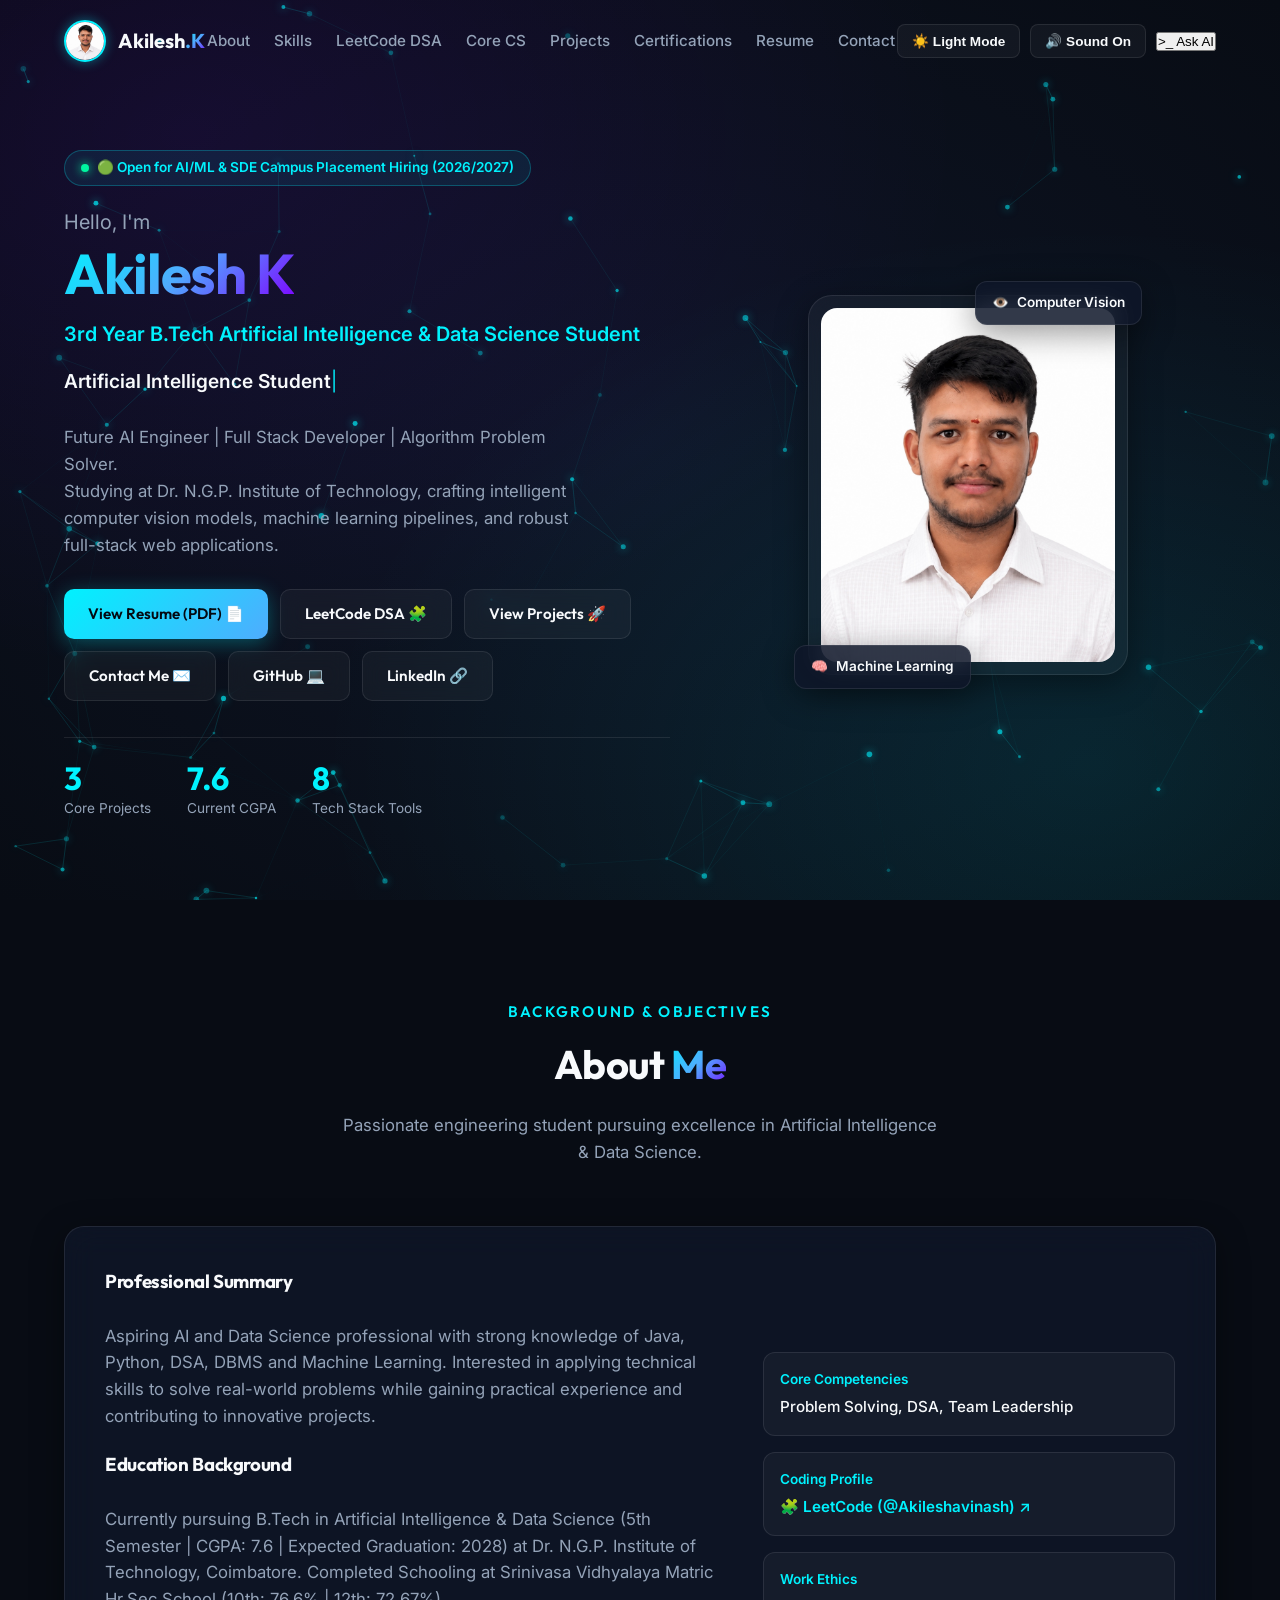
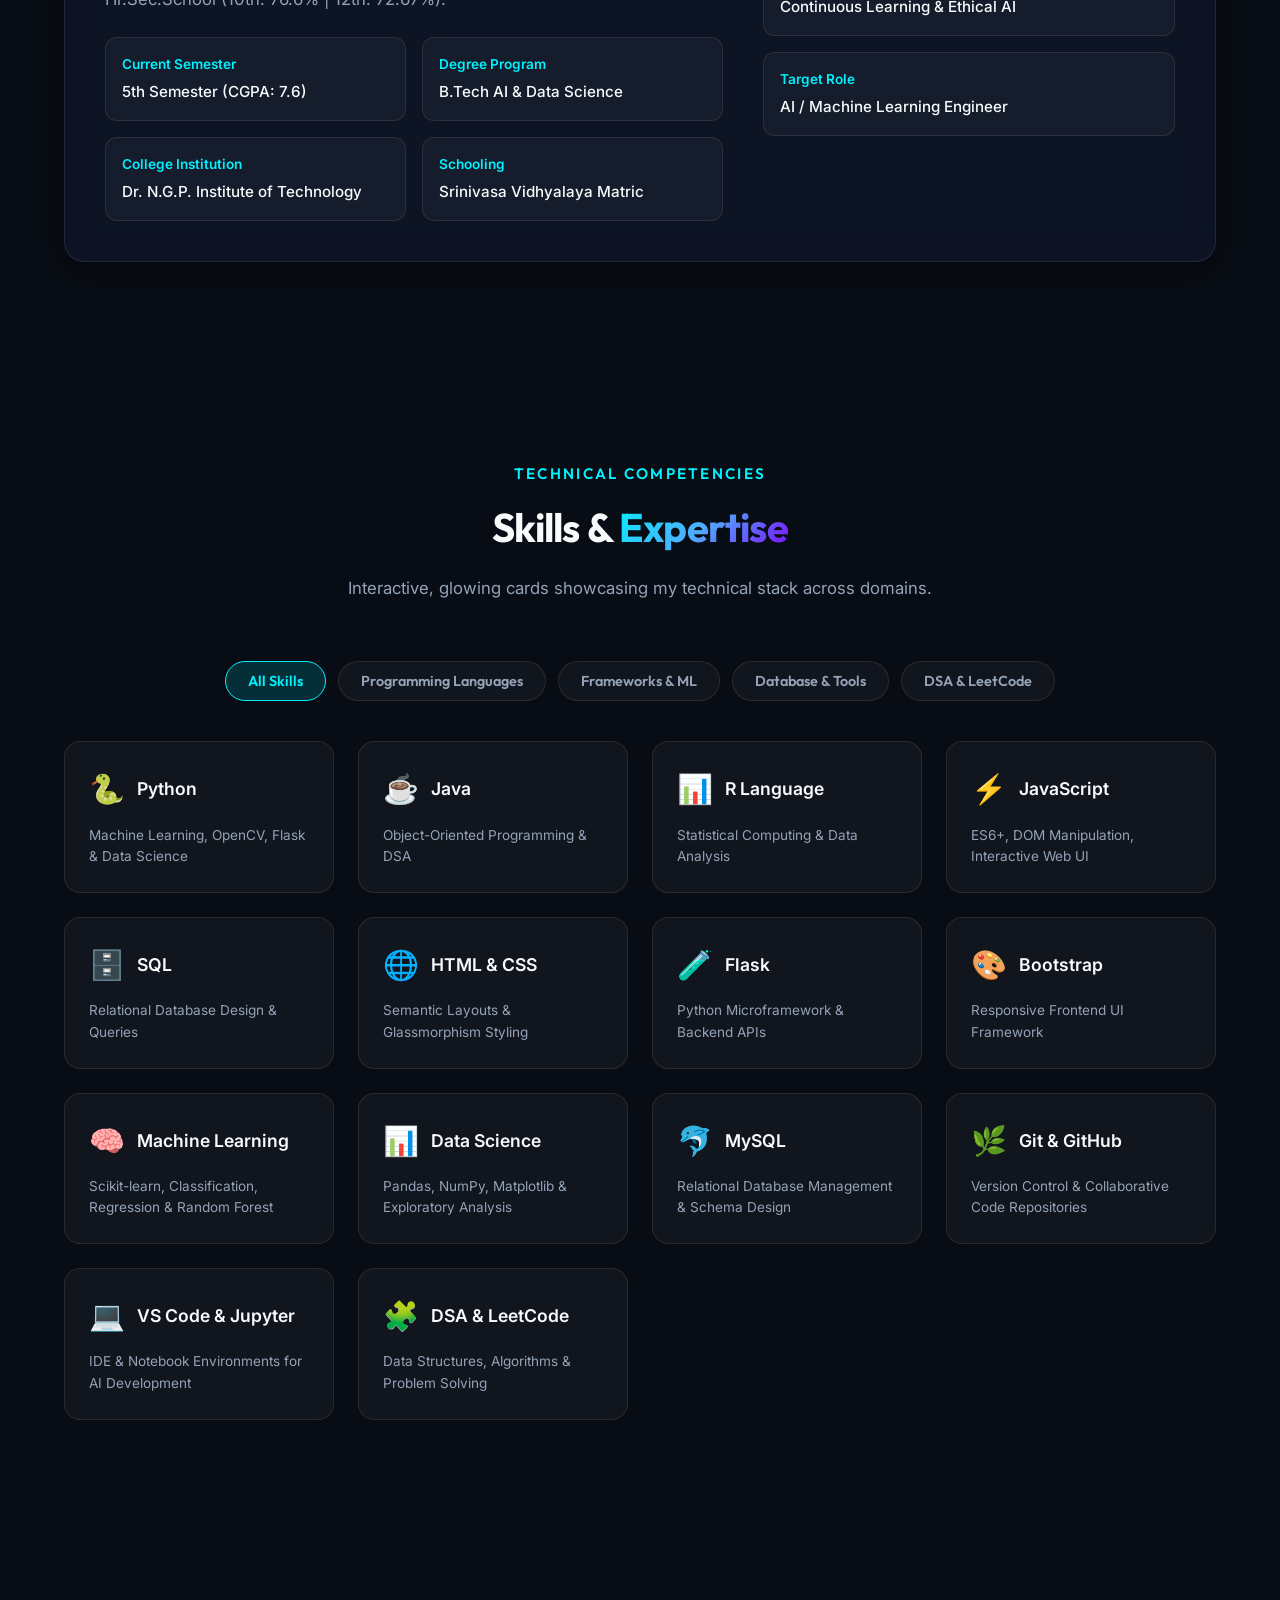
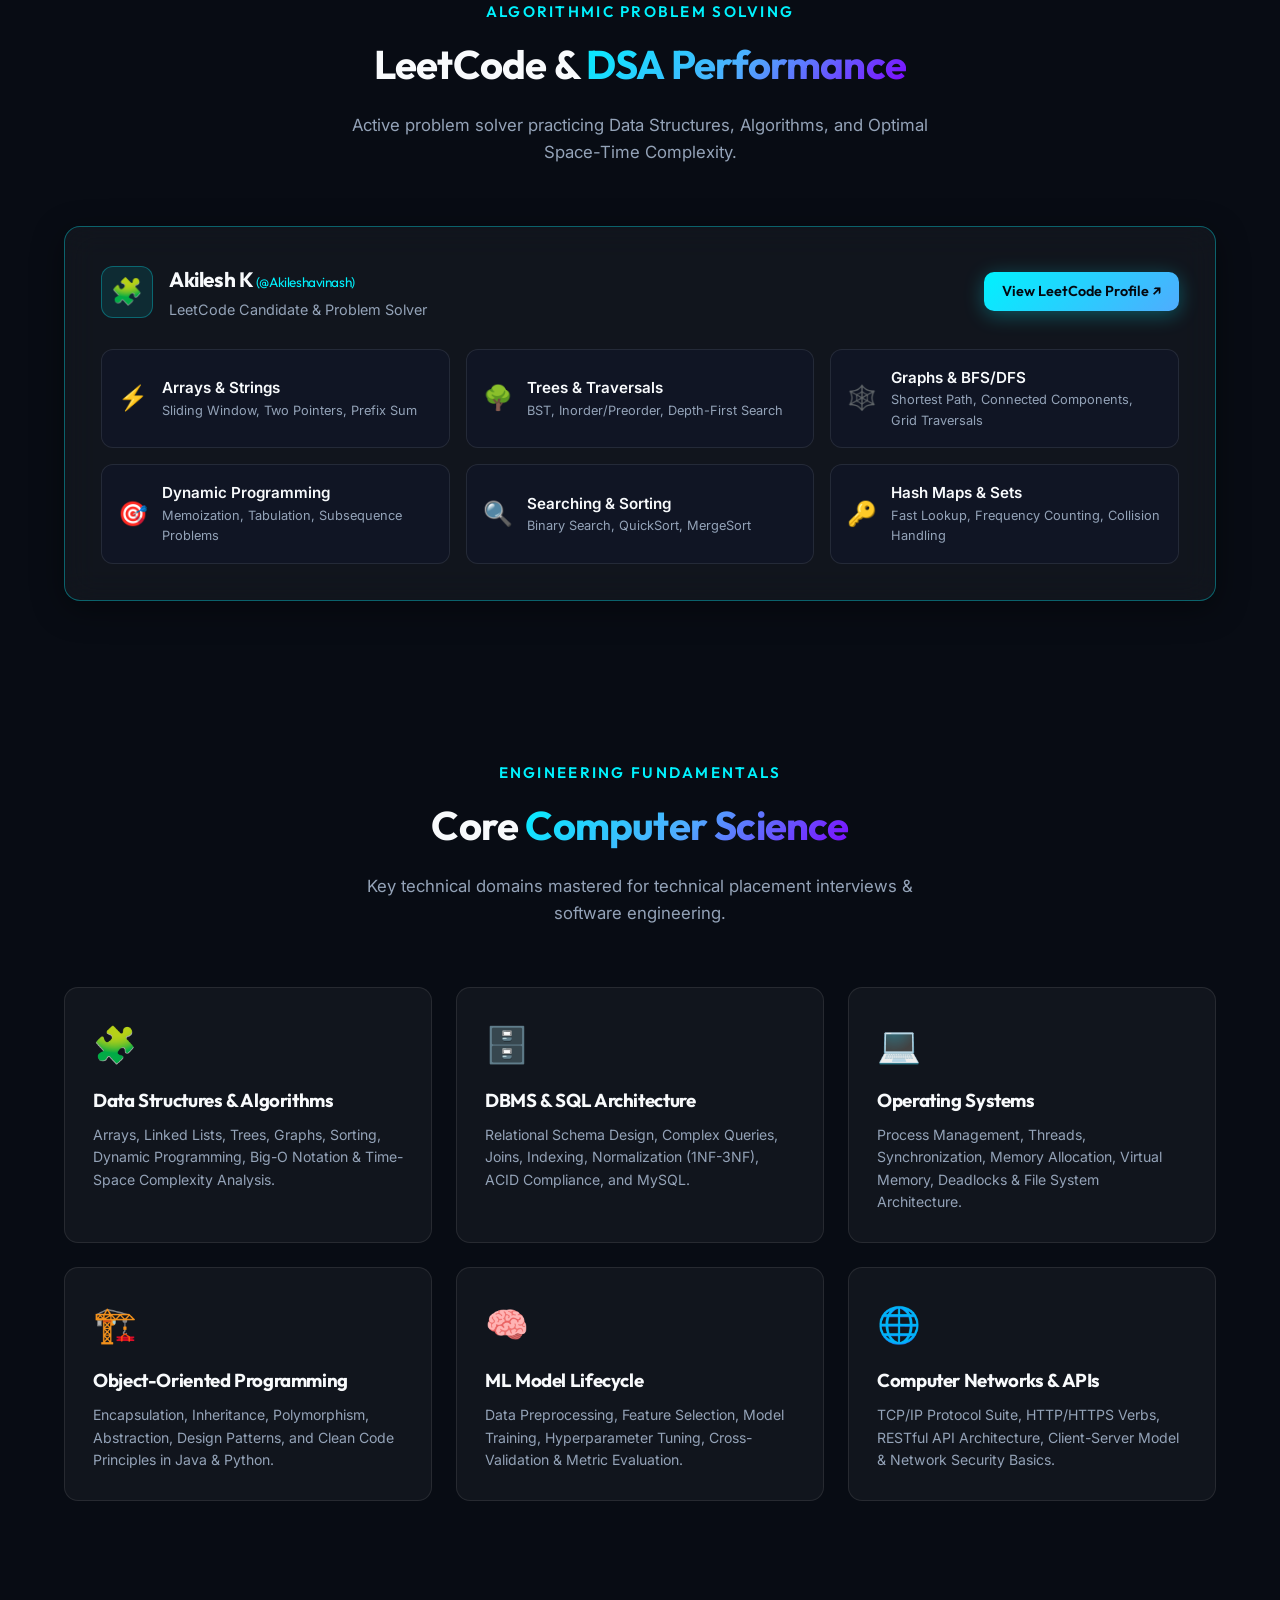
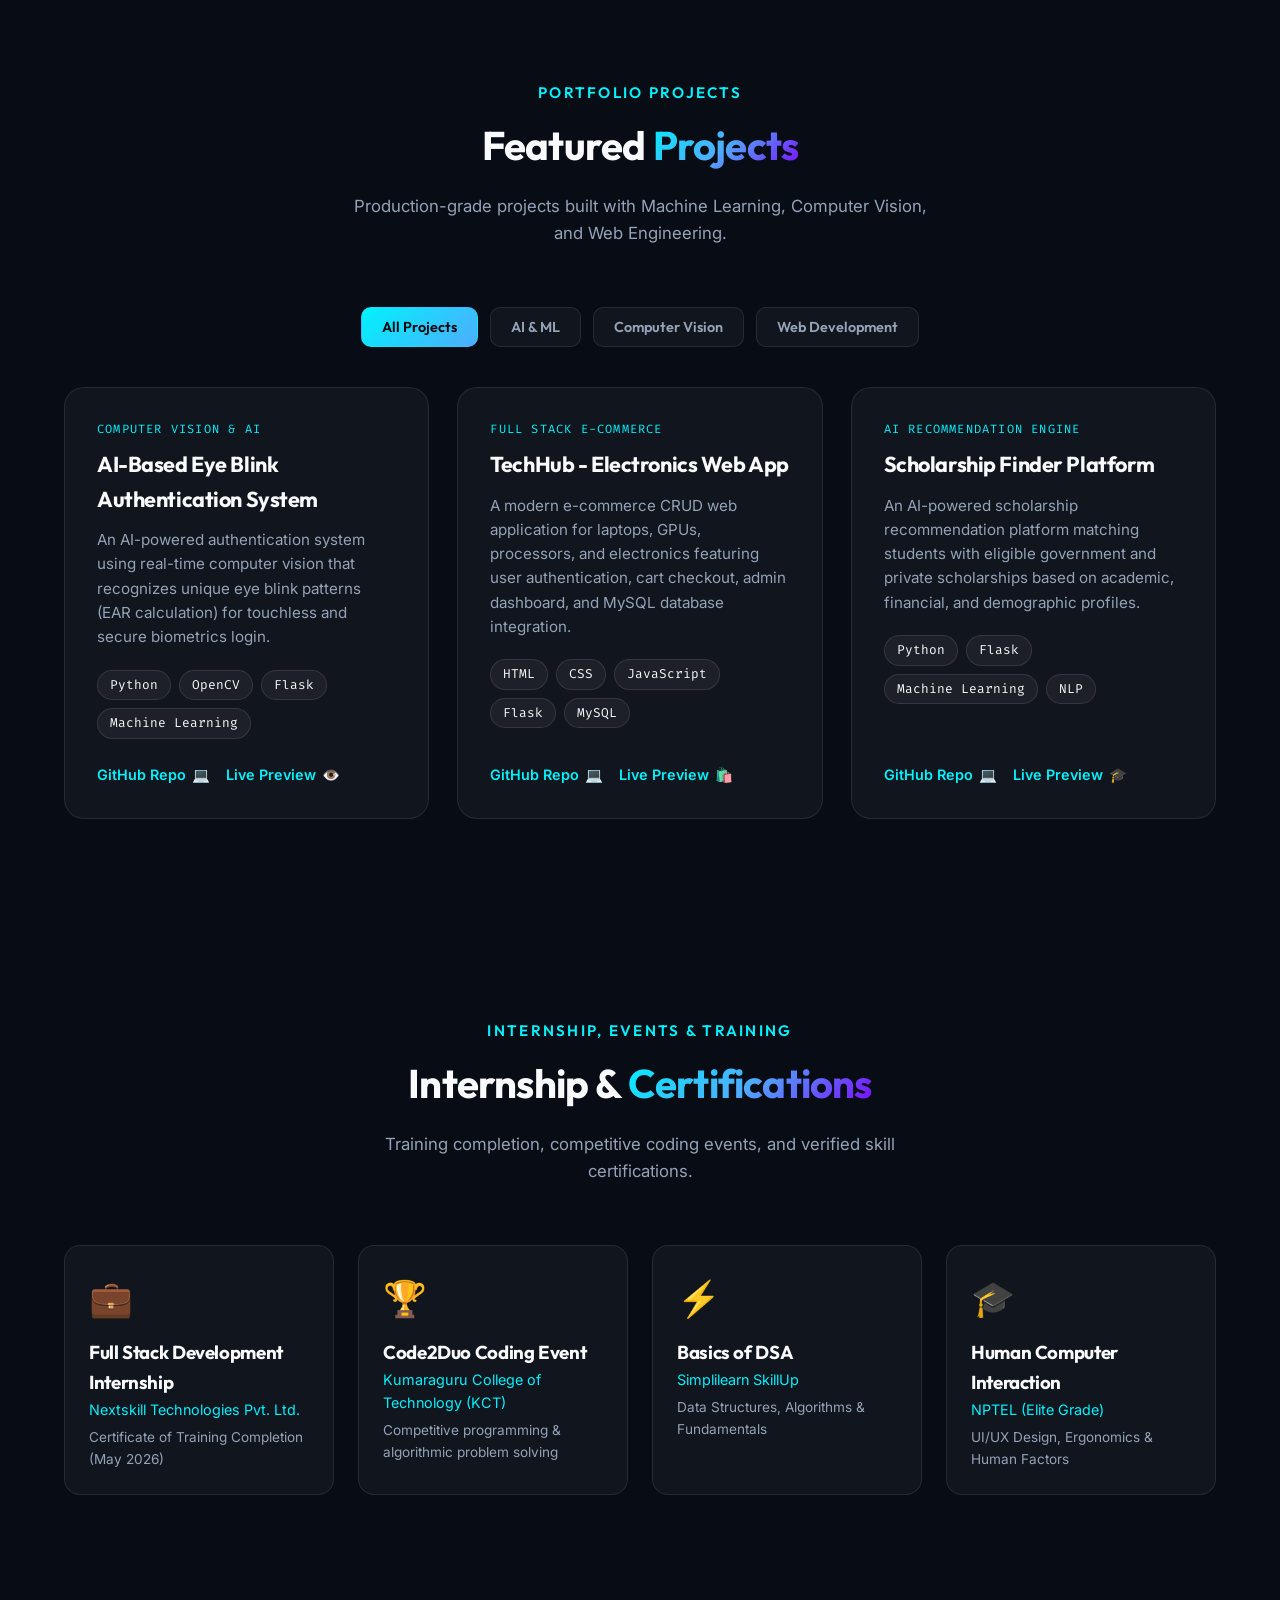
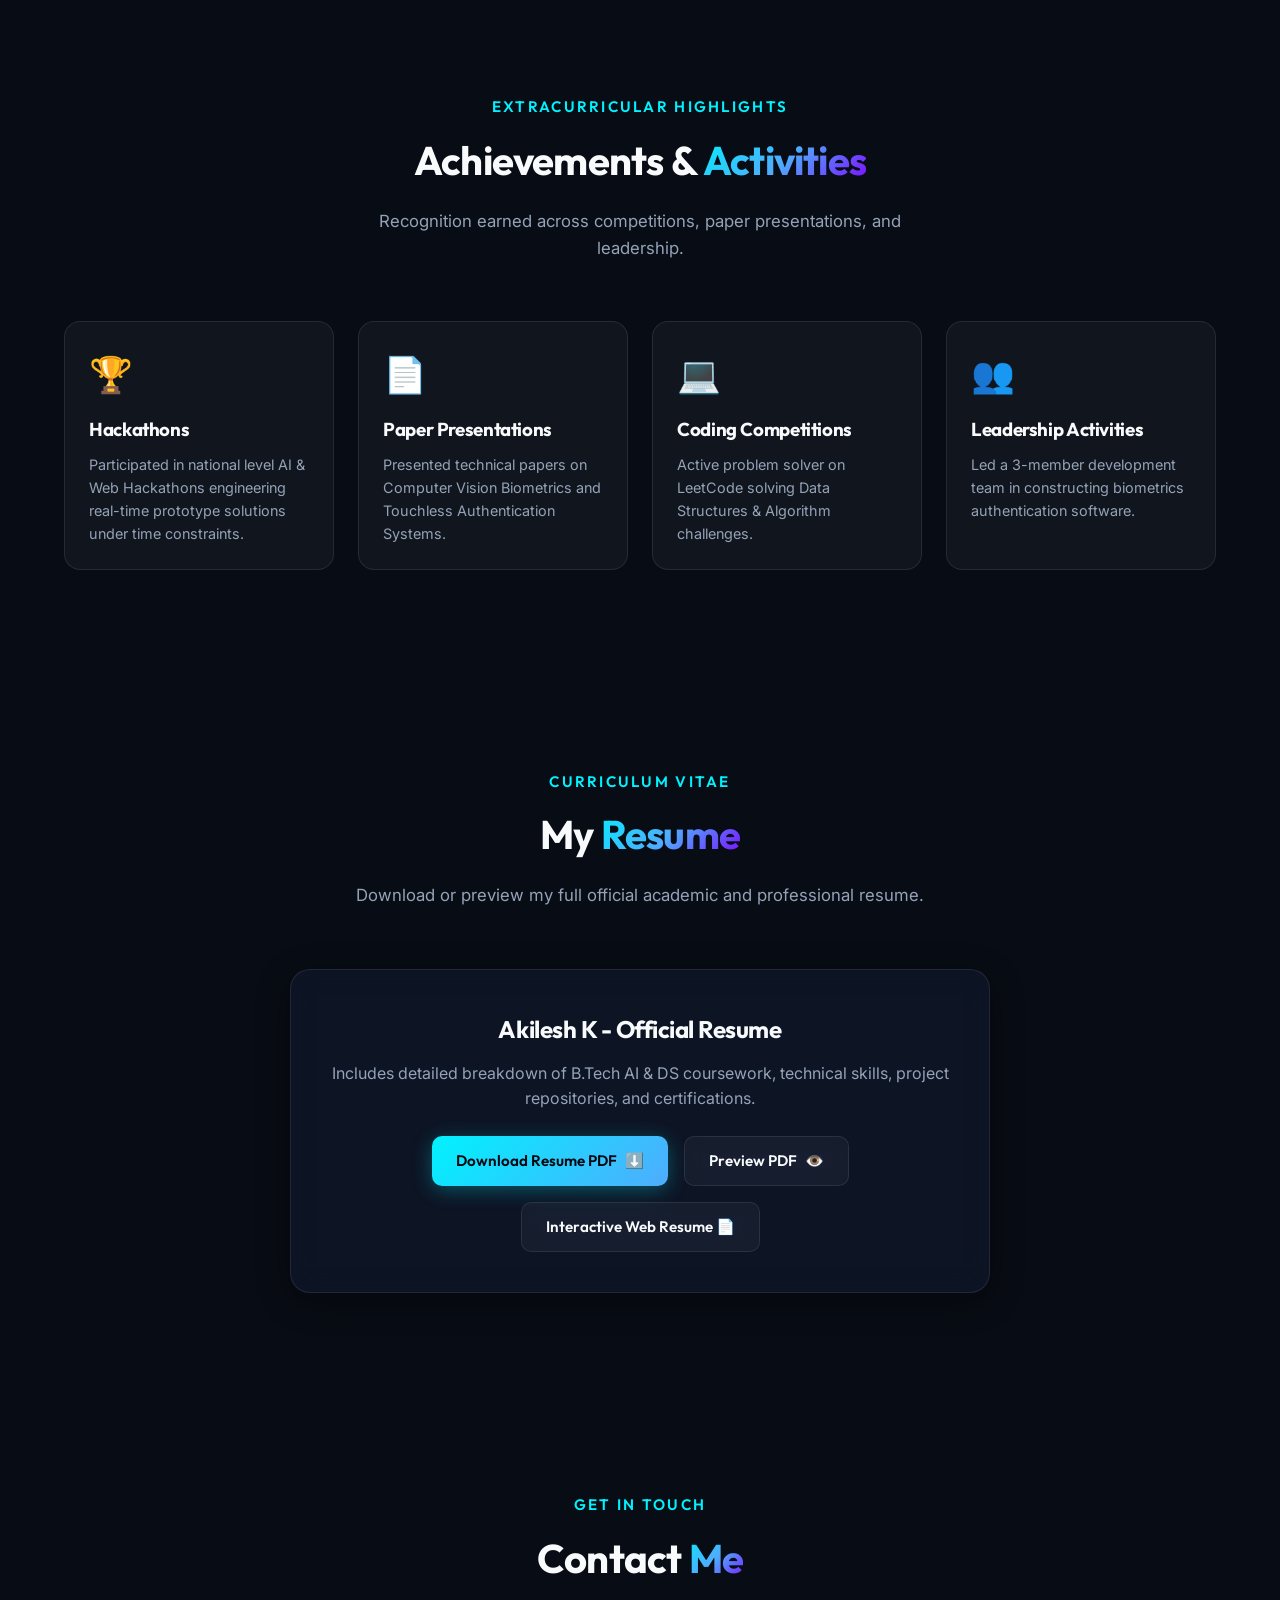
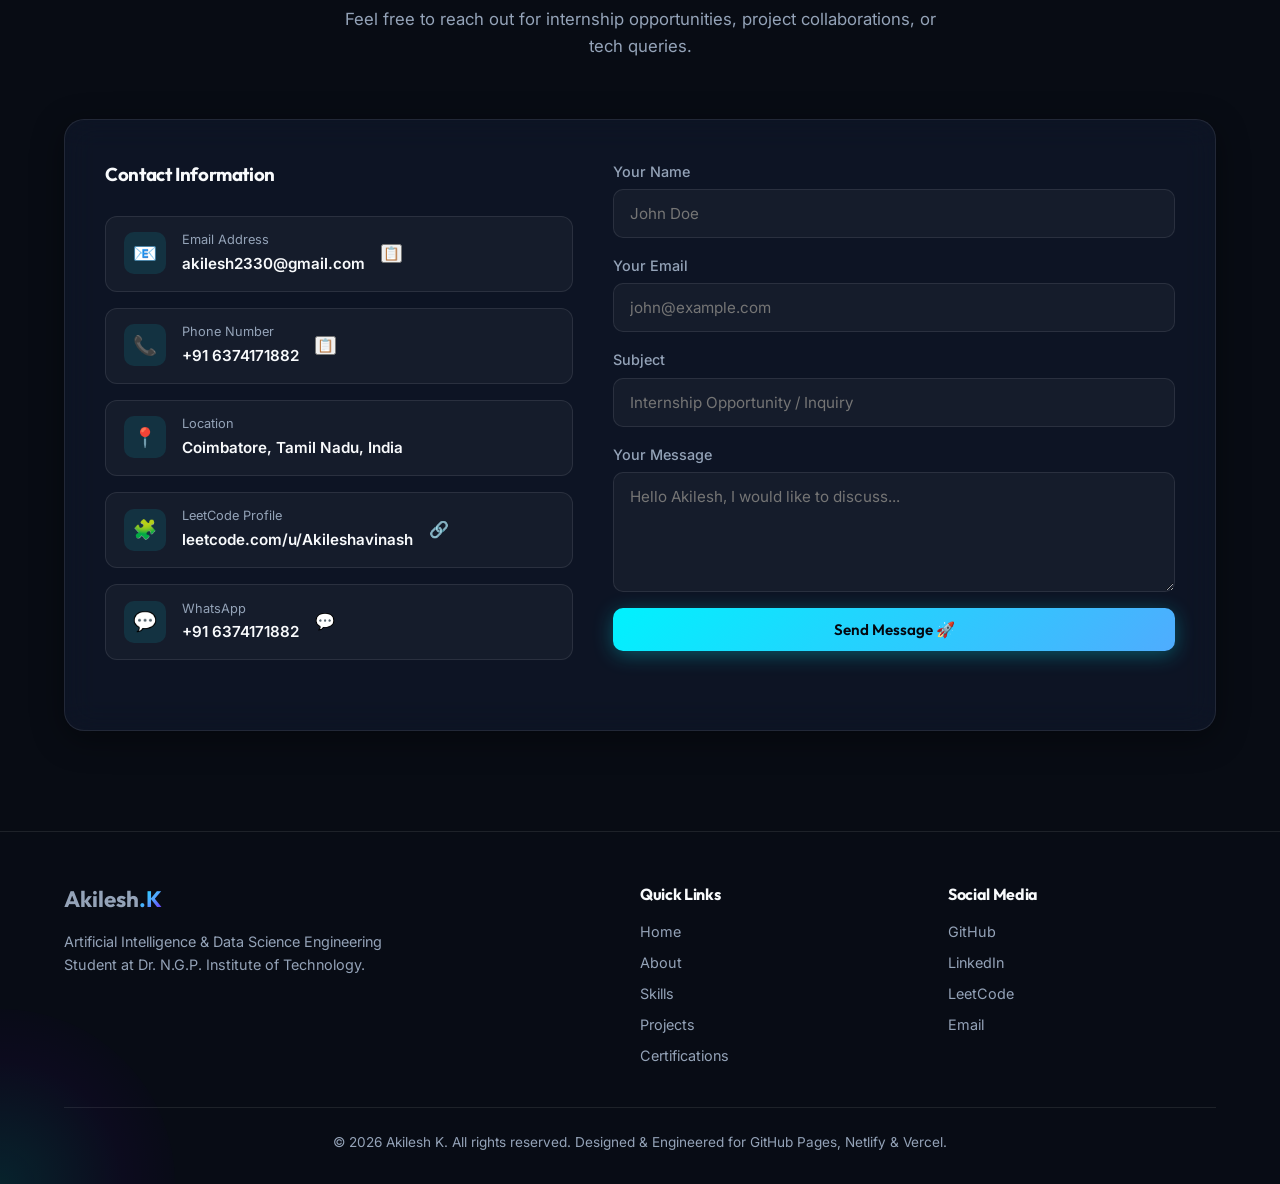
==== index.html @ 8b3cb6d4 "Add files via upload" ====
<!DOCTYPE html>
<html lang="en">
<head>
  <meta charset="UTF-8">
  <meta name="viewport" content="width=device-width, initial-scale=1.0">
  <title>Akilesh K | AI & Data Science Engineering Student</title>
  
  <!-- Primary SEO Meta Tags -->
  <meta name="title" content="Akilesh K | AI & Data Science Engineering Student">
  <meta name="description" content="Portfolio of Akilesh K, 3rd Year B.Tech Artificial Intelligence and Data Science Engineering Student at Dr. N.G.P. Institute of Technology. Machine Learning, Computer Vision, and Full Stack Developer.">
  <meta name="keywords" content="Akilesh K, AI Engineer, Data Science, Machine Learning, Python Developer, OpenCV, Computer Vision, Portfolio, Dr. N.G.P. Institute of Technology, Coimbatore">
  <meta name="author" content="Akilesh K">
  <meta name="robots" content="index, follow">

  <!-- Open Graph / Facebook / LinkedIn Social Tags -->
  <meta property="og:type" content="website">
  <meta property="og:url" content="https://akilesh2330.github.io/portfolio/">
  <meta property="og:title" content="Akilesh K | AI & Data Science Engineering Student">
  <meta property="og:description" content="Future AI Engineer & Full Stack Developer specializing in Machine Learning, Computer Vision, and Data Structures.">
  <meta property="og:image" content="https://akilesh2330.github.io/portfolio/assets/images/profile.jpg">

  <!-- Twitter Card Tags -->
  <meta property="twitter:card" content="summary_large_image">
  <meta property="twitter:url" content="https://akilesh2330.github.io/portfolio/">
  <meta property="twitter:title" content="Akilesh K | AI & Data Science Engineering Student">
  <meta property="twitter:description" content="Future AI Engineer & Full Stack Developer specializing in Machine Learning, Computer Vision, and Data Structures.">
  <meta property="twitter:image" content="https://akilesh2330.github.io/portfolio/assets/images/profile.jpg">

  <!-- JSON-LD Structured Data Schema -->
  <script type="application/ld+json">
  {
    "@context": "https://schema.org",
    "@type": "Person",
    "name": "Akilesh K",
    "jobTitle": "Artificial Intelligence & Data Science Engineering Student",
    "worksFor": {
      "@type": "EducationalOrganization",
      "name": "Dr. N.G.P. Institute of Technology"
    },
    "url": "https://akilesh2330.github.io/portfolio/",
    "sameAs": [
      "https://github.com/akilesh2330",
      "https://www.linkedin.com/in/akilesh230307",
      "https://leetcode.com/u/Akileshavinash/"
    ]
  }
  </script>

  <!-- Google Fonts -->
  <link rel="preconnect" href="https://fonts.googleapis.com">
  <link rel="preconnect" href="https://fonts.gstatic.com" crossorigin>
  <link href="https://fonts.googleapis.com/css2?family=Fira+Code:wght@400;600&family=Inter:wght@300;400;500;600;700&family=Outfit:wght@500;600;700;800&display=swap" rel="stylesheet">

  <!-- Stylesheet -->
  <link rel="stylesheet" href="style.css">
</head>
<body>

  <!-- Preloader Screen -->
  <div id="preloader">
    <div class="spinner"></div>
    <div class="preloader-text">LOADING PORTFOLIO...</div>
  </div>

  <!-- Top Scroll Progress Bar -->
  <div id="scroll-progress-bar"></div>

  <!-- Animated Particle Canvas Background -->
  <canvas id="space-canvas"></canvas>

  <!-- Sticky Glass Navbar -->
  <nav class="navbar">
    <div class="container navbar-container">
      <a href="#hero" class="nav-brand">
        <img src="assets/images/profile.jpg" alt="Akilesh K" class="brand-avatar" onerror="this.src='profile.jpg'">
        <span class="brand-name">Akilesh<span class="gradient-text">.K</span></span>
      </a>

      <ul class="nav-links">
        <li><a href="#about" class="nav-link">About</a></li>
        <li><a href="#skills" class="nav-link">Skills</a></li>
        <li><a href="#leetcode" class="nav-link">LeetCode DSA</a></li>
        <li><a href="#core-cs" class="nav-link">Core CS</a></li>
        <li><a href="#projects" class="nav-link">Projects</a></li>
        <li><a href="#certifications" class="nav-link">Certifications</a></li>
        <li><a href="#resume" class="nav-link">Resume</a></li>
        <li><a href="#contact" class="nav-link">Contact</a></li>
      </ul>

      <div class="nav-actions">
        <button id="theme-toggle-btn" class="nav-action-btn" title="Toggle Dark/Light Mode">☀️ Light Mode</button>
        <button id="sound-toggle-btn" class="nav-action-btn" title="Toggle Sound Effects">🔊 Sound On</button>
        <button id="terminal-toggle" class="btn-terminal" title="Launch AI Shell">&gt;_ Ask AI</button>
        <button id="mobile-menu-toggle" class="mobile-menu-btn" aria-label="Toggle Menu">☰</button>
      </div>
    </div>
  </nav>

  <!-- Hero Section -->
  <section id="hero" class="hero-section">
    <div class="container hero-content">
      <div class="hero-text">
        <div class="hero-badge">
          <span class="pulse-dot"></span>
          <span>🟢 Open for AI/ML & SDE Campus Placement Hiring (2026/2027)</span>
        </div>

        <p style="font-size: 1.25rem; color: var(--text-muted); margin-bottom: 4px;">Hello, I'm</p>
        <h1 class="hero-title">
          <span class="gradient-text">Akilesh K</span>
        </h1>

        <div class="hero-degree-subtitle">
          3rd Year B.Tech Artificial Intelligence & Data Science Student
        </div>

        <div class="typewriter-container">
          <span id="typewriter-text"></span><span class="cursor-blink">|</span>
        </div>

        <p class="hero-bio">
          Future AI Engineer | Full Stack Developer | Algorithm Problem Solver.<br>
          Studying at Dr. N.G.P. Institute of Technology, crafting intelligent computer vision models, machine learning pipelines, and robust full-stack web applications.
        </p>

        <div class="hero-cta">
          <a href="assets/resume/resume.pdf" target="_blank" class="btn btn-primary">
            View Resume (PDF) 📄
          </a>
          <a href="#leetcode" class="btn btn-secondary">
            LeetCode DSA 🧩
          </a>
          <a href="#projects" class="btn btn-secondary">
            View Projects 🚀
          </a>
          <a href="#contact" class="btn btn-secondary">
            Contact Me ✉️
          </a>
          <a href="https://github.com/akilesh2330" target="_blank" class="btn btn-secondary" title="GitHub Profile">
            GitHub 💻
          </a>
          <a href="https://www.linkedin.com/in/akilesh230307" target="_blank" class="btn btn-secondary" title="LinkedIn Profile">
            LinkedIn 🔗
          </a>
        </div>

        <div class="hero-stats">
          <div class="stat-item">
            <span class="stat-number" data-target="3">0</span>
            <span class="stat-label">Core Projects</span>
          </div>
          <div class="stat-item">
            <span class="stat-number" data-target="7.6">0</span>
            <span class="stat-label">Current CGPA</span>
          </div>
          <div class="stat-item">
            <span class="stat-number" data-target="8">0</span>
            <span class="stat-label">Tech Stack Tools</span>
          </div>
        </div>
      </div>

      <div class="hero-visual">
        <div class="profile-card-glow">
          <div class="profile-img-container">
            <img src="assets/images/profile.jpg" alt="Akilesh K" class="profile-img" onerror="this.src='profile.jpg'">
          </div>
          <div class="floating-badge badge-top-right">
            <span>👁️</span> Computer Vision
          </div>
          <div class="floating-badge badge-bottom-left">
            <span>🧠</span> Machine Learning
          </div>
        </div>
      </div>
    </div>
  </section>

  <!-- About Section -->
  <section id="about">
    <div class="container">
      <div class="section-header">
        <span class="section-subtitle">Background & Objectives</span>
        <h2 class="section-title">About <span class="gradient-text">Me</span></h2>
        <p class="section-desc">Passionate engineering student pursuing excellence in Artificial Intelligence & Data Science.</p>
      </div>

      <div class="glass-panel about-grid">
        <div class="about-text">
          <h3>Professional Summary</h3>
          <br>
          <p>
            Aspiring AI and Data Science professional with strong knowledge of Java, Python, DSA, DBMS and Machine Learning. Interested in applying technical skills to solve real-world problems while gaining practical experience and contributing to innovative projects.
          </p>

          <h3 style="margin-top: 20px;">Education Background</h3>
          <br>
          <p>
            Currently pursuing B.Tech in Artificial Intelligence & Data Science (5th Semester | CGPA: 7.6 | Expected Graduation: 2028) at Dr. N.G.P. Institute of Technology, Coimbatore. Completed Schooling at Srinivasa Vidhyalaya Matric Hr.Sec.School (10th: 76.6% | 12th: 72.67%).
          </p>

          <div class="about-highlights">
            <div class="highlight-box">
              <div class="highlight-title">Current Semester</div>
              <div class="highlight-value">5th Semester (CGPA: 7.6)</div>
            </div>
            <div class="highlight-box">
              <div class="highlight-title">Degree Program</div>
              <div class="highlight-value">B.Tech AI & Data Science</div>
            </div>
            <div class="highlight-box">
              <div class="highlight-title">College Institution</div>
              <div class="highlight-value">Dr. N.G.P. Institute of Technology</div>
            </div>
            <div class="highlight-box">
              <div class="highlight-title">Schooling</div>
              <div class="highlight-value">Srinivasa Vidhyalaya Matric</div>
            </div>
          </div>
        </div>

        <div class="about-tech-matrix">
          <div class="highlight-box" style="margin-bottom: 16px;">
            <div class="highlight-title">Core Competencies</div>
            <div class="highlight-value">Problem Solving, DSA, Team Leadership</div>
          </div>
          <div class="highlight-box" style="margin-bottom: 16px;">
            <div class="highlight-title">Coding Profile</div>
            <div class="highlight-value"><a href="https://leetcode.com/u/Akileshavinash/" target="_blank" style="color:var(--accent-cyan); text-decoration:none; font-weight:600;">🧩 LeetCode (@Akileshavinash) ↗</a></div>
          </div>
          <div class="highlight-box" style="margin-bottom: 16px;">
            <div class="highlight-title">Work Ethics</div>
            <div class="highlight-value">Continuous Learning & Ethical AI</div>
          </div>
          <div class="highlight-box">
            <div class="highlight-title">Target Role</div>
            <div class="highlight-value">AI / Machine Learning Engineer</div>
          </div>
        </div>
      </div>
    </div>
  </section>

  <!-- Skills Section -->
  <section id="skills">
    <div class="container">
      <div class="section-header">
        <span class="section-subtitle">Technical Competencies</span>
        <h2 class="section-title">Skills & <span class="gradient-text">Expertise</span></h2>
        <p class="section-desc">Interactive, glowing cards showcasing my technical stack across domains.</p>
      </div>

      <div class="skills-tabs">
        <button class="skill-tab-btn active" data-tab="all">All Skills</button>
        <button class="skill-tab-btn" data-tab="languages">Programming Languages</button>
        <button class="skill-tab-btn" data-tab="frameworks">Frameworks & ML</button>
        <button class="skill-tab-btn" data-tab="tools">Database & Tools</button>
        <button class="skill-tab-btn" data-tab="dsa">DSA & LeetCode</button>
      </div>

      <div class="skills-grid">
        <!-- Languages -->
        <div class="skill-card skill-category" data-category="languages">
          <div class="skill-card-top">
            <span class="skill-icon">🐍</span>
            <span class="skill-name">Python</span>
          </div>
          <p style="color:var(--text-muted); font-size:0.85rem;">Machine Learning, OpenCV, Flask & Data Science</p>
        </div>

        <div class="skill-card skill-category" data-category="languages">
          <div class="skill-card-top">
            <span class="skill-icon">☕</span>
            <span class="skill-name">Java</span>
          </div>
          <p style="color:var(--text-muted); font-size:0.85rem;">Object-Oriented Programming & DSA</p>
        </div>

        <div class="skill-card skill-category" data-category="languages">
          <div class="skill-card-top">
            <span class="skill-icon">📊</span>
            <span class="skill-name">R Language</span>
          </div>
          <p style="color:var(--text-muted); font-size:0.85rem;">Statistical Computing & Data Analysis</p>
        </div>

        <div class="skill-card skill-category" data-category="languages">
          <div class="skill-card-top">
            <span class="skill-icon">⚡</span>
            <span class="skill-name">JavaScript</span>
          </div>
          <p style="color:var(--text-muted); font-size:0.85rem;">ES6+, DOM Manipulation, Interactive Web UI</p>
        </div>

        <div class="skill-card skill-category" data-category="languages">
          <div class="skill-card-top">
            <span class="skill-icon">🗄️</span>
            <span class="skill-name">SQL</span>
          </div>
          <p style="color:var(--text-muted); font-size:0.85rem;">Relational Database Design & Queries</p>
        </div>

        <div class="skill-card skill-category" data-category="languages">
          <div class="skill-card-top">
            <span class="skill-icon">🌐</span>
            <span class="skill-name">HTML & CSS</span>
          </div>
          <p style="color:var(--text-muted); font-size:0.85rem;">Semantic Layouts & Glassmorphism Styling</p>
        </div>

        <!-- Frameworks & ML -->
        <div class="skill-card skill-category" data-category="frameworks">
          <div class="skill-card-top">
            <span class="skill-icon">🧪</span>
            <span class="skill-name">Flask</span>
          </div>
          <p style="color:var(--text-muted); font-size:0.85rem;">Python Microframework & Backend APIs</p>
        </div>

        <div class="skill-card skill-category" data-category="frameworks">
          <div class="skill-card-top">
            <span class="skill-icon">🎨</span>
            <span class="skill-name">Bootstrap</span>
          </div>
          <p style="color:var(--text-muted); font-size:0.85rem;">Responsive Frontend UI Framework</p>
        </div>

        <div class="skill-card skill-category" data-category="frameworks">
          <div class="skill-card-top">
            <span class="skill-icon">🧠</span>
            <span class="skill-name">Machine Learning</span>
          </div>
          <p style="color:var(--text-muted); font-size:0.85rem;">Scikit-learn, Classification, Regression & Random Forest</p>
        </div>

        <div class="skill-card skill-category" data-category="frameworks">
          <div class="skill-card-top">
            <span class="skill-icon">📊</span>
            <span class="skill-name">Data Science</span>
          </div>
          <p style="color:var(--text-muted); font-size:0.85rem;">Pandas, NumPy, Matplotlib & Exploratory Analysis</p>
        </div>

        <!-- Database & Tools -->
        <div class="skill-card skill-category" data-category="tools">
          <div class="skill-card-top">
            <span class="skill-icon">🐬</span>
            <span class="skill-name">MySQL</span>
          </div>
          <p style="color:var(--text-muted); font-size:0.85rem;">Relational Database Management & Schema Design</p>
        </div>

        <div class="skill-card skill-category" data-category="tools">
          <div class="skill-card-top">
            <span class="skill-icon">🌿</span>
            <span class="skill-name">Git & GitHub</span>
          </div>
          <p style="color:var(--text-muted); font-size:0.85rem;">Version Control & Collaborative Code Repositories</p>
        </div>

        <div class="skill-card skill-category" data-category="tools">
          <div class="skill-card-top">
            <span class="skill-icon">💻</span>
            <span class="skill-name">VS Code & Jupyter</span>
          </div>
          <p style="color:var(--text-muted); font-size:0.85rem;">IDE & Notebook Environments for AI Development</p>
        </div>

        <!-- Problem Solving -->
        <div class="skill-card skill-category" data-category="dsa">
          <div class="skill-card-top">
            <span class="skill-icon">🧩</span>
            <span class="skill-name">DSA & LeetCode</span>
          </div>
          <p style="color:var(--text-muted); font-size:0.85rem;">Data Structures, Algorithms & Problem Solving</p>
        </div>
      </div>
    </div>
  </section>

  <!-- LeetCode & Problem Solving Section -->
  <section id="leetcode" class="leetcode-section">
    <div class="container">
      <div class="section-header">
        <span class="section-subtitle">Algorithmic Problem Solving</span>
        <h2 class="section-title">LeetCode & <span class="gradient-text">DSA Performance</span></h2>
        <p class="section-desc">Active problem solver practicing Data Structures, Algorithms, and Optimal Space-Time Complexity.</p>
      </div>

      <div class="glass-panel leetcode-card">
        <div class="leetcode-header">
          <div class="leetcode-user-info">
            <div class="leetcode-avatar">🧩</div>
            <div>
              <h3 style="font-size: 1.3rem; margin-bottom: 2px;">Akilesh K <span style="font-size:0.85rem; color:var(--accent-cyan); font-weight:400;">(@Akileshavinash)</span></h3>
              <p style="color:var(--text-muted); font-size: 0.9rem;">LeetCode Candidate & Problem Solver</p>
            </div>
          </div>
          <a href="https://leetcode.com/u/Akileshavinash/" target="_blank" class="btn btn-primary" style="padding: 8px 18px; font-size:0.9rem;">
            View LeetCode Profile ↗
          </a>
        </div>

        <div class="leetcode-topics-grid">
          <div class="dsa-topic-pill">
            <span class="dsa-topic-icon">⚡</span>
            <div>
              <div class="dsa-topic-title">Arrays & Strings</div>
              <div class="dsa-topic-desc">Sliding Window, Two Pointers, Prefix Sum</div>
            </div>
          </div>
          <div class="dsa-topic-pill">
            <span class="dsa-topic-icon">🌳</span>
            <div>
              <div class="dsa-topic-title">Trees & Traversals</div>
              <div class="dsa-topic-desc">BST, Inorder/Preorder, Depth-First Search</div>
            </div>
          </div>
          <div class="dsa-topic-pill">
            <span class="dsa-topic-icon">🕸️</span>
            <div>
              <div class="dsa-topic-title">Graphs & BFS/DFS</div>
              <div class="dsa-topic-desc">Shortest Path, Connected Components, Grid Traversals</div>
            </div>
          </div>
          <div class="dsa-topic-pill">
            <span class="dsa-topic-icon">🎯</span>
            <div>
              <div class="dsa-topic-title">Dynamic Programming</div>
              <div class="dsa-topic-desc">Memoization, Tabulation, Subsequence Problems</div>
            </div>
          </div>
          <div class="dsa-topic-pill">
            <span class="dsa-topic-icon">🔍</span>
            <div>
              <div class="dsa-topic-title">Searching & Sorting</div>
              <div class="dsa-topic-desc">Binary Search, QuickSort, MergeSort</div>
            </div>
          </div>
          <div class="dsa-topic-pill">
            <span class="dsa-topic-icon">🔑</span>
            <div>
              <div class="dsa-topic-title">Hash Maps & Sets</div>
              <div class="dsa-topic-desc">Fast Lookup, Frequency Counting, Collision Handling</div>
            </div>
          </div>
        </div>
      </div>
    </div>
  </section>

  <!-- Core CS Fundamentals Section -->
  <section id="core-cs" class="core-cs-section">
    <div class="container">
      <div class="section-header">
        <span class="section-subtitle">Engineering Fundamentals</span>
        <h2 class="section-title">Core <span class="gradient-text">Computer Science</span></h2>
        <p class="section-desc">Key technical domains mastered for technical placement interviews & software engineering.</p>
      </div>

      <div class="core-cs-grid">
        <div class="core-cs-card">
          <div class="core-cs-icon">🧩</div>
          <h3>Data Structures & Algorithms</h3>
          <p style="color:var(--text-muted); font-size:0.88rem; margin-top:8px;">
            Arrays, Linked Lists, Trees, Graphs, Sorting, Dynamic Programming, Big-O Notation & Time-Space Complexity Analysis.
          </p>
        </div>

        <div class="core-cs-card">
          <div class="core-cs-icon">🗄️</div>
          <h3>DBMS & SQL Architecture</h3>
          <p style="color:var(--text-muted); font-size:0.88rem; margin-top:8px;">
            Relational Schema Design, Complex Queries, Joins, Indexing, Normalization (1NF-3NF), ACID Compliance, and MySQL.
          </p>
        </div>

        <div class="core-cs-card">
          <div class="core-cs-icon">💻</div>
          <h3>Operating Systems</h3>
          <p style="color:var(--text-muted); font-size:0.88rem; margin-top:8px;">
            Process Management, Threads, Synchronization, Memory Allocation, Virtual Memory, Deadlocks & File System Architecture.
          </p>
        </div>

        <div class="core-cs-card">
          <div class="core-cs-icon">🏗️</div>
          <h3>Object-Oriented Programming</h3>
          <p style="color:var(--text-muted); font-size:0.88rem; margin-top:8px;">
            Encapsulation, Inheritance, Polymorphism, Abstraction, Design Patterns, and Clean Code Principles in Java & Python.
          </p>
        </div>

        <div class="core-cs-card">
          <div class="core-cs-icon">🧠</div>
          <h3>ML Model Lifecycle</h3>
          <p style="color:var(--text-muted); font-size:0.88rem; margin-top:8px;">
            Data Preprocessing, Feature Selection, Model Training, Hyperparameter Tuning, Cross-Validation & Metric Evaluation.
          </p>
        </div>

        <div class="core-cs-card">
          <div class="core-cs-icon">🌐</div>
          <h3>Computer Networks & APIs</h3>
          <p style="color:var(--text-muted); font-size:0.88rem; margin-top:8px;">
            TCP/IP Protocol Suite, HTTP/HTTPS Verbs, RESTful API Architecture, Client-Server Model & Network Security Basics.
          </p>
        </div>
      </div>
    </div>
  </section>
  <section id="projects">
    <div class="container">
      <div class="section-header">
        <span class="section-subtitle">Portfolio Projects</span>
        <h2 class="section-title">Featured <span class="gradient-text">Projects</span></h2>
        <p class="section-desc">Production-grade projects built with Machine Learning, Computer Vision, and Web Engineering.</p>
      </div>

      <div class="project-filters">
        <button class="project-filter-btn active" data-filter="all">All Projects</button>
        <button class="project-filter-btn" data-filter="aiml">AI & ML</button>
        <button class="project-filter-btn" data-filter="cv">Computer Vision</button>
        <button class="project-filter-btn" data-filter="web">Web Development</button>
      </div>

      <div class="projects-grid">
        <!-- Project 1 -->
        <div class="project-card" data-category="cv aiml">
          <div>
            <span class="project-category-badge">Computer Vision & AI</span>
            <h3 class="project-title">AI-Based Eye Blink Authentication System</h3>
            <p class="project-desc">
              An AI-powered authentication system using real-time computer vision that recognizes unique eye blink patterns (EAR calculation) for touchless and secure biometrics login.
            </p>
            <div class="project-tech">
              <span class="tech-tag">Python</span>
              <span class="tech-tag">OpenCV</span>
              <span class="tech-tag">Flask</span>
              <span class="tech-tag">Machine Learning</span>
            </div>
          </div>
          <div class="project-links">
            <a href="https://github.com/akilesh2330" target="_blank" class="project-link-btn">
              GitHub Repo <span>💻</span>
            </a>
            <a href="javascript:void(0)" onclick="openModal('project1-demo')" class="project-link-btn">
              Live Preview <span>👁️</span>
            </a>
          </div>
        </div>

        <!-- Project 2 -->
        <div class="project-card" data-category="web">
          <div>
            <span class="project-category-badge">Full Stack E-Commerce</span>
            <h3 class="project-title">TechHub - Electronics Web App</h3>
            <p class="project-desc">
              A modern e-commerce CRUD web application for laptops, GPUs, processors, and electronics featuring user authentication, cart checkout, admin dashboard, and MySQL database integration.
            </p>
            <div class="project-tech">
              <span class="tech-tag">HTML</span>
              <span class="tech-tag">CSS</span>
              <span class="tech-tag">JavaScript</span>
              <span class="tech-tag">Flask</span>
              <span class="tech-tag">MySQL</span>
            </div>
          </div>
          <div class="project-links">
            <a href="https://github.com/akilesh2330" target="_blank" class="project-link-btn">
              GitHub Repo <span>💻</span>
            </a>
            <a href="javascript:void(0)" onclick="openModal('project2-demo')" class="project-link-btn">
              Live Preview <span>🛍️</span>
            </a>
          </div>
        </div>

        <!-- Project 3 -->
        <div class="project-card" data-category="aiml web">
          <div>
            <span class="project-category-badge">AI Recommendation Engine</span>
            <h3 class="project-title">Scholarship Finder Platform</h3>
            <p class="project-desc">
              An AI-powered scholarship recommendation platform matching students with eligible government and private scholarships based on academic, financial, and demographic profiles.
            </p>
            <div class="project-tech">
              <span class="tech-tag">Python</span>
              <span class="tech-tag">Flask</span>
              <span class="tech-tag">Machine Learning</span>
              <span class="tech-tag">NLP</span>
            </div>
          </div>
          <div class="project-links">
            <a href="https://github.com/akilesh2330" target="_blank" class="project-link-btn">
              GitHub Repo <span>💻</span>
            </a>
            <a href="javascript:void(0)" onclick="openModal('project3-demo')" class="project-link-btn">
              Live Preview <span>🎓</span>
            </a>
          </div>
        </div>
      </div>
    </div>
  </section>

  <!-- Internship & Certifications Section -->
  <section id="certifications">
    <div class="container">
      <div class="section-header">
        <span class="section-subtitle">Internship, Events & Training</span>
        <h2 class="section-title">Internship & <span class="gradient-text">Certifications</span></h2>
        <p class="section-desc">Training completion, competitive coding events, and verified skill certifications.</p>
      </div>

      <div class="certs-grid">
        <div class="cert-card">
          <div class="cert-icon">💼</div>
          <h3 class="cert-title">Full Stack Development Internship</h3>
          <p style="color:var(--accent-cyan); font-size:0.9rem;">Nextskill Technologies Pvt. Ltd.</p>
          <p style="color:var(--text-muted); font-size:0.85rem; margin-top:6px;">Certificate of Training Completion (May 2026)</p>
        </div>

        <div class="cert-card">
          <div class="cert-icon">🏆</div>
          <h3 class="cert-title">Code2Duo Coding Event</h3>
          <p style="color:var(--accent-cyan); font-size:0.9rem;">Kumaraguru College of Technology (KCT)</p>
          <p style="color:var(--text-muted); font-size:0.85rem; margin-top:6px;">Competitive programming & algorithmic problem solving</p>
        </div>

        <div class="cert-card">
          <div class="cert-icon">⚡</div>
          <h3 class="cert-title">Basics of DSA</h3>
          <p style="color:var(--accent-cyan); font-size:0.9rem;">Simplilearn SkillUp</p>
          <p style="color:var(--text-muted); font-size:0.85rem; margin-top:6px;">Data Structures, Algorithms & Fundamentals</p>
        </div>

        <div class="cert-card">
          <div class="cert-icon">🎓</div>
          <h3 class="cert-title">Human Computer Interaction</h3>
          <p style="color:var(--accent-cyan); font-size:0.9rem;">NPTEL (Elite Grade)</p>
          <p style="color:var(--text-muted); font-size:0.85rem; margin-top:6px;">UI/UX Design, Ergonomics & Human Factors</p>
        </div>
      </div>
    </div>
  </section>

  <!-- Achievements Section -->
  <section id="achievements">
    <div class="container">
      <div class="section-header">
        <span class="section-subtitle">Extracurricular Highlights</span>
        <h2 class="section-title">Achievements & <span class="gradient-text">Activities</span></h2>
        <p class="section-desc">Recognition earned across competitions, paper presentations, and leadership.</p>
      </div>

      <div class="achievements-grid">
        <div class="achievement-card">
          <div class="achievement-icon">🏆</div>
          <h3>Hackathons</h3>
          <p style="color:var(--text-muted); font-size:0.9rem; margin-top:8px;">
            Participated in national level AI & Web Hackathons engineering real-time prototype solutions under time constraints.
          </p>
        </div>

        <div class="achievement-card">
          <div class="achievement-icon">📄</div>
          <h3>Paper Presentations</h3>
          <p style="color:var(--text-muted); font-size:0.9rem; margin-top:8px;">
            Presented technical papers on Computer Vision Biometrics and Touchless Authentication Systems.
          </p>
        </div>

        <div class="achievement-card">
          <div class="achievement-icon">💻</div>
          <h3>Coding Competitions</h3>
          <p style="color:var(--text-muted); font-size:0.9rem; margin-top:8px;">
            Active problem solver on LeetCode solving Data Structures & Algorithm challenges.
          </p>
        </div>

        <div class="achievement-card">
          <div class="achievement-icon">👥</div>
          <h3>Leadership Activities</h3>
          <p style="color:var(--text-muted); font-size:0.9rem; margin-top:8px;">
            Led a 3-member development team in constructing biometrics authentication software.
          </p>
        </div>
      </div>
    </div>
  </section>

  <!-- Resume Section -->
  <section id="resume">
    <div class="container">
      <div class="section-header">
        <span class="section-subtitle">Curriculum Vitae</span>
        <h2 class="section-title">My <span class="gradient-text">Resume</span></h2>
        <p class="section-desc">Download or preview my full official academic and professional resume.</p>
      </div>

      <div class="glass-panel resume-box">
        <h3 style="font-size: 1.5rem; margin-bottom: 12px;">Akilesh K - Official Resume</h3>
        <p style="color: var(--text-muted); margin-bottom: 24px;">
          Includes detailed breakdown of B.Tech AI & DS coursework, technical skills, project repositories, and certifications.
        </p>

        <div style="display: flex; gap: 16px; justify-content: center; flex-wrap: wrap;">
          <a href="assets/resume/resume.pdf" download="Akilesh_K_Resume.pdf" class="btn btn-primary">
            Download Resume PDF <span>⬇️</span>
          </a>
          <a href="assets/resume/resume.pdf" target="_blank" class="btn btn-secondary">
            Preview PDF <span>👁️</span>
          </a>
          <a href="assets/resume/resume.html" target="_blank" class="btn btn-secondary">
            Interactive Web Resume 📄
          </a>
        </div>
      </div>
    </div>
  </section>

  <!-- Contact Section -->
  <section id="contact">
    <div class="container">
      <div class="section-header">
        <span class="section-subtitle">Get In Touch</span>
        <h2 class="section-title">Contact <span class="gradient-text">Me</span></h2>
        <p class="section-desc">Feel free to reach out for internship opportunities, project collaborations, or tech queries.</p>
      </div>

      <div class="glass-panel contact-grid">
        <div class="contact-info">
          <h3>Contact Information</h3>
          <br>
          <div class="contact-info-list">
            <div class="contact-item">
              <div class="contact-icon">📧</div>
              <div class="contact-text">
                <label>Email Address</label>
                <span>akilesh2330@gmail.com</span>
              </div>
              <button class="copy-btn" data-copy="akilesh2330@gmail.com" title="Copy Email">📋</button>
            </div>

            <div class="contact-item">
              <div class="contact-icon">📞</div>
              <div class="contact-text">
                <label>Phone Number</label>
                <span>+91 6374171882</span>
              </div>
              <button class="copy-btn" data-copy="+916374171882" title="Copy Phone">📋</button>
            </div>

            <div class="contact-item">
              <div class="contact-icon">📍</div>
              <div class="contact-text">
                <label>Location</label>
                <span>Coimbatore, Tamil Nadu, India</span>
              </div>
            </div>

            <div class="contact-item">
              <div class="contact-icon">🧩</div>
              <div class="contact-text">
                <label>LeetCode Profile</label>
                <span>leetcode.com/u/Akileshavinash</span>
              </div>
              <a href="https://leetcode.com/u/Akileshavinash/" target="_blank" class="copy-btn" style="text-decoration:none;">🔗</a>
            </div>

            <div class="contact-item">
              <div class="contact-icon">💬</div>
              <div class="contact-text">
                <label>WhatsApp</label>
                <span>+91 6374171882</span>
              </div>
              <a href="https://wa.me/916374171882" target="_blank" class="copy-btn" style="text-decoration:none;">💬</a>
            </div>
          </div>
        </div>

        <form id="portfolio-contact-form" class="contact-form">
          <div class="form-group">
            <label for="contact-name">Your Name</label>
            <input type="text" id="contact-name" class="form-control" placeholder="John Doe" required>
          </div>
          <div class="form-group">
            <label for="contact-email">Your Email</label>
            <input type="email" id="contact-email" class="form-control" placeholder="john@example.com" required>
          </div>
          <div class="form-group">
            <label for="contact-subject">Subject</label>
            <input type="text" id="contact-subject" class="form-control" placeholder="Internship Opportunity / Inquiry" required>
          </div>
          <div class="form-group">
            <label for="contact-message">Your Message</label>
            <textarea id="contact-message" class="form-control" placeholder="Hello Akilesh, I would like to discuss..." required></textarea>
          </div>
          <button type="submit" class="btn btn-primary" style="width: 100%;">
            Send Message 🚀
          </button>
        </form>
      </div>
    </div>
  </section>

  <!-- Footer -->
  <footer>
    <div class="container">
      <div class="footer-content">
        <div>
          <div class="footer-brand">Akilesh<span class="gradient-text">.K</span></div>
          <p style="color:var(--text-muted); max-width:340px;">
            Artificial Intelligence & Data Science Engineering Student at Dr. N.G.P. Institute of Technology.
          </p>
        </div>

        <div>
          <h4 style="margin-bottom:12px; font-size:1rem;">Quick Links</h4>
          <ul class="footer-links">
            <li><a href="#hero">Home</a></li>
            <li><a href="#about">About</a></li>
            <li><a href="#skills">Skills</a></li>
            <li><a href="#projects">Projects</a></li>
            <li><a href="#certifications">Certifications</a></li>
          </ul>
        </div>

        <div>
          <h4 style="margin-bottom:12px; font-size:1rem;">Social Media</h4>
          <ul class="footer-links">
            <li><a href="https://github.com/akilesh2330" target="_blank">GitHub</a></li>
            <li><a href="https://www.linkedin.com/in/akilesh230307" target="_blank">LinkedIn</a></li>
            <li><a href="https://leetcode.com/u/Akileshavinash/" target="_blank">LeetCode</a></li>
            <li><a href="mailto:akilesh2330@gmail.com">Email</a></li>
          </ul>
        </div>
      </div>

      <div class="footer-bottom">
        <p>&copy; 2026 Akilesh K. All rights reserved. Designed & Engineered for GitHub Pages, Netlify & Vercel.</p>
      </div>
    </div>
  </footer>

  <!-- Floating Back to Top Button -->
  <button id="back-to-top" title="Back to Top">↑</button>

  <!-- Terminal AI Assistant Modal -->
  <div id="terminal-modal" class="modal-overlay">
    <div class="modal-content" style="max-width:750px; padding:0; background:transparent; border:none; box-shadow:none;">
      <div class="terminal-window">
        <div class="terminal-header">
          <div class="terminal-dots">
            <span class="dot dot-red"></span>
            <span class="dot dot-yellow"></span>
            <span class="dot dot-green"></span>
          </div>
          <span class="terminal-title">Akilesh-AI Placement Recruiter Shell v1.0</span>
          <button id="terminal-close" class="modal-close" style="position:static; font-size: 1.2rem;">&times;</button>
        </div>
        <div class="terminal-body">
          <div class="terminal-welcome">
            🤖 <strong>Akilesh's Placement Recruiter Assistant Shell</strong><br>
            Type <span class="cmd-keyword">help</span> to list commands or try: 
            <span class="cmd-keyword">why-hire</span>, <span class="cmd-keyword">dsa</span>, <span class="cmd-keyword">projects</span>, <span class="cmd-keyword">skills</span>, <span class="cmd-keyword">resume</span>, <span class="cmd-keyword">contact</span>.
          </div>
          <div id="terminal-output"></div>
          <div class="terminal-input-row">
            <span class="prompt-user">recruiter@akilesh-ai</span>:<span class="prompt-path">~</span>$&nbsp;
            <input type="text" id="terminal-input" class="terminal-input" placeholder="Type a command (e.g. why-hire, dsa, projects)..." autocomplete="off">
          </div>
        </div>
      </div>
    </div>
  </div>

  <!-- Project 1 Live Demo Modal -->
  <div id="project1-demo" class="modal-overlay">
    <div class="modal-content" style="max-width: 650px;">
      <button class="modal-close" onclick="closeModal('project1-demo')">&times;</button>
      <div style="display:flex; align-items:center; gap:10px; margin-bottom:12px;">
        <span style="font-size:1.8rem;">👁️</span>
        <h2 style="font-size:1.4rem;">AI-Based Eye Blink Authentication System</h2>
      </div>
      
      <div style="background:var(--bg-secondary); padding:16px; border-radius:8px; margin-bottom:16px; border:1px solid var(--border-glass);">
        <h4 style="color:var(--accent-cyan); margin-bottom:6px;">📌 Problem & Architecture Breakdown</h4>
        <p style="font-size:0.9rem; color:var(--text-muted); line-height:1.5;">
          Traditional password systems are vulnerable to shoulder surfing and keylogging. This system establishes biometric liveness verification through real-time Eye Aspect Ratio (EAR) blink pattern matching.
        </p>
      </div>

      <div style="display:grid; grid-template-columns: 1fr 1fr; gap:12px; margin-bottom:16px;">
        <div style="background:rgba(0,242,254,0.05); padding:12px; border-radius:6px; border:1px solid rgba(0,242,254,0.2);">
          <strong style="color:var(--accent-cyan); font-size:0.85rem;">Computer Vision Pipeline</strong>
          <p style="font-size:0.8rem; color:var(--text-muted); margin-top:4px;">OpenCV + Facial Landmark Detection (68 3D Points) + SciPy Distance Calculation.</p>
        </div>
        <div style="background:rgba(0,245,160,0.05); padding:12px; border-radius:6px; border:1px solid rgba(0,245,160,0.2);">
          <strong style="color:var(--accent-emerald); font-size:0.85rem;">Backend & Web Integration</strong>
          <p style="font-size:0.8rem; color:var(--text-muted); margin-top:4px;">Flask Python Microservice + Live WebRTC Stream Decoding + Secure Session Management.</p>
        </div>
      </div>

      <div style="display:flex; justify-content:space-between; align-items:center;">
        <a href="https://github.com/akilesh2330" target="_blank" class="btn btn-primary" style="font-size:0.85rem;">
          View Repository on GitHub 💻
        </a>
        <button class="btn btn-secondary" onclick="closeModal('project1-demo')" style="font-size:0.85rem;">Close Modal</button>
      </div>
    </div>
  </div>

  <!-- Project 2 Live Demo Modal -->
  <div id="project2-demo" class="modal-overlay">
    <div class="modal-content" style="max-width: 650px;">
      <button class="modal-close" onclick="closeModal('project2-demo')">&times;</button>
      <div style="display:flex; align-items:center; gap:10px; margin-bottom:12px;">
        <span style="font-size:1.8rem;">🛍️</span>
        <h2 style="font-size:1.4rem;">TechHub - Electronics E-Commerce Platform</h2>
      </div>

      <div style="background:var(--bg-secondary); padding:16px; border-radius:8px; margin-bottom:16px; border:1px solid var(--border-glass);">
        <h4 style="color:var(--accent-cyan); margin-bottom:6px;">📌 Full-Stack Web Architecture</h4>
        <p style="font-size:0.9rem; color:var(--text-muted); line-height:1.5;">
          A full-stack online marketplace built to demonstrate backend database CRUD engineering, relational data modeling in MySQL, user session security, and cart checkout pipelines.
        </p>
      </div>

      <div style="display:grid; grid-template-columns: 1fr 1fr; gap:12px; margin-bottom:16px;">
        <div style="background:rgba(127,0,255,0.05); padding:12px; border-radius:6px; border:1px solid rgba(127,0,255,0.2);">
          <strong style="color:var(--accent-purple); font-size:0.85rem;">Database Schema</strong>
          <p style="font-size:0.8rem; color:var(--text-muted); margin-top:4px;">MySQL Relational Tables (Users, Products, Cart, Orders, Admin Logs) with foreign key constraints.</p>
        </div>
        <div style="background:rgba(79,172,254,0.05); padding:12px; border-radius:6px; border:1px solid rgba(79,172,254,0.2);">
          <strong style="color:var(--accent-blue); font-size:0.85rem;">UI & Security Features</strong>
          <p style="font-size:0.8rem; color:var(--text-muted); margin-top:4px;">Bcrypt password hashing, SQL injection prevention, administrative inventory management panel.</p>
        </div>
      </div>

      <div style="display:flex; justify-content:space-between; align-items:center;">
        <a href="https://github.com/akilesh2330" target="_blank" class="btn btn-primary" style="font-size:0.85rem;">
          View Repository on GitHub 💻
        </a>
        <button class="btn btn-secondary" onclick="closeModal('project2-demo')" style="font-size:0.85rem;">Close Modal</button>
      </div>
    </div>
  </div>

  <!-- Project 3 Live Demo Modal -->
  <div id="project3-demo" class="modal-overlay">
    <div class="modal-content" style="max-width: 650px;">
      <button class="modal-close" onclick="closeModal('project3-demo')">&times;</button>
      <div style="display:flex; align-items:center; gap:10px; margin-bottom:12px;">
        <span style="font-size:1.8rem;">🎓</span>
        <h2 style="font-size:1.4rem;">Scholarship Finder AI Platform</h2>
      </div>

      <div style="background:var(--bg-secondary); padding:16px; border-radius:8px; margin-bottom:16px; border:1px solid var(--border-glass);">
        <h4 style="color:var(--accent-cyan); margin-bottom:6px;">📌 Recommendation Model Breakdown</h4>
        <p style="font-size:0.9rem; color:var(--text-muted); line-height:1.5;">
          Matches students with eligible government & STEM scholarships using TF-IDF vectorization and profile eligibility scoring algorithms.
        </p>
      </div>

      <div style="display:grid; grid-template-columns: 1fr 1fr; gap:12px; margin-bottom:16px;">
        <div style="background:rgba(0,245,160,0.05); padding:12px; border-radius:6px; border:1px solid rgba(0,245,160,0.2);">
          <strong style="color:var(--accent-emerald); font-size:0.85rem;">NLP & Similarity Algorithm</strong>
          <p style="font-size:0.8rem; color:var(--text-muted); margin-top:4px;">Cosine Similarity matching over normalized text features and qualification vectors.</p>
        </div>
        <div style="background:rgba(0,242,254,0.05); padding:12px; border-radius:6px; border:1px solid rgba(0,242,254,0.2);">
          <strong style="color:var(--accent-cyan); font-size:0.85rem;">Student Dashboard</strong>
          <p style="font-size:0.8rem; color:var(--text-muted); margin-top:4px;">Interactive filtering by course, annual income, GPA thresholds, and deadline alerts.</p>
        </div>
      </div>

      <div style="display:flex; justify-content:space-between; align-items:center;">
        <a href="https://github.com/akilesh2330" target="_blank" class="btn btn-primary" style="font-size:0.85rem;">
          View Repository on GitHub 💻
        </a>
        <button class="btn btn-secondary" onclick="closeModal('project3-demo')" style="font-size:0.85rem;">Close Modal</button>
      </div>
    </div>
  </div>

  <!-- Script Core -->
  <script src="script.js"></script>
</body>
</html>
---- style.css ----
/* ==========================================================================
   Akilesh K - Premium AI & Data Science Engineering Portfolio System
   Design: Modern Cyber Glassmorphism & Gradient Glow System
   ========================================================================== */

:root {
  --bg-primary: #080c14;
  --bg-secondary: #0f172a;
  --bg-glass: rgba(15, 23, 42, 0.75);
  --bg-glass-card: rgba(255, 255, 255, 0.04);
  --bg-glass-hover: rgba(255, 255, 255, 0.08);

  --accent-cyan: #00f2fe;
  --accent-blue: #4facfe;
  --accent-purple: #7f00ff;
  --accent-emerald: #00f5a0;
  
  --text-main: #f8fafc;
  --text-muted: #94a3b8;
  --text-dim: #64748b;

  --border-glass: rgba(255, 255, 255, 0.09);
  --border-glass-glow: rgba(0, 242, 254, 0.35);

  --font-heading: 'Outfit', -apple-system, BlinkMacSystemFont, sans-serif;
  --font-body: 'Inter', -apple-system, BlinkMacSystemFont, sans-serif;
  --font-mono: 'Fira Code', monospace, sans-serif;

  --transition-fast: 0.2s cubic-bezier(0.4, 0, 0.2, 1);
  --transition-smooth: 0.35s cubic-bezier(0.16, 1, 0.3, 1);

  --shadow-glass: 0 8px 32px 0 rgba(0, 0, 0, 0.4);
  --shadow-glow: 0 0 25px rgba(0, 242, 254, 0.25);
}

/* Light Mode Overrides */
body.light-mode {
  --bg-primary: #f1f5f9;
  --bg-secondary: #ffffff;
  --bg-glass: rgba(255, 255, 255, 0.85);
  --bg-glass-card: rgba(255, 255, 255, 0.6);
  --bg-glass-hover: rgba(241, 245, 249, 0.9);

  --text-main: #0f172a;
  --text-muted: #475569;
  --text-dim: #64748b;

  --border-glass: rgba(15, 23, 42, 0.12);
  --shadow-glass: 0 8px 32px 0 rgba(0, 0, 0, 0.08);
}

/* Reset & Basic Setup */
*, *::before, *::after {
  box-sizing: border-box;
  margin: 0;
  padding: 0;
}

html {
  scroll-behavior: smooth;
  font-size: 16px;
}

body {
  font-family: var(--font-body);
  background-color: var(--bg-primary);
  background-image: 
    radial-gradient(at 15% 15%, rgba(127, 0, 255, 0.1) 0px, transparent 50%),
    radial-gradient(at 85% 85%, rgba(0, 242, 254, 0.1) 0px, transparent 50%),
    radial-gradient(at 50% 50%, rgba(15, 23, 42, 0.8) 0px, transparent 100%);
  background-attachment: fixed;
  color: var(--text-main);
  line-height: 1.6;
  min-height: 100vh;
  overflow-x: hidden;
  position: relative;
  transition: background-color 0.3s ease, color 0.3s ease;
}

/* Preloader Loading Screen */
#preloader {
  position: fixed;
  top: 0;
  left: 0;
  width: 100vw;
  height: 100vh;
  background: var(--bg-primary);
  z-index: 10000;
  display: flex;
  flex-direction: column;
  align-items: center;
  justify-content: center;
  transition: opacity 0.5s ease;
}

#preloader.fade-out {
  opacity: 0;
  pointer-events: none;
}

.spinner {
  width: 50px;
  height: 50px;
  border: 4px solid rgba(0, 242, 254, 0.2);
  border-top-color: var(--accent-cyan);
  border-radius: 50%;
  animation: spin 0.8s linear infinite;
  margin-bottom: 16px;
}

@keyframes spin {
  to { transform: rotate(360deg); }
}

.preloader-text {
  font-family: var(--font-heading);
  font-size: 1.1rem;
  color: var(--accent-cyan);
  letter-spacing: 0.1em;
}

/* Top Scroll Progress Bar */
#scroll-progress-bar {
  position: fixed;
  top: 0;
  left: 0;
  height: 3px;
  width: 0%;
  background: linear-gradient(90deg, var(--accent-cyan), var(--accent-purple));
  z-index: 10001;
  transition: width 0.1s ease-out;
}

/* Custom Glow Pointer */
.custom-cursor-glow {
  position: fixed;
  width: 350px;
  height: 350px;
  border-radius: 50%;
  background: radial-gradient(circle, rgba(0, 242, 254, 0.1) 0%, rgba(127, 0, 255, 0.04) 50%, transparent 80%);
  pointer-events: none;
  transform: translate(-50%, -50%);
  z-index: 9999;
  transition: transform 0.08s ease-out;
}

/* Background Canvas */
#space-canvas {
  position: fixed;
  top: 0;
  left: 0;
  width: 100vw;
  height: 100vh;
  z-index: 0;
  pointer-events: none;
}

/* Container & Layout */
.container {
  max-width: 1200px;
  margin: 0 auto;
  padding: 0 24px;
}

section {
  position: relative;
  z-index: 1;
  padding: 100px 0;
}

/* Typography & Headers */
h1, h2, h3, h4 {
  font-family: var(--font-heading);
  color: var(--text-main);
  font-weight: 700;
  letter-spacing: -0.02em;
}

.gradient-text {
  background: linear-gradient(135deg, var(--accent-cyan) 0%, var(--accent-blue) 50%, var(--accent-purple) 100%);
  -webkit-background-clip: text;
  -webkit-text-fill-color: transparent;
  display: inline-block;
}

.section-header {
  text-align: center;
  margin-bottom: 60px;
}

.section-subtitle {
  color: var(--accent-cyan);
  font-family: var(--font-heading);
  font-weight: 600;
  font-size: 0.95rem;
  text-transform: uppercase;
  letter-spacing: 0.15em;
  margin-bottom: 8px;
  display: block;
}

.section-title {
  font-size: 2.5rem;
  margin-bottom: 16px;
}

.section-desc {
  color: var(--text-muted);
  max-width: 600px;
  margin: 0 auto;
  font-size: 1.05rem;
}

/* Navbar */
.navbar {
  position: fixed;
  top: 0;
  left: 0;
  width: 100%;
  z-index: 1000;
  padding: 20px 0;
  transition: var(--transition-smooth);
}

.navbar.scrolled {
  padding: 12px 0;
  background: rgba(9, 13, 22, 0.85);
  backdrop-filter: blur(16px);
  border-bottom: 1px solid var(--border-glass);
  box-shadow: 0 4px 30px rgba(0, 0, 0, 0.3);
}

body.light-mode .navbar.scrolled {
  background: rgba(255, 255, 255, 0.9);
}

.navbar-container {
  display: flex;
  align-items: center;
  justify-content: space-between;
}

.nav-brand {
  display: flex;
  align-items: center;
  gap: 12px;
  text-decoration: none;
}

.brand-avatar {
  width: 42px;
  height: 42px;
  border-radius: 50%;
  object-fit: cover;
  border: 2px solid var(--accent-cyan);
  box-shadow: 0 0 12px rgba(0, 242, 254, 0.4);
}

.brand-name {
  font-family: var(--font-heading);
  font-weight: 700;
  font-size: 1.25rem;
  color: var(--text-main);
}

.nav-links {
  display: flex;
  align-items: center;
  gap: 24px;
  list-style: none;
}

.nav-link {
  color: var(--text-muted);
  text-decoration: none;
  font-weight: 500;
  font-size: 0.95rem;
  transition: var(--transition-fast);
  position: relative;
  padding: 6px 0;
}

.nav-link:hover, .nav-link.active {
  color: var(--accent-cyan);
}

.nav-link::after {
  content: '';
  position: absolute;
  bottom: 0;
  left: 0;
  width: 0%;
  height: 2px;
  background: linear-gradient(90deg, var(--accent-cyan), var(--accent-purple));
  transition: var(--transition-fast);
  border-radius: 2px;
}

.nav-link:hover::after, .nav-link.active::after {
  width: 100%;
}

.nav-actions {
  display: flex;
  align-items: center;
  gap: 10px;
}

.nav-action-btn {
  background: var(--bg-glass-card);
  border: 1px solid var(--border-glass);
  color: var(--text-main);
  padding: 8px 14px;
  border-radius: 8px;
  font-size: 0.85rem;
  font-weight: 600;
  cursor: pointer;
  transition: var(--transition-fast);
}

.nav-action-btn:hover {
  border-color: var(--accent-cyan);
  color: var(--accent-cyan);
}

.mobile-menu-btn {
  display: none;
  background: none;
  border: none;
  color: var(--text-main);
  font-size: 1.5rem;
  cursor: pointer;
}

/* Hero Section */
.hero-section {
  min-height: 100vh;
  display: flex;
  align-items: center;
  padding-top: 130px;
  padding-bottom: 60px;
}

.hero-content {
  display: grid;
  grid-template-columns: 1.1fr 0.9fr;
  gap: 50px;
  align-items: center;
}

.hero-badge {
  display: inline-flex;
  align-items: center;
  gap: 8px;
  padding: 6px 16px;
  border-radius: 30px;
  background: rgba(0, 242, 254, 0.08);
  border: 1px solid rgba(0, 242, 254, 0.25);
  color: var(--accent-cyan);
  font-size: 0.85rem;
  font-weight: 600;
  margin-bottom: 20px;
}

.pulse-dot {
  width: 8px;
  height: 8px;
  border-radius: 50%;
  background-color: var(--accent-emerald);
  box-shadow: 0 0 10px var(--accent-emerald);
  animation: pulse 2s infinite;
}

@keyframes pulse {
  0% { transform: scale(0.95); box-shadow: 0 0 0 0 rgba(0, 245, 160, 0.7); }
  70% { transform: scale(1); box-shadow: 0 0 0 10px rgba(0, 245, 160, 0); }
  100% { transform: scale(0.95); box-shadow: 0 0 0 0 rgba(0, 245, 160, 0); }
}

.hero-title {
  font-size: 3.5rem;
  line-height: 1.15;
  margin-bottom: 12px;
}

.hero-degree-subtitle {
  font-size: 1.25rem;
  color: var(--accent-cyan);
  font-weight: 600;
  margin-bottom: 16px;
}

.typewriter-container {
  font-size: 1.2rem;
  color: var(--text-muted);
  min-height: 38px;
  margin-bottom: 20px;
}

#typewriter-text {
  color: var(--text-main);
  font-weight: 600;
}

.cursor-blink {
  animation: blink 1s step-end infinite;
  color: var(--accent-cyan);
}

@keyframes blink {
  50% { opacity: 0; }
}

.hero-bio {
  color: var(--text-muted);
  font-size: 1.05rem;
  margin-bottom: 30px;
  max-width: 540px;
}

.hero-cta {
  display: flex;
  gap: 12px;
  margin-bottom: 36px;
  flex-wrap: wrap;
}

.btn {
  padding: 12px 24px;
  border-radius: 10px;
  font-family: var(--font-heading);
  font-weight: 600;
  font-size: 0.95rem;
  text-decoration: none;
  cursor: pointer;
  display: inline-flex;
  align-items: center;
  justify-content: center;
  gap: 8px;
  transition: var(--transition-smooth);
  border: none;
  position: relative;
  overflow: hidden;
}

.btn-primary {
  background: linear-gradient(135deg, var(--accent-cyan) 0%, var(--accent-blue) 100%);
  color: #040810;
  box-shadow: 0 4px 20px rgba(0, 242, 254, 0.3);
}

.btn-primary:hover {
  transform: translateY(-3px);
  box-shadow: 0 8px 30px rgba(0, 242, 254, 0.5);
}

.btn-secondary {
  background: var(--bg-glass-card);
  color: var(--text-main);
  border: 1px solid var(--border-glass);
  backdrop-filter: blur(10px);
}

.btn-secondary:hover {
  background: var(--bg-glass-hover);
  border-color: var(--accent-cyan);
  color: var(--accent-cyan);
  transform: translateY(-3px);
}

/* Button Ripple Effect */
.ripple-effect {
  position: absolute;
  border-radius: 50%;
  background: rgba(255, 255, 255, 0.4);
  transform: scale(0);
  animation: ripple 0.6s linear;
  pointer-events: none;
}

@keyframes ripple {
  to { transform: scale(4); opacity: 0; }
}

.hero-stats {
  display: flex;
  gap: 36px;
  padding-top: 24px;
  border-top: 1px solid var(--border-glass);
}

.stat-item {
  display: flex;
  flex-direction: column;
}

.stat-number {
  font-family: var(--font-heading);
  font-size: 2rem;
  font-weight: 700;
  color: var(--accent-cyan);
  line-height: 1;
}

.stat-label {
  font-size: 0.85rem;
  color: var(--text-muted);
  margin-top: 4px;
}

/* Hero Visual */
.hero-visual {
  position: relative;
  display: flex;
  justify-content: center;
  align-items: center;
}

.profile-card-glow {
  position: relative;
  width: 320px;
  height: 380px;
  border-radius: 24px;
  padding: 12px;
  background: var(--bg-glass-card);
  border: 1px solid var(--border-glass);
  backdrop-filter: blur(20px);
  box-shadow: var(--shadow-glass);
  transition: var(--transition-smooth);
}

.profile-card-glow:hover {
  border-color: var(--border-glass-glow);
  box-shadow: var(--shadow-glow);
  transform: translateY(-6px);
}

.profile-img-container {
  width: 100%;
  height: 100%;
  border-radius: 16px;
  overflow: hidden;
}

.profile-img {
  width: 100%;
  height: 100%;
  object-fit: cover;
  transition: var(--transition-smooth);
}

.floating-badge {
  position: absolute;
  padding: 10px 16px;
  background: rgba(15, 23, 42, 0.85);
  border: 1px solid var(--border-glass);
  backdrop-filter: blur(12px);
  border-radius: 12px;
  font-size: 0.85rem;
  font-weight: 600;
  display: flex;
  align-items: center;
  gap: 8px;
  box-shadow: var(--shadow-glass);
  animation: float 4s ease-in-out infinite;
}

.badge-top-right { top: -15px; right: -15px; }
.badge-bottom-left { bottom: -15px; left: -15px; animation-delay: -2s; }

@keyframes float {
  0%, 100% { transform: translateY(0); }
  50% { transform: translateY(-10px); }
}

/* Glass Panels & Cards */
.glass-panel {
  background: var(--bg-glass);
  border: 1px solid var(--border-glass);
  backdrop-filter: blur(16px);
  border-radius: 20px;
  padding: 40px;
  box-shadow: var(--shadow-glass);
}

/* About Grid */
.about-grid {
  display: grid;
  grid-template-columns: 1.2fr 0.8fr;
  gap: 40px;
  align-items: center;
}

.about-text p {
  color: var(--text-muted);
  font-size: 1.05rem;
  margin-bottom: 18px;
}

.about-highlights {
  display: grid;
  grid-template-columns: repeat(2, 1fr);
  gap: 16px;
  margin-top: 24px;
}

.highlight-box {
  background: var(--bg-glass-card);
  border: 1px solid var(--border-glass);
  padding: 16px;
  border-radius: 12px;
}

.highlight-title {
  font-size: 0.85rem;
  color: var(--accent-cyan);
  font-weight: 600;
  margin-bottom: 4px;
}

.highlight-value {
  font-size: 0.95rem;
  color: var(--text-main);
  font-weight: 500;
}

/* Skills Section */
.skills-tabs {
  display: flex;
  justify-content: center;
  gap: 12px;
  margin-bottom: 40px;
  flex-wrap: wrap;
}

.skill-tab-btn {
  padding: 10px 22px;
  border-radius: 30px;
  background: var(--bg-glass-card);
  border: 1px solid var(--border-glass);
  color: var(--text-muted);
  font-family: var(--font-heading);
  font-size: 0.9rem;
  font-weight: 600;
  cursor: pointer;
  transition: var(--transition-fast);
}

.skill-tab-btn:hover, .skill-tab-btn.active {
  background: rgba(0, 242, 254, 0.15);
  border-color: var(--accent-cyan);
  color: var(--accent-cyan);
}

.skills-grid {
  display: grid;
  grid-template-columns: repeat(auto-fit, minmax(260px, 1fr));
  gap: 24px;
}

.skill-card {
  background: var(--bg-glass-card);
  border: 1px solid var(--border-glass);
  border-radius: 16px;
  padding: 24px;
  transition: var(--transition-smooth);
}

.skill-card:hover {
  transform: translateY(-5px);
  border-color: var(--border-glass-glow);
  box-shadow: 0 8px 24px rgba(0, 242, 254, 0.18);
}

.skill-card-top {
  display: flex;
  align-items: center;
  gap: 12px;
  margin-bottom: 12px;
}

.skill-icon {
  font-size: 1.8rem;
}

.skill-name {
  font-size: 1.1rem;
  font-weight: 600;
}

/* Projects Grid */
.project-filters {
  display: flex;
  justify-content: center;
  gap: 12px;
  margin-bottom: 40px;
  flex-wrap: wrap;
}

.project-filter-btn {
  padding: 10px 20px;
  border-radius: 10px;
  background: var(--bg-glass-card);
  border: 1px solid var(--border-glass);
  color: var(--text-muted);
  font-family: var(--font-heading);
  font-weight: 600;
  font-size: 0.9rem;
  cursor: pointer;
  transition: var(--transition-fast);
}

.project-filter-btn:hover, .project-filter-btn.active {
  background: linear-gradient(135deg, var(--accent-cyan), var(--accent-blue));
  color: #040810;
  border-color: transparent;
}

.projects-grid {
  display: grid;
  grid-template-columns: repeat(auto-fit, minmax(340px, 1fr));
  gap: 28px;
}

.project-card {
  background: var(--bg-glass-card);
  border: 1px solid var(--border-glass);
  border-radius: 20px;
  padding: 32px;
  display: flex;
  flex-direction: column;
  justify-content: space-between;
  transition: var(--transition-smooth);
  position: relative;
  overflow: hidden;
}

.project-card::before {
  content: '';
  position: absolute;
  top: 0;
  left: 0;
  width: 100%;
  height: 3px;
  background: linear-gradient(90deg, var(--accent-cyan), var(--accent-purple));
  opacity: 0;
  transition: var(--transition-fast);
}

.project-card:hover {
  transform: translateY(-8px);
  border-color: rgba(0, 242, 254, 0.4);
  box-shadow: 0 12px 36px rgba(0, 242, 254, 0.18);
}

.project-card:hover::before {
  opacity: 1;
}

.project-category-badge {
  font-size: 0.75rem;
  font-family: var(--font-mono);
  color: var(--accent-cyan);
  text-transform: uppercase;
  letter-spacing: 0.1em;
  margin-bottom: 8px;
  display: block;
}

.project-title {
  font-size: 1.35rem;
  margin-bottom: 12px;
}

.project-desc {
  color: var(--text-muted);
  font-size: 0.95rem;
  line-height: 1.6;
  margin-bottom: 20px;
}

.project-tech {
  display: flex;
  flex-wrap: wrap;
  gap: 8px;
  margin-bottom: 24px;
}

.tech-tag {
  background: rgba(255, 255, 255, 0.05);
  border: 1px solid rgba(255, 255, 255, 0.1);
  color: var(--text-main);
  padding: 4px 12px;
  border-radius: 20px;
  font-size: 0.8rem;
  font-family: var(--font-mono);
}

.project-links {
  display: flex;
  gap: 16px;
}

.project-link-btn {
  color: var(--accent-cyan);
  text-decoration: none;
  font-weight: 600;
  font-size: 0.9rem;
  display: inline-flex;
  align-items: center;
  gap: 6px;
  transition: var(--transition-fast);
}

.project-link-btn:hover {
  color: var(--text-main);
  transform: translateX(4px);
}

/* Certifications & Achievements */
.certs-grid, .achievements-grid {
  display: grid;
  grid-template-columns: repeat(auto-fit, minmax(260px, 1fr));
  gap: 24px;
}

.cert-card, .achievement-card {
  background: var(--bg-glass-card);
  border: 1px solid var(--border-glass);
  border-radius: 16px;
  padding: 24px;
  transition: var(--transition-smooth);
}

.cert-card:hover, .achievement-card:hover {
  border-color: var(--accent-cyan);
  transform: translateY(-4px);
  box-shadow: 0 8px 24px rgba(0, 242, 254, 0.15);
}

.cert-icon, .achievement-icon {
  font-size: 2.2rem;
  margin-bottom: 12px;
}

/* Resume Section */
.resume-box {
  text-align: center;
  max-width: 700px;
  margin: 0 auto;
}

/* Contact Section */
.contact-grid {
  display: grid;
  grid-template-columns: 1fr 1.2fr;
  gap: 40px;
}

.contact-info-list {
  display: flex;
  flex-direction: column;
  gap: 16px;
  margin-bottom: 30px;
}

.contact-item {
  display: flex;
  align-items: center;
  gap: 16px;
  background: var(--bg-glass-card);
  border: 1px solid var(--border-glass);
  padding: 14px 18px;
  border-radius: 12px;
}

.contact-icon {
  width: 42px;
  height: 42px;
  border-radius: 10px;
  background: rgba(0, 242, 254, 0.1);
  color: var(--accent-cyan);
  display: flex;
  align-items: center;
  justify-content: center;
  font-size: 1.2rem;
}

.contact-text label {
  display: block;
  font-size: 0.8rem;
  color: var(--text-muted);
}

.contact-text span {
  font-size: 0.95rem;
  font-weight: 600;
}

.contact-form {
  display: flex;
  flex-direction: column;
  gap: 16px;
}

.form-group {
  display: flex;
  flex-direction: column;
  gap: 6px;
}

.form-group label {
  font-size: 0.9rem;
  color: var(--text-muted);
  font-weight: 500;
}

.form-control {
  background: rgba(255, 255, 255, 0.04);
  border: 1px solid var(--border-glass);
  border-radius: 10px;
  padding: 14px 16px;
  color: #fff;
  font-family: var(--font-body);
  font-size: 0.95rem;
  outline: none;
  transition: var(--transition-fast);
}

body.light-mode .form-control {
  background: rgba(15, 23, 42, 0.05);
  color: #0f172a;
}

.form-control:focus {
  border-color: var(--accent-cyan);
  box-shadow: 0 0 15px rgba(0, 242, 254, 0.2);
}

textarea.form-control {
  resize: vertical;
  min-height: 120px;
}

/* Modals */
.modal-overlay {
  display: none;
  position: fixed;
  top: 0;
  left: 0;
  width: 100vw;
  height: 100vh;
  background: rgba(4, 8, 16, 0.88);
  backdrop-filter: blur(12px);
  z-index: 2000;
  justify-content: center;
  align-items: center;
  padding: 24px;
}

.modal-overlay.active {
  display: flex;
  animation: fadeIn 0.3s ease;
}

.modal-content {
  background: var(--bg-secondary);
  border: 1px solid var(--border-glass);
  border-radius: 20px;
  max-width: 800px;
  width: 100%;
  max-height: 90vh;
  overflow-y: auto;
  padding: 36px;
  position: relative;
}

.modal-close {
  position: absolute;
  top: 20px;
  right: 20px;
  font-size: 1.8rem;
  color: var(--text-muted);
  cursor: pointer;
  background: none;
  border: none;
}

/* Terminal Modal */
.terminal-window {
  background: #060911;
  border: 1px solid var(--accent-cyan);
  border-radius: 12px;
  box-shadow: 0 0 30px rgba(0, 242, 254, 0.2);
  font-family: var(--font-mono);
  overflow: hidden;
  max-width: 650px;
  width: 100%;
}

.terminal-header {
  background: #0d1322;
  padding: 12px 16px;
  display: flex;
  align-items: center;
  justify-content: space-between;
  border-bottom: 1px solid rgba(255, 255, 255, 0.08);
}

.terminal-dots { display: flex; gap: 8px; }
.dot { width: 12px; height: 12px; border-radius: 50%; }
.dot-red { background: #ff5f56; }
.dot-yellow { background: #ffbd2e; }
.dot-green { background: #27c93f; }

.terminal-body {
  padding: 20px;
  height: 380px;
  overflow-y: auto;
  color: #33ff99;
  font-size: 0.9rem;
}

.terminal-welcome { color: var(--text-muted); margin-bottom: 16px; }
.terminal-log-item { margin-bottom: 12px; }
.terminal-prompt-line { color: var(--text-main); margin-bottom: 4px; }
.prompt-user { color: var(--accent-cyan); }
.prompt-path { color: var(--accent-purple); }
.terminal-response-line { color: #a7f3d0; line-height: 1.5; }
.cmd-keyword { color: var(--accent-cyan); font-weight: 600; }
.cmd-error { color: #f87171; }
.terminal-input-row { display: flex; align-items: center; gap: 8px; padding-top: 8px; }
.terminal-input { background: transparent; border: none; outline: none; color: #fff; font-family: var(--font-mono); font-size: 0.9rem; width: 100%; }

/* Toast Notifications */
#toast-container {
  position: fixed;
  bottom: 30px;
  right: 30px;
  z-index: 3000;
  display: flex;
  flex-direction: column;
  gap: 10px;
}

.toast {
  background: var(--bg-secondary);
  border: 1px solid var(--accent-cyan);
  color: var(--text-main);
  padding: 14px 22px;
  border-radius: 10px;
  box-shadow: 0 8px 24px rgba(0, 0, 0, 0.4);
  display: flex;
  align-items: center;
  gap: 10px;
  opacity: 0;
  transform: translateY(20px);
  transition: all 0.3s ease;
  font-size: 0.9rem;
}

.toast.show { opacity: 1; transform: translateY(0); }
.toast-error { border-color: #ff5f56; }

/* Floating Back to Top Button */
#back-to-top {
  position: fixed;
  bottom: 30px;
  right: 30px;
  width: 46px;
  height: 46px;
  border-radius: 50%;
  background: var(--bg-glass-card);
  border: 1px solid var(--border-glass);
  color: var(--accent-cyan);
  font-size: 1.2rem;
  cursor: pointer;
  z-index: 990;
  opacity: 0;
  pointer-events: none;
  transition: var(--transition-fast);
  box-shadow: var(--shadow-glass);
}

#back-to-top.show {
  opacity: 1;
  pointer-events: auto;
}

#back-to-top:hover {
  background: rgba(0, 242, 254, 0.2);
  transform: translateY(-4px);
}

/* Footer */
footer {
  border-top: 1px solid var(--border-glass);
  padding: 50px 0 30px 0;
  color: var(--text-muted);
  font-size: 0.9rem;
  position: relative;
  z-index: 1;
  background: rgba(9, 13, 22, 0.9);
}

.footer-content {
  display: grid;
  grid-template-columns: 2fr 1fr 1fr;
  gap: 40px;
  margin-bottom: 40px;
}

.footer-brand {
  font-family: var(--font-heading);
  font-size: 1.4rem;
  font-weight: 700;
  margin-bottom: 12px;
}

.footer-links {
  list-style: none;
  display: flex;
  flex-direction: column;
  gap: 8px;
}

.footer-links a {
  color: var(--text-muted);
  text-decoration: none;
  transition: var(--transition-fast);
}

.footer-links a:hover {
  color: var(--accent-cyan);
}

.footer-bottom {
  text-align: center;
  padding-top: 24px;
  border-top: 1px solid var(--border-glass);
  font-size: 0.85rem;
}

/* Animations */
@keyframes fadeIn {
  from { opacity: 0; transform: scale(0.98); }
  to { opacity: 1; transform: scale(1); }
}

.fade-in { animation: fadeIn 0.4s ease forwards; }

/* Responsive Viewports */
@media (max-width: 992px) {
  .hero-content { grid-template-columns: 1fr; text-align: center; }
  .hero-bio { margin: 0 auto 30px auto; }
  .hero-cta, .hero-stats { justify-content: center; }
  .about-grid, .contact-grid, .footer-content { grid-template-columns: 1fr; }
}

@media (max-width: 768px) {
  .hero-title { font-size: 2.5rem; }
  .nav-links {
    position: fixed;
    top: 70px;
    right: -100%;
    width: 250px;
    height: calc(100vh - 70px);
    background: var(--bg-secondary);
    border-left: 1px solid var(--border-glass);
    flex-direction: column;
    padding: 40px 20px;
    transition: var(--transition-smooth);
  }
  .nav-links.active { right: 0; }
  .mobile-menu-btn { display: block; }
}

/* ==========================================================================
   Placement Additions: LeetCode DSA & Core CS Styling
   ========================================================================== */
.leetcode-section, .core-cs-section {
  padding: 80px 0;
}

.leetcode-card {
  padding: 36px;
  border-radius: 16px;
  background: var(--bg-glass-card);
  border: 1px solid var(--border-glass-glow);
  box-shadow: var(--shadow-glass);
}

.leetcode-header {
  display: flex;
  justify-content: space-between;
  align-items: center;
  margin-bottom: 28px;
  flex-wrap: wrap;
  gap: 16px;
}

.leetcode-user-info {
  display: flex;
  align-items: center;
  gap: 16px;
}

.leetcode-avatar {
  width: 52px;
  height: 52px;
  border-radius: 12px;
  background: rgba(0, 242, 254, 0.1);
  border: 1px solid rgba(0, 242, 254, 0.3);
  display: flex;
  align-items: center;
  justify-content: center;
  font-size: 1.6rem;
}

.leetcode-topics-grid {
  display: grid;
  grid-template-columns: repeat(auto-fit, minmax(260px, 1fr));
  gap: 16px;
}

.dsa-topic-pill {
  display: flex;
  align-items: center;
  gap: 14px;
  padding: 16px;
  border-radius: 12px;
  background: rgba(15, 23, 42, 0.6);
  border: 1px solid var(--border-glass);
  transition: var(--transition-smooth);
}

.dsa-topic-pill:hover {
  border-color: var(--accent-cyan);
  transform: translateY(-3px);
  box-shadow: var(--shadow-glow);
}

.dsa-topic-icon {
  font-size: 1.5rem;
}

.dsa-topic-title {
  font-weight: 600;
  font-size: 0.95rem;
  color: var(--text-main);
}

.dsa-topic-desc {
  font-size: 0.8rem;
  color: var(--text-muted);
}

.core-cs-grid {
  display: grid;
  grid-template-columns: repeat(auto-fit, minmax(300px, 1fr));
  gap: 24px;
}

.core-cs-card {
  padding: 28px;
  border-radius: 14px;
  background: var(--bg-glass-card);
  border: 1px solid var(--border-glass);
  transition: var(--transition-smooth);
}

.core-cs-card:hover {
  border-color: var(--accent-purple);
  transform: translateY(-5px);
  box-shadow: 0 10px 30px rgba(127, 0, 255, 0.15);
}

.core-cs-icon {
  font-size: 2.2rem;
  margin-bottom: 14px;
}
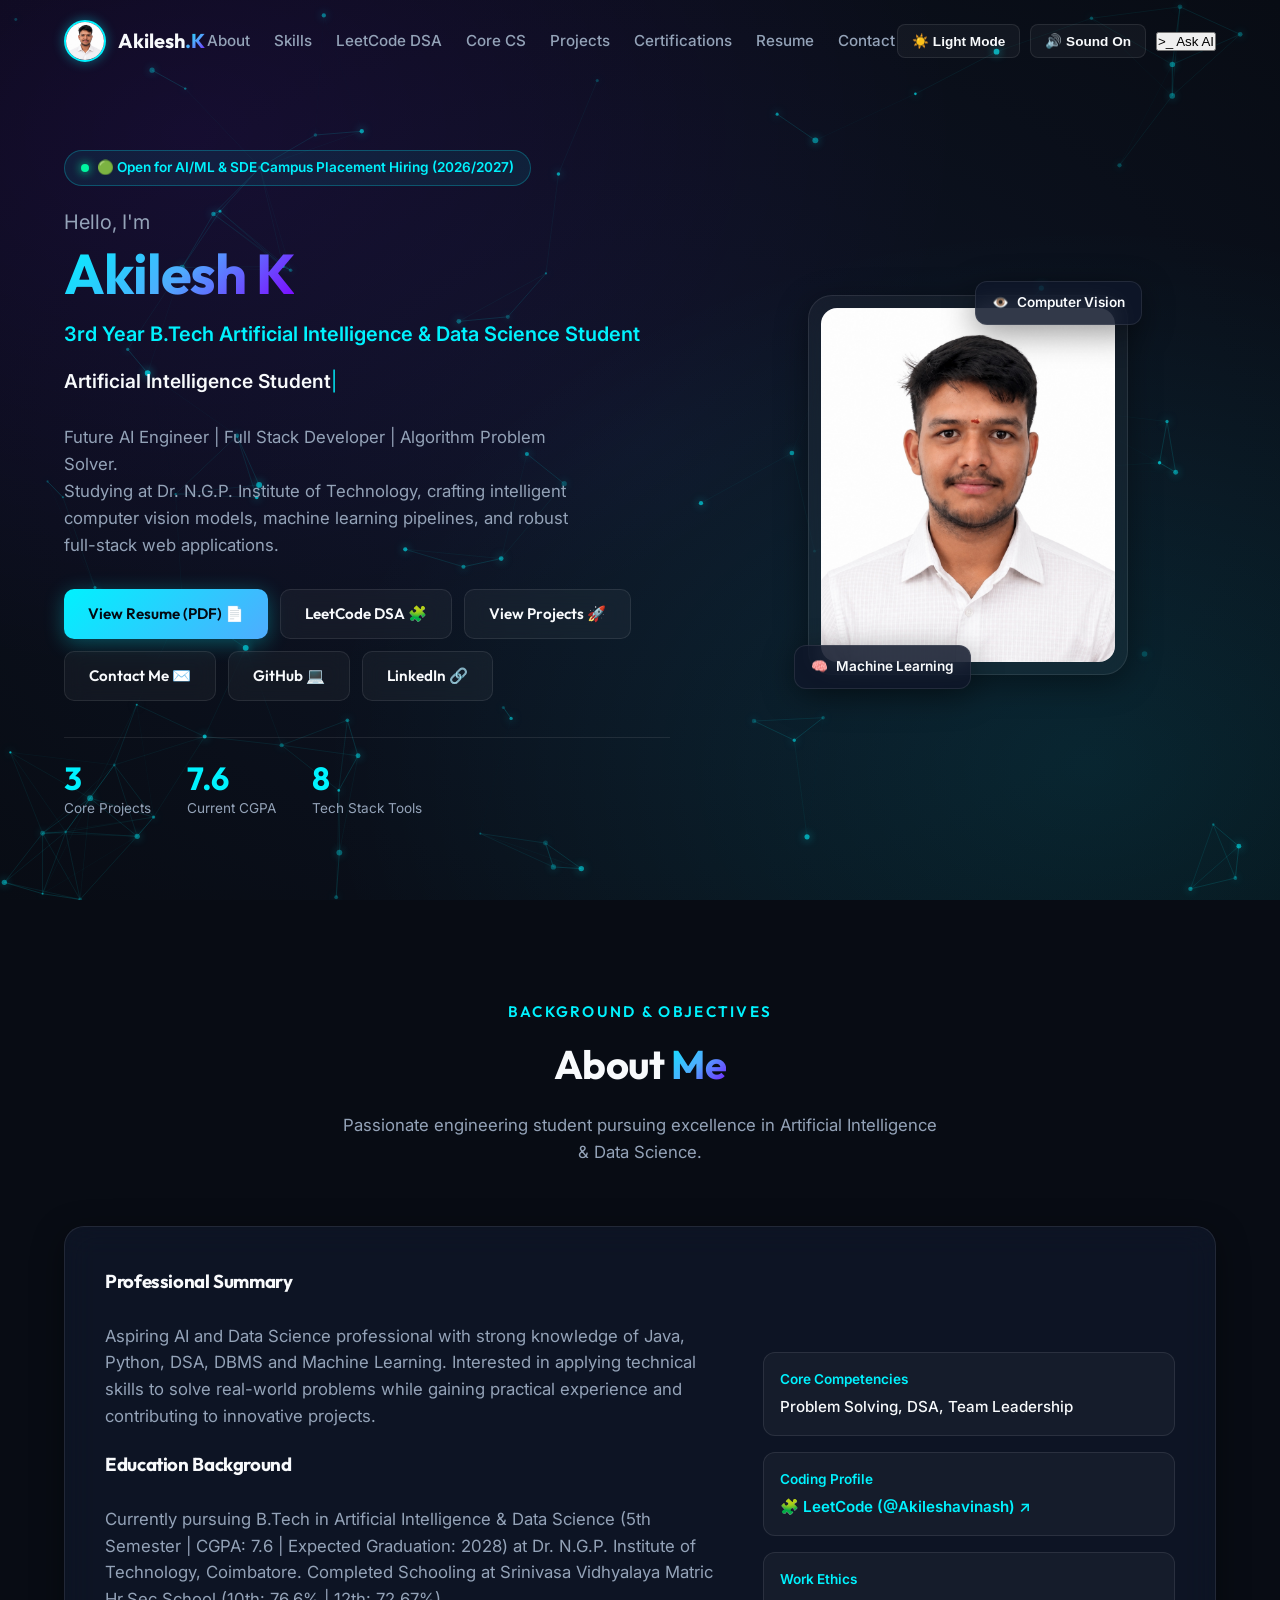
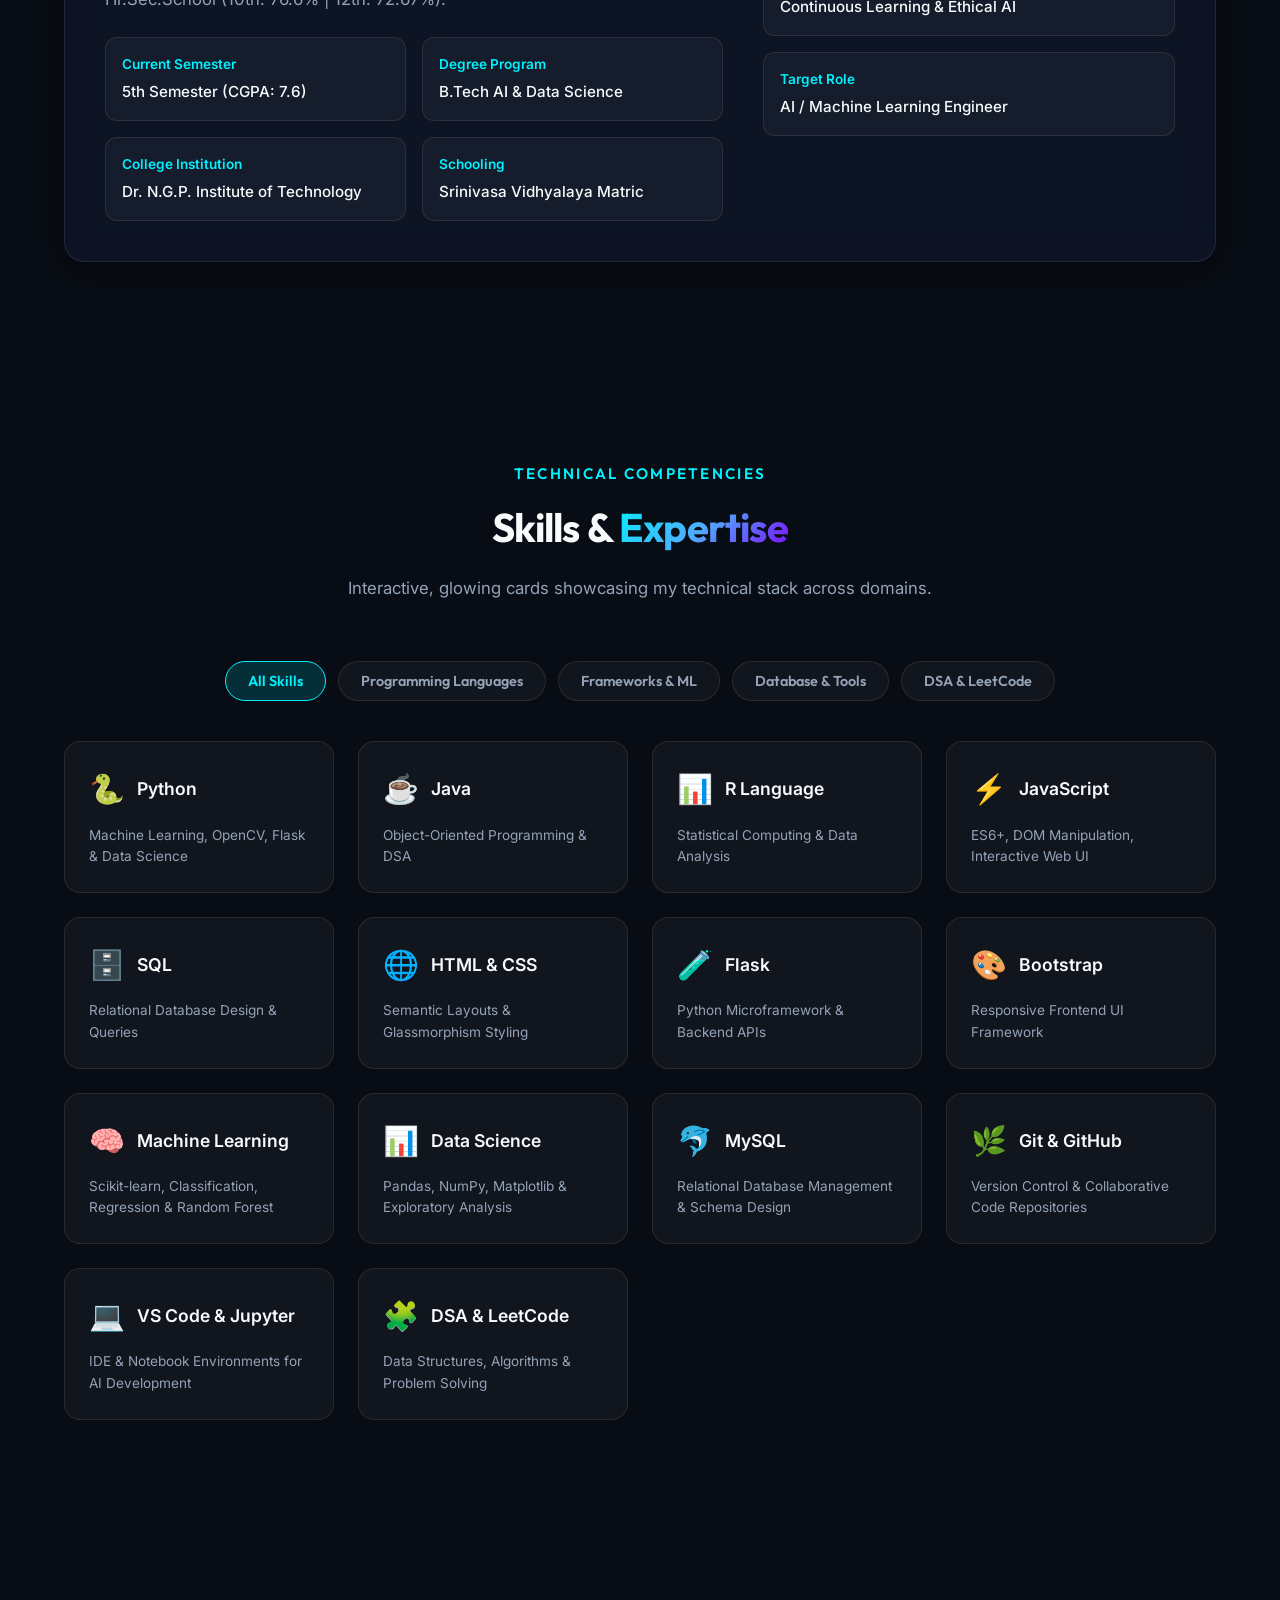
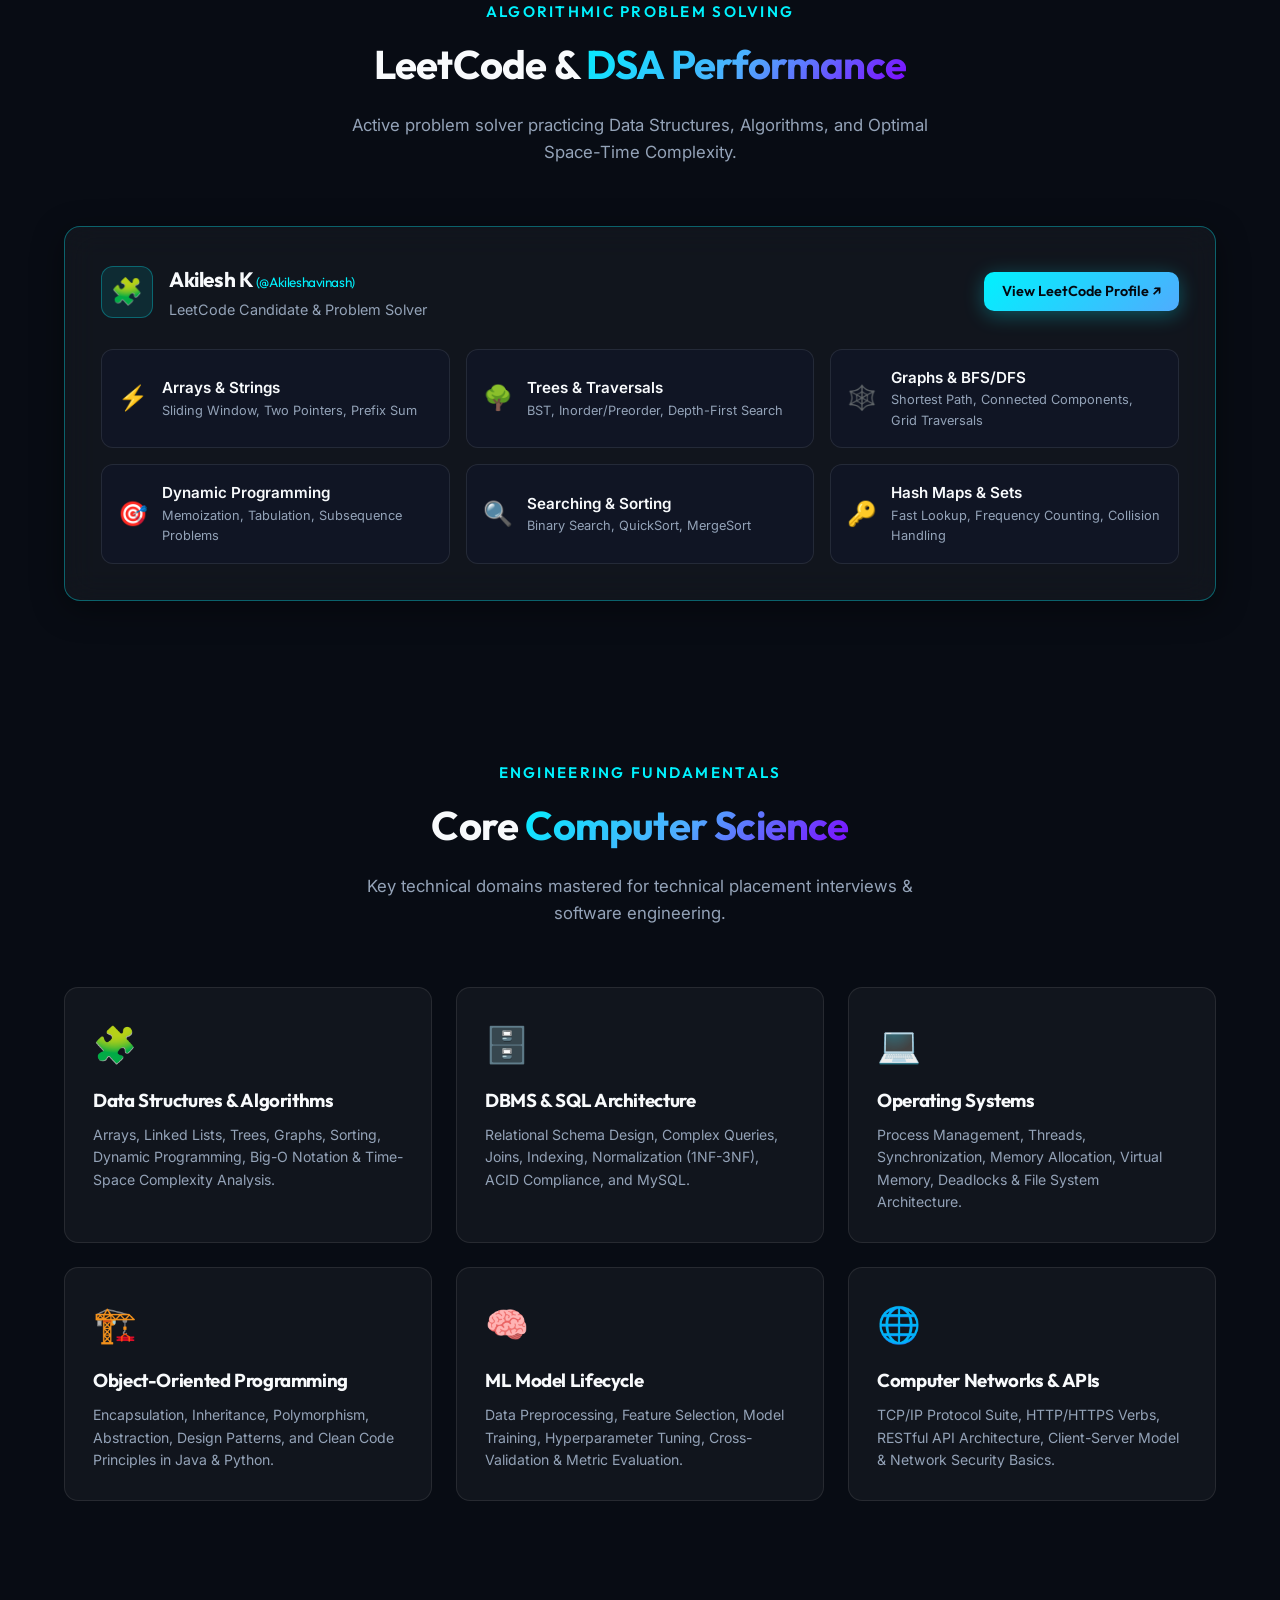
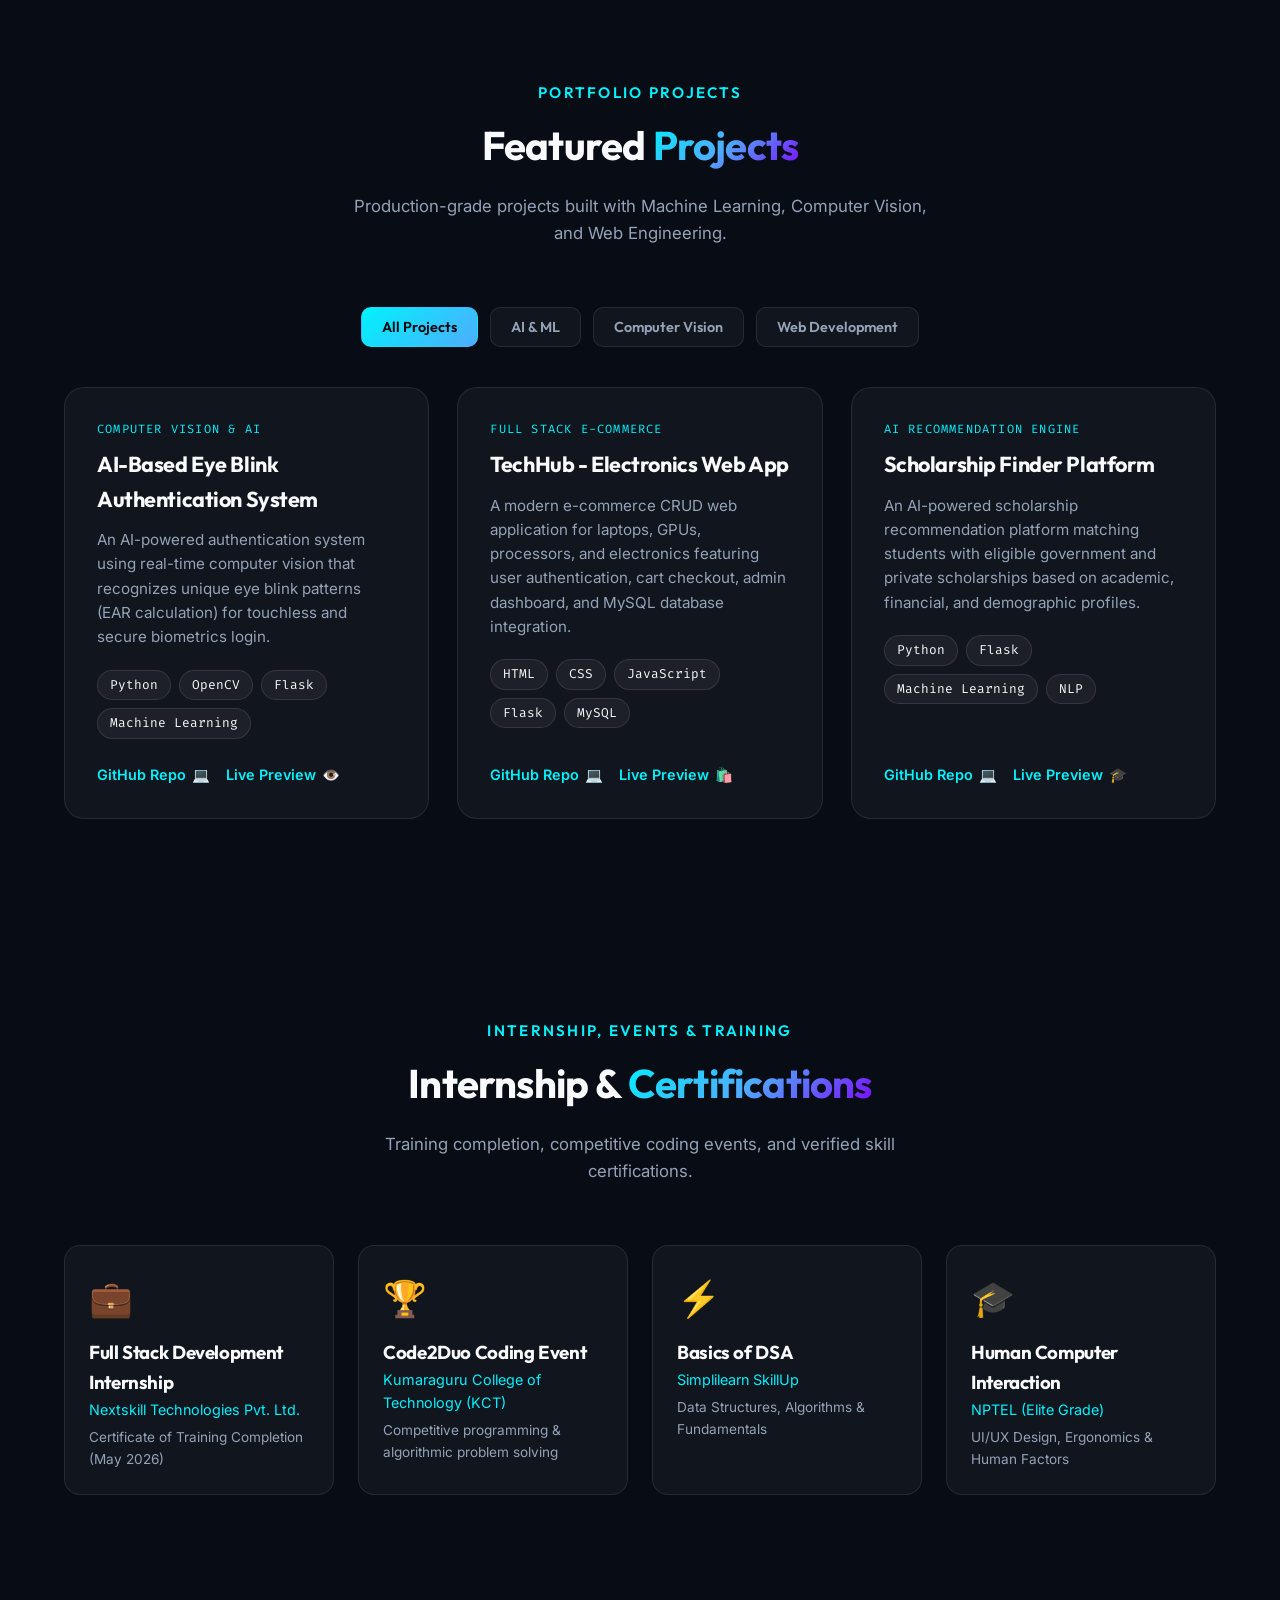
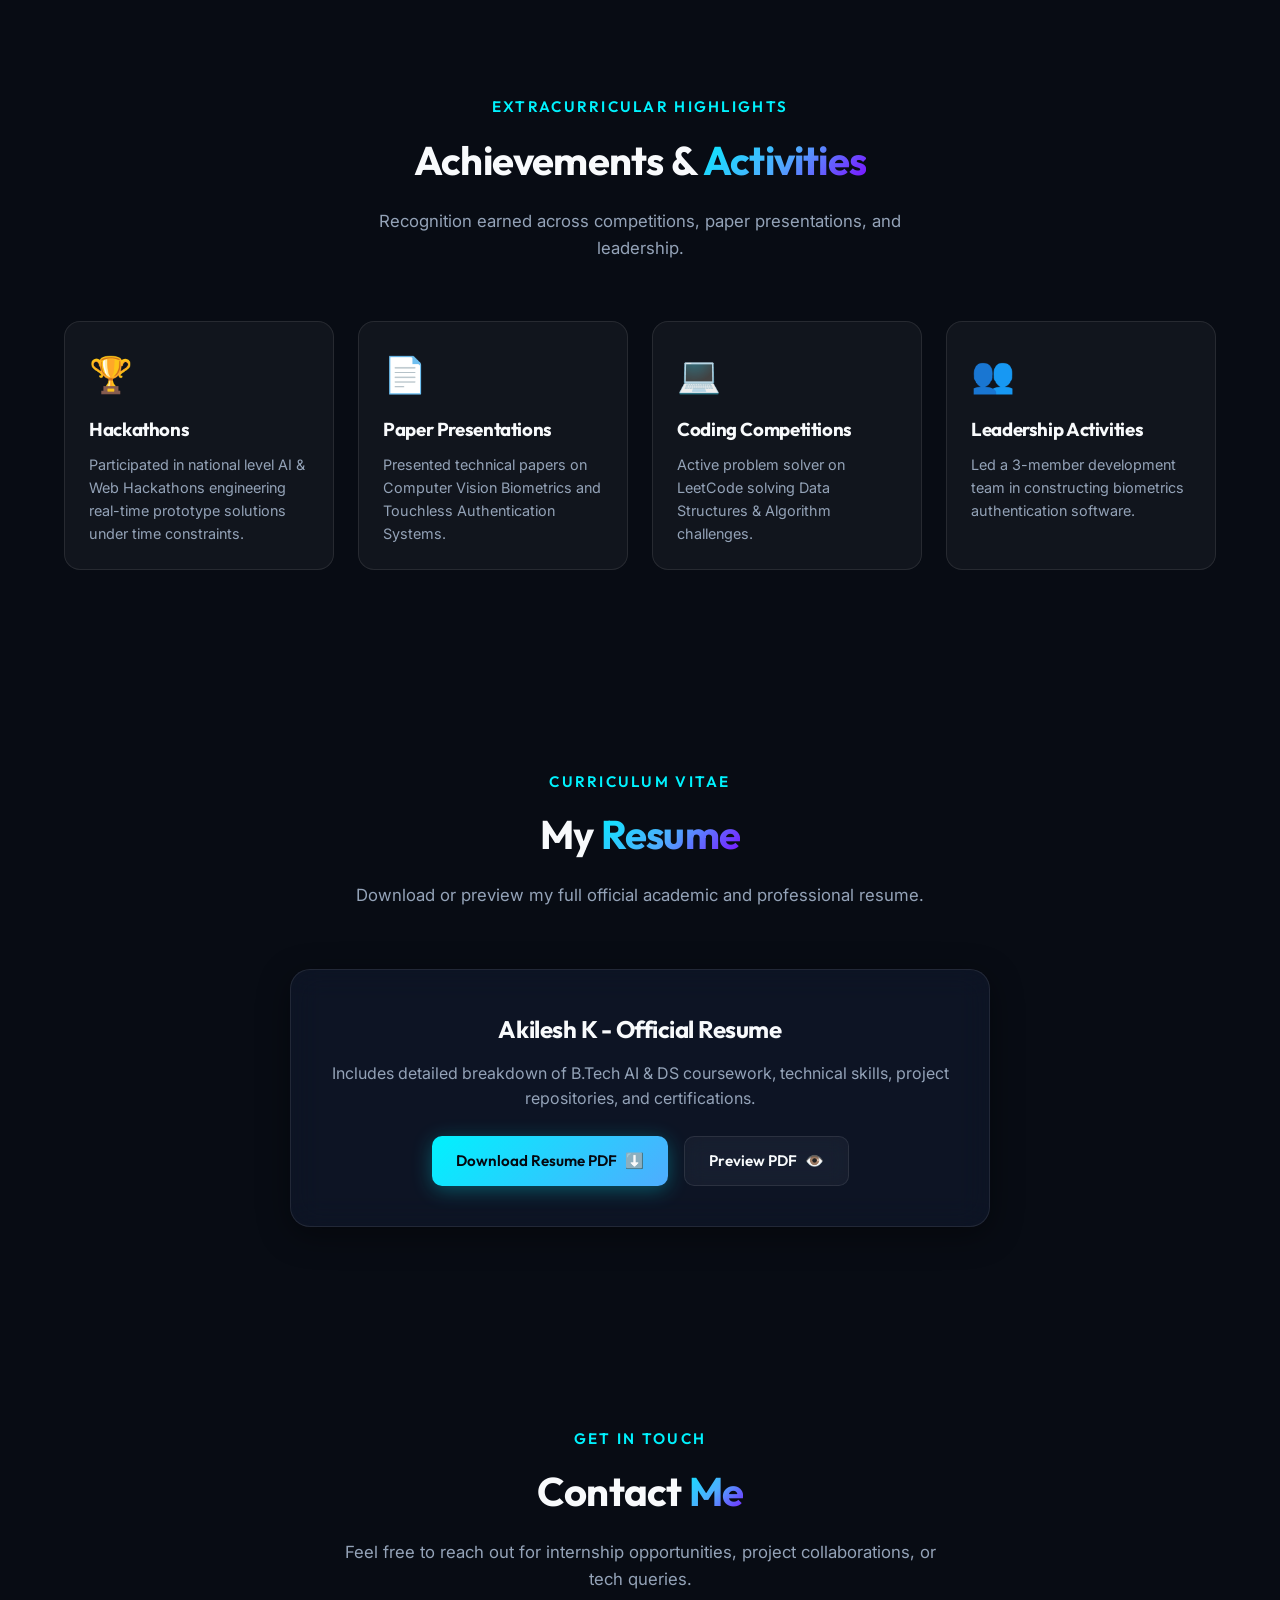
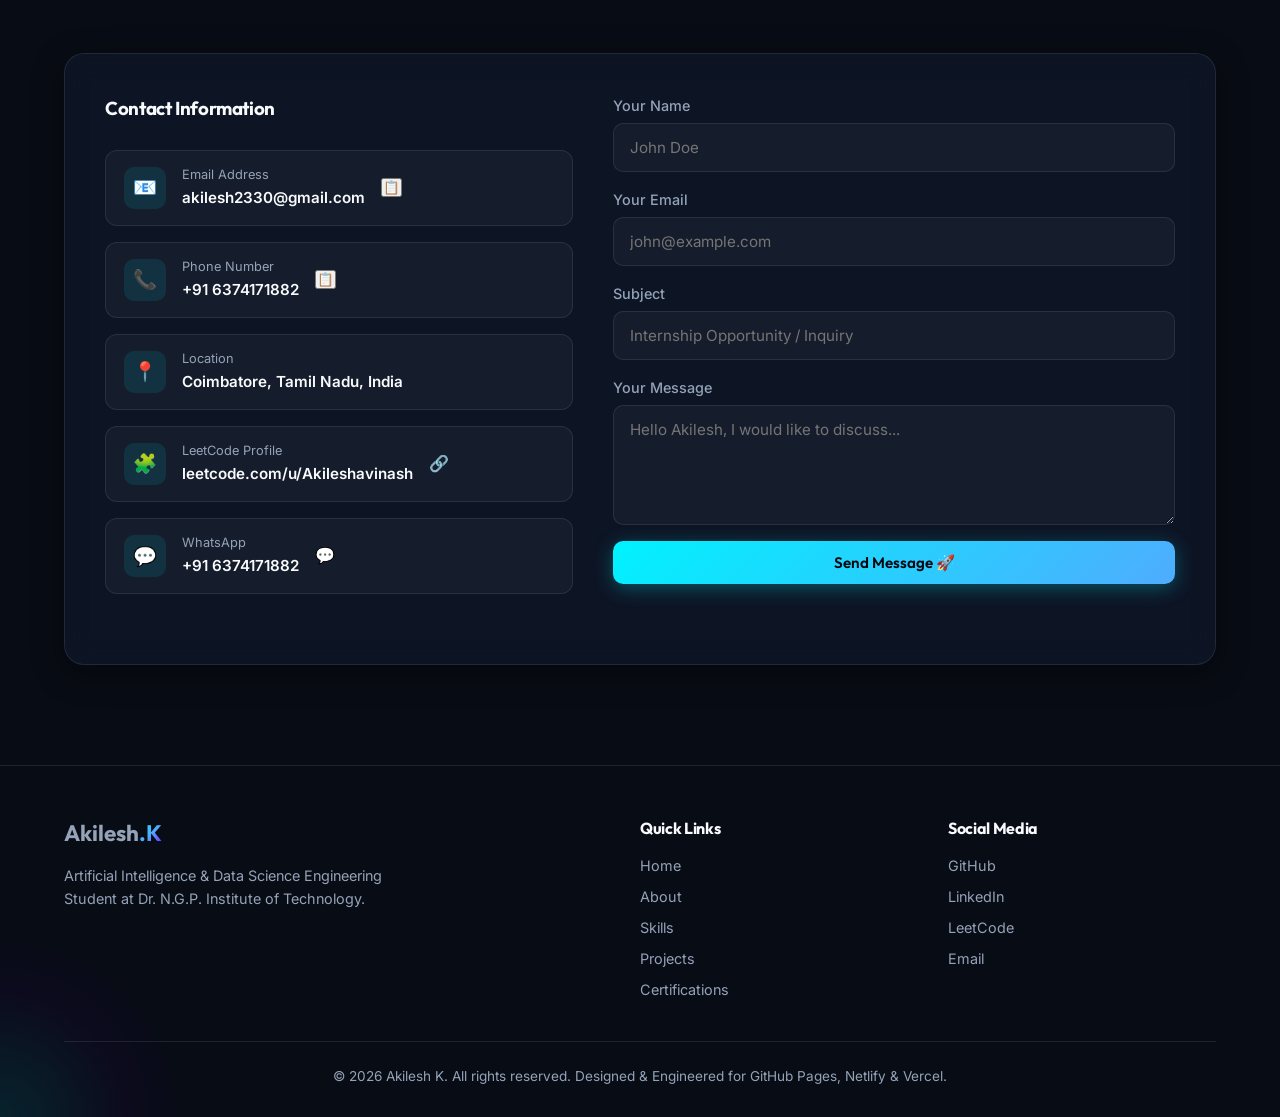
==== commit 0c8f1803: "Remove interactive web resume" ====
--- a/index.html
+++ b/index.html
@@ -712,9 +712,6 @@
           <a href="assets/resume/resume.pdf" target="_blank" class="btn btn-secondary">
             Preview PDF <span>👁️</span>
           </a>
-          <a href="assets/resume/resume.html" target="_blank" class="btn btn-secondary">
-            Interactive Web Resume 📄
-          </a>
         </div>
       </div>
     </div>
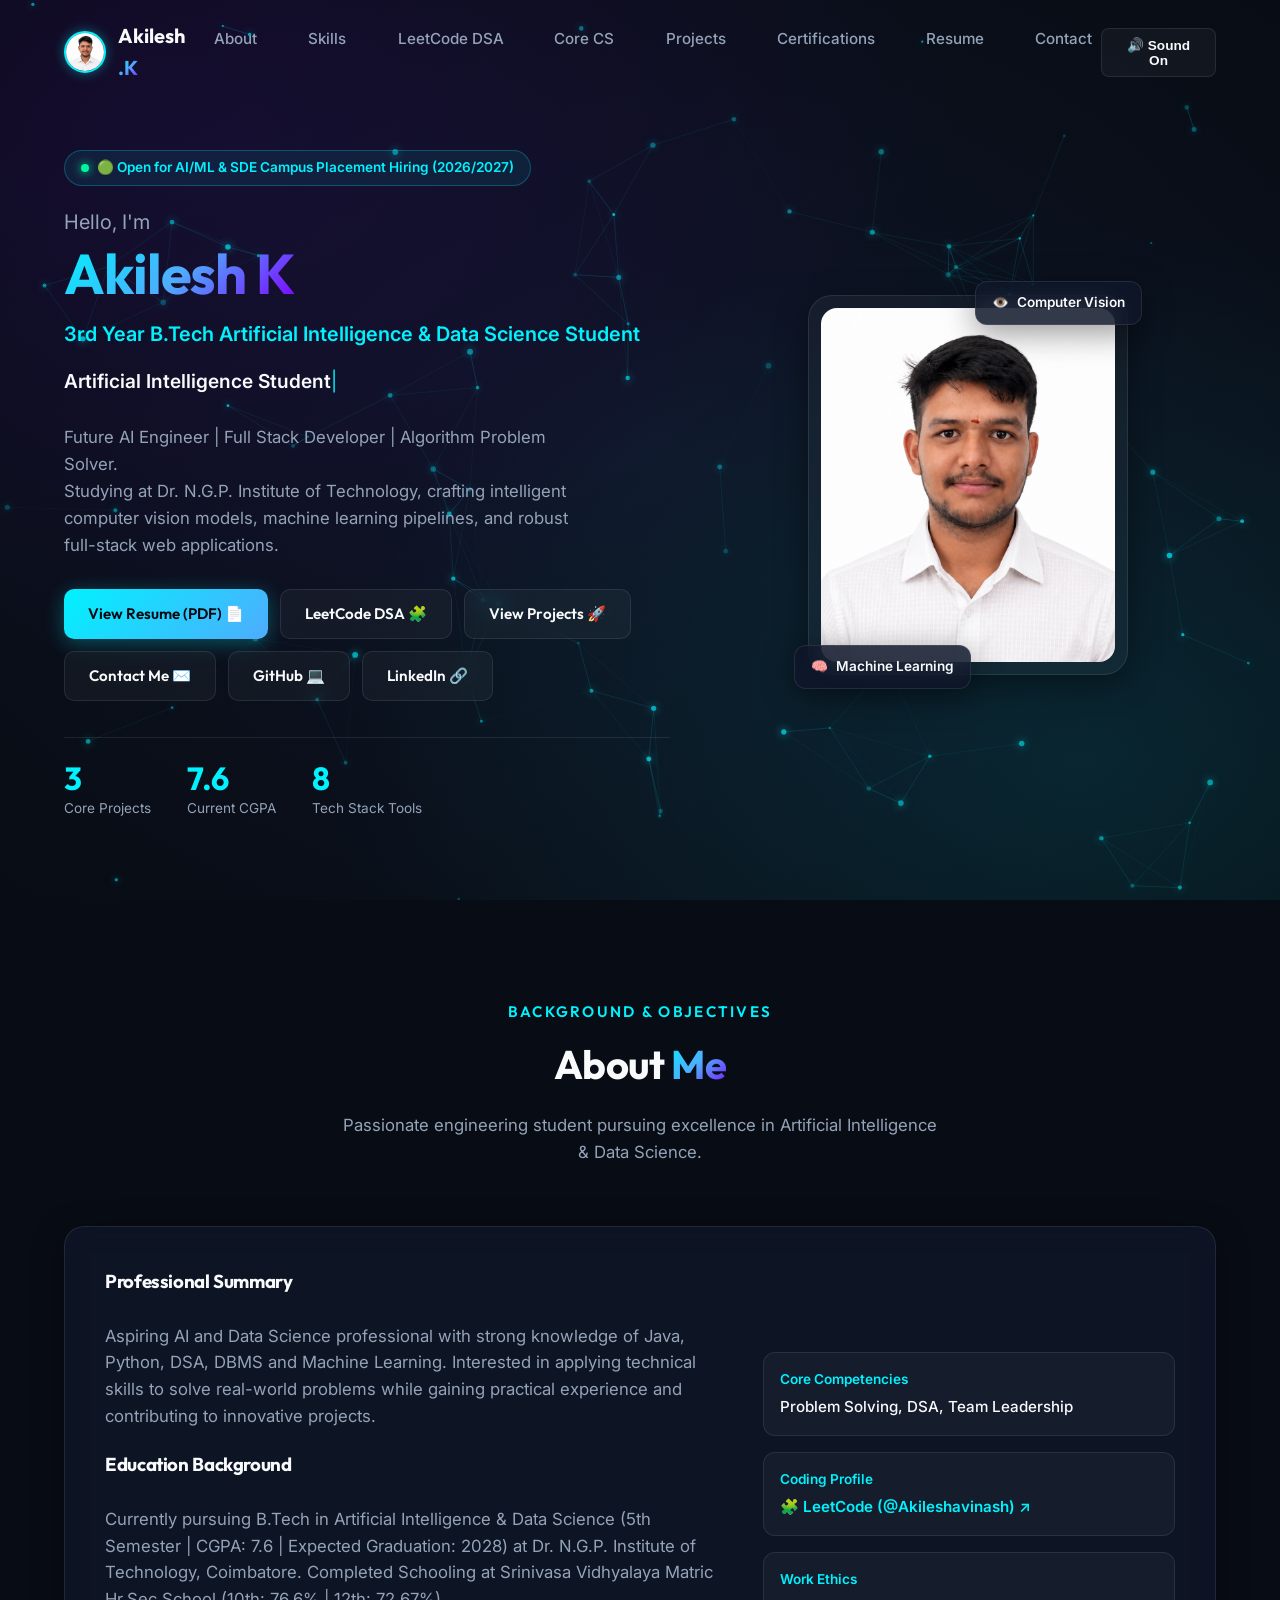
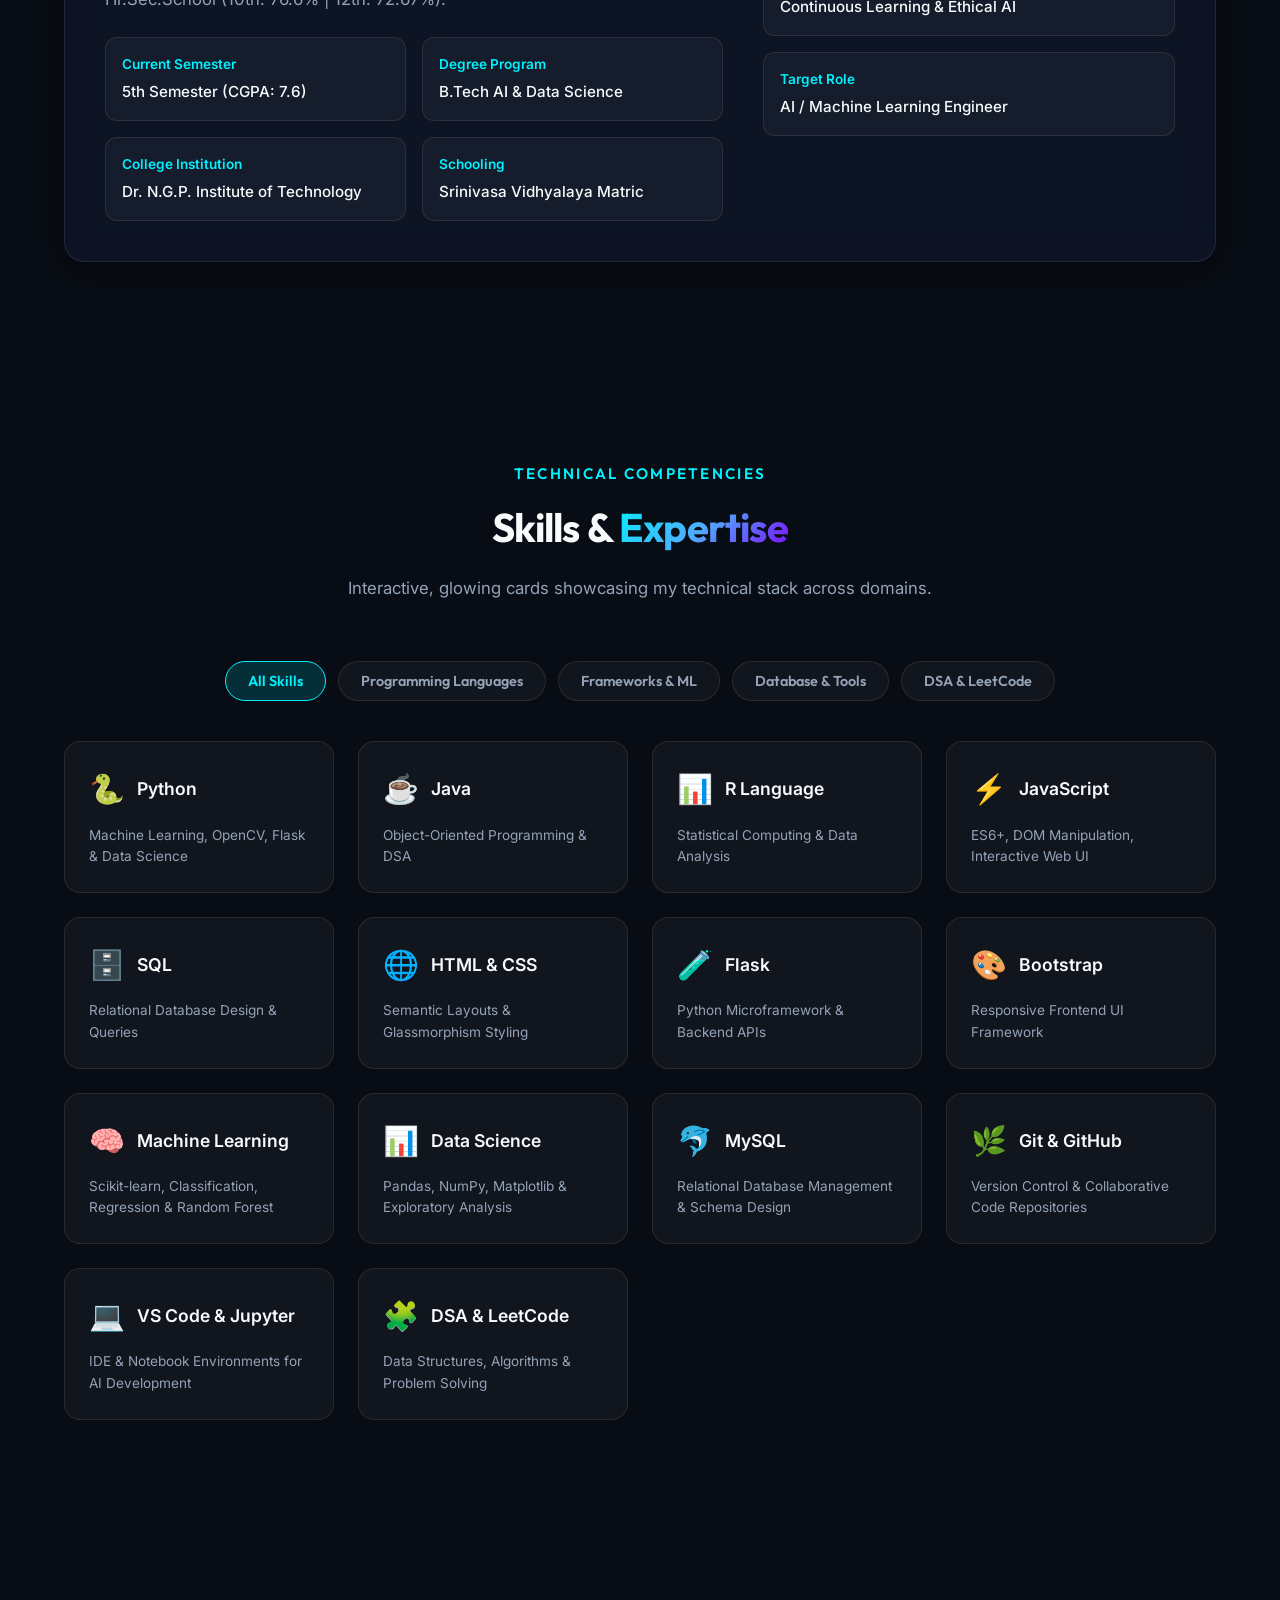
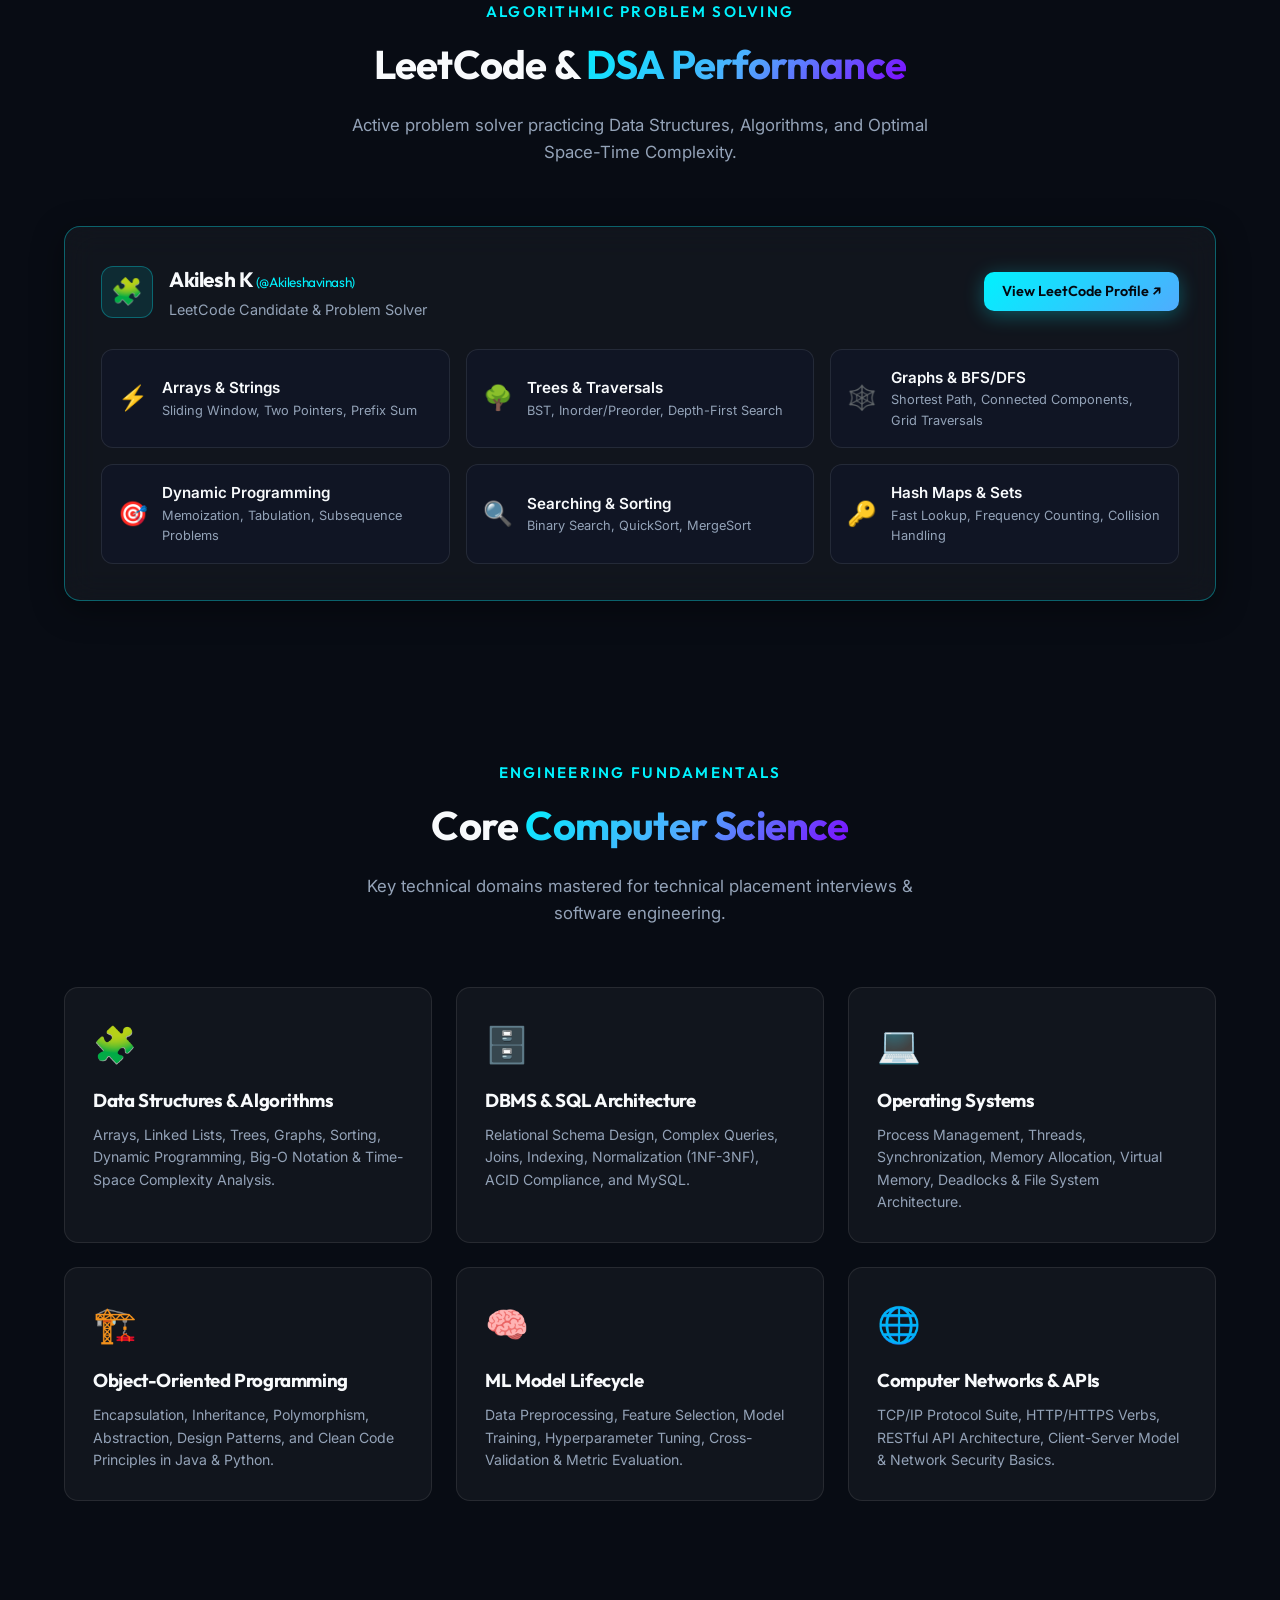
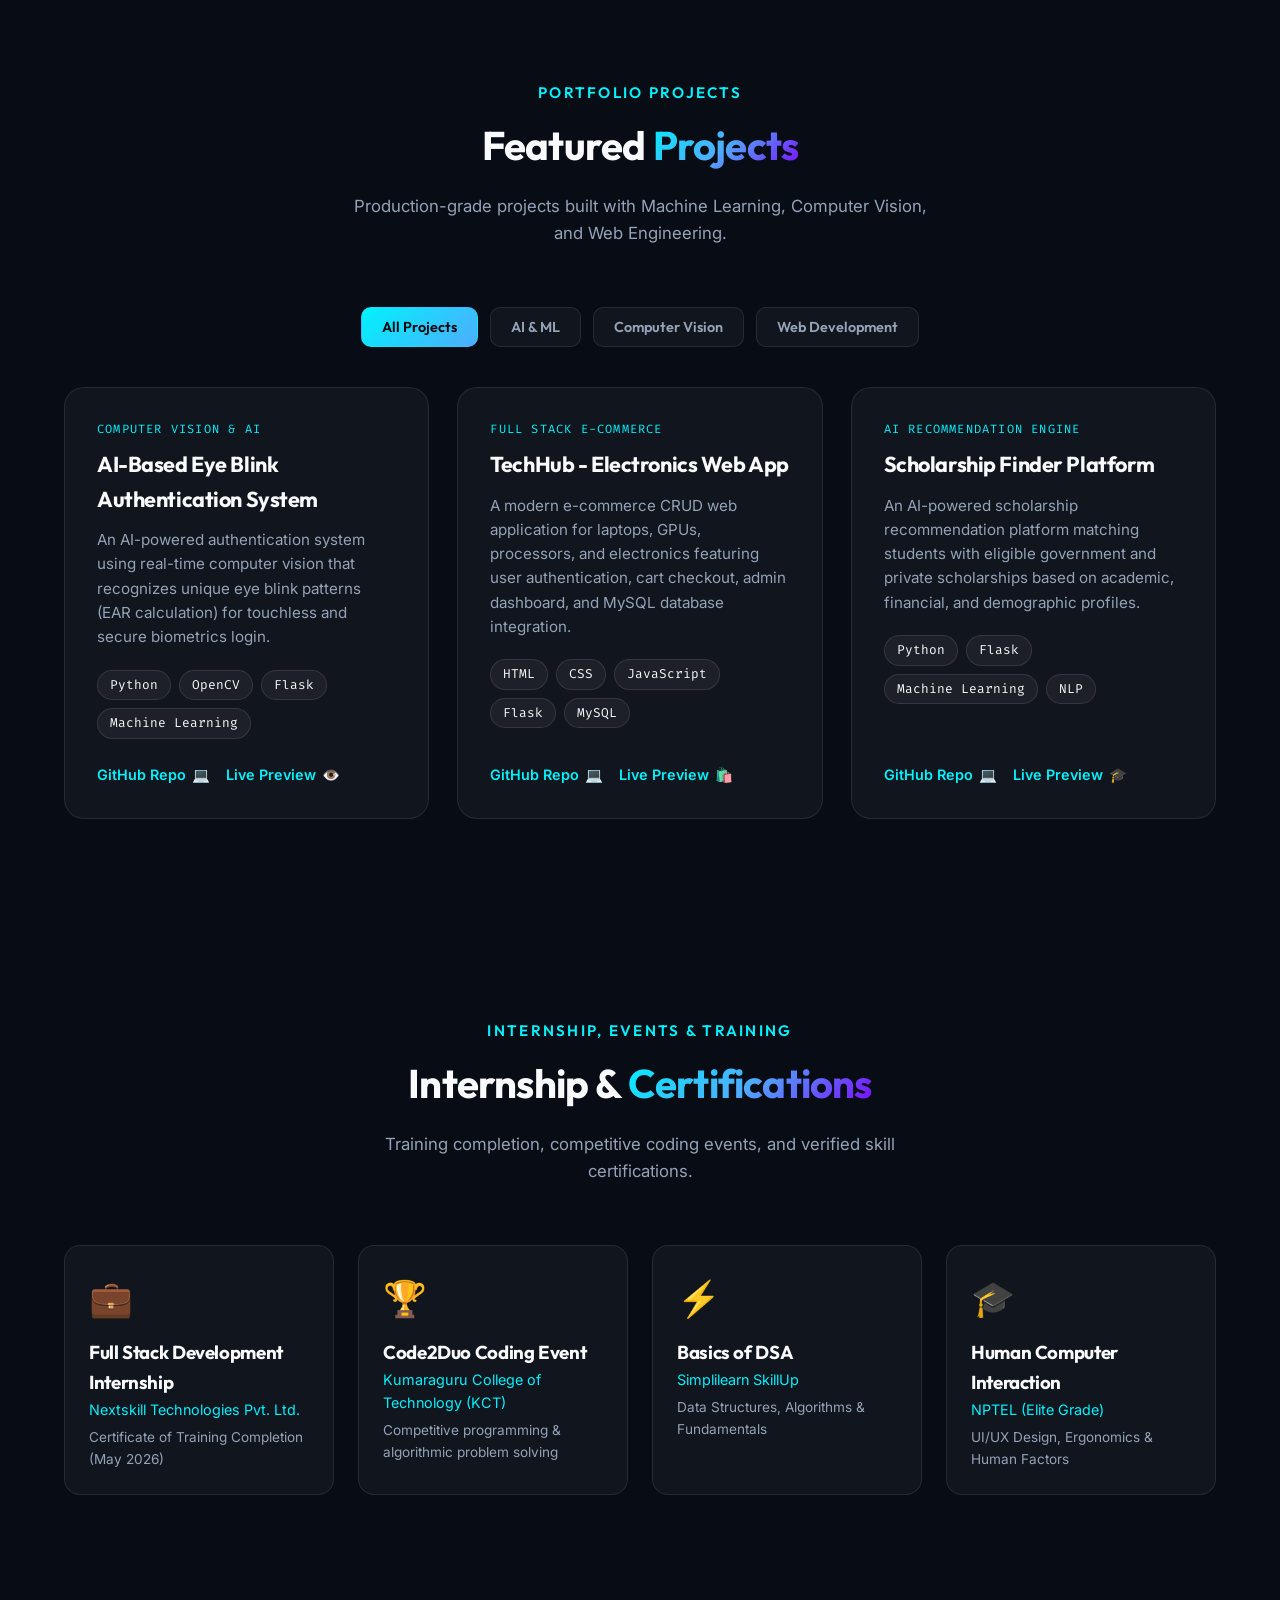
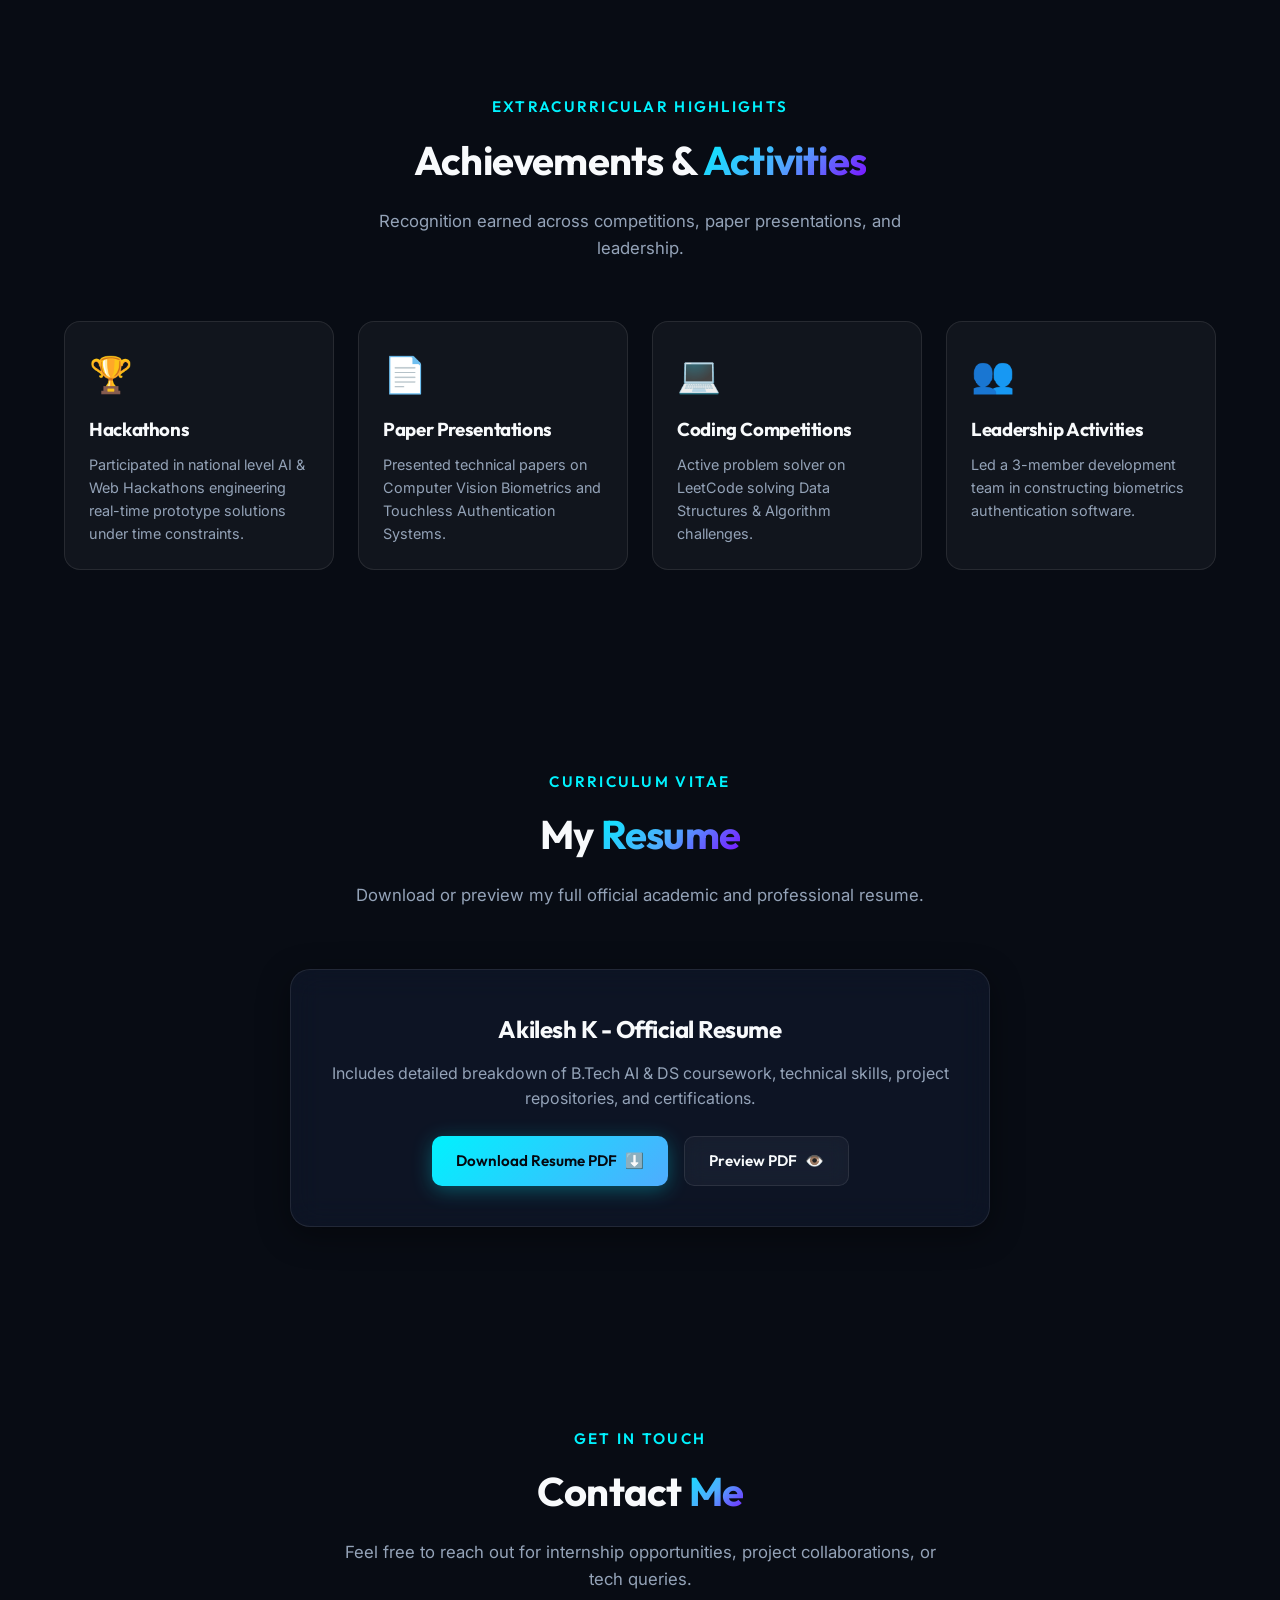
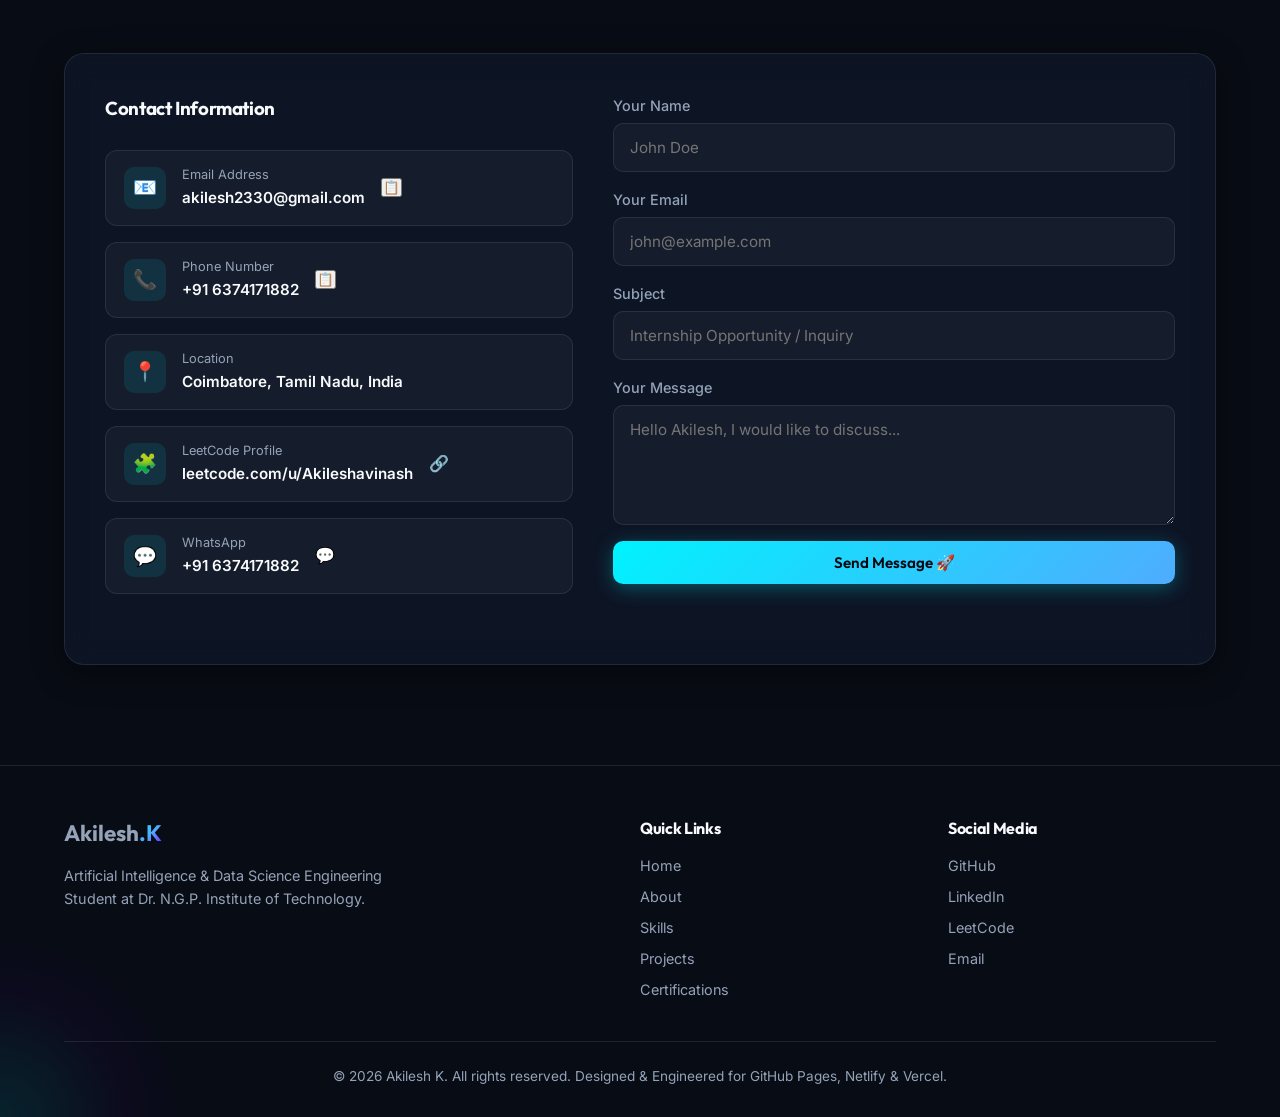
==== commit 741eb66f: "Remove Ask AI and Light mode, increase navbar title spacing" ====
--- a/index.html
+++ b/index.html
@@ -88,9 +88,7 @@
       </ul>
 
       <div class="nav-actions">
-        <button id="theme-toggle-btn" class="nav-action-btn" title="Toggle Dark/Light Mode">☀️ Light Mode</button>
         <button id="sound-toggle-btn" class="nav-action-btn" title="Toggle Sound Effects">🔊 Sound On</button>
-        <button id="terminal-toggle" class="btn-terminal" title="Launch AI Shell">&gt;_ Ask AI</button>
         <button id="mobile-menu-toggle" class="mobile-menu-btn" aria-label="Toggle Menu">☰</button>
       </div>
     </div>
--- a/style.css
+++ b/style.css
@@ -31,22 +31,6 @@
 
   --shadow-glass: 0 8px 32px 0 rgba(0, 0, 0, 0.4);
   --shadow-glow: 0 0 25px rgba(0, 242, 254, 0.25);
-}
-
-/* Light Mode Overrides */
-body.light-mode {
-  --bg-primary: #f1f5f9;
-  --bg-secondary: #ffffff;
-  --bg-glass: rgba(255, 255, 255, 0.85);
-  --bg-glass-card: rgba(255, 255, 255, 0.6);
-  --bg-glass-hover: rgba(241, 245, 249, 0.9);
-
-  --text-main: #0f172a;
-  --text-muted: #475569;
-  --text-dim: #64748b;
-
-  --border-glass: rgba(15, 23, 42, 0.12);
-  --shadow-glass: 0 8px 32px 0 rgba(0, 0, 0, 0.08);
 }
 
 /* Reset & Basic Setup */
@@ -230,9 +214,6 @@
   box-shadow: 0 4px 30px rgba(0, 0, 0, 0.3);
 }
 
-body.light-mode .navbar.scrolled {
-  background: rgba(255, 255, 255, 0.9);
-}
 
 .navbar-container {
   display: flex;
@@ -266,7 +247,7 @@
 .nav-links {
   display: flex;
   align-items: center;
-  gap: 24px;
+  gap: 32px;
   list-style: none;
 }
 
@@ -277,7 +258,7 @@
   font-size: 0.95rem;
   transition: var(--transition-fast);
   position: relative;
-  padding: 6px 0;
+  padding: 6px 10px;
 }
 
 .nav-link:hover, .nav-link.active {
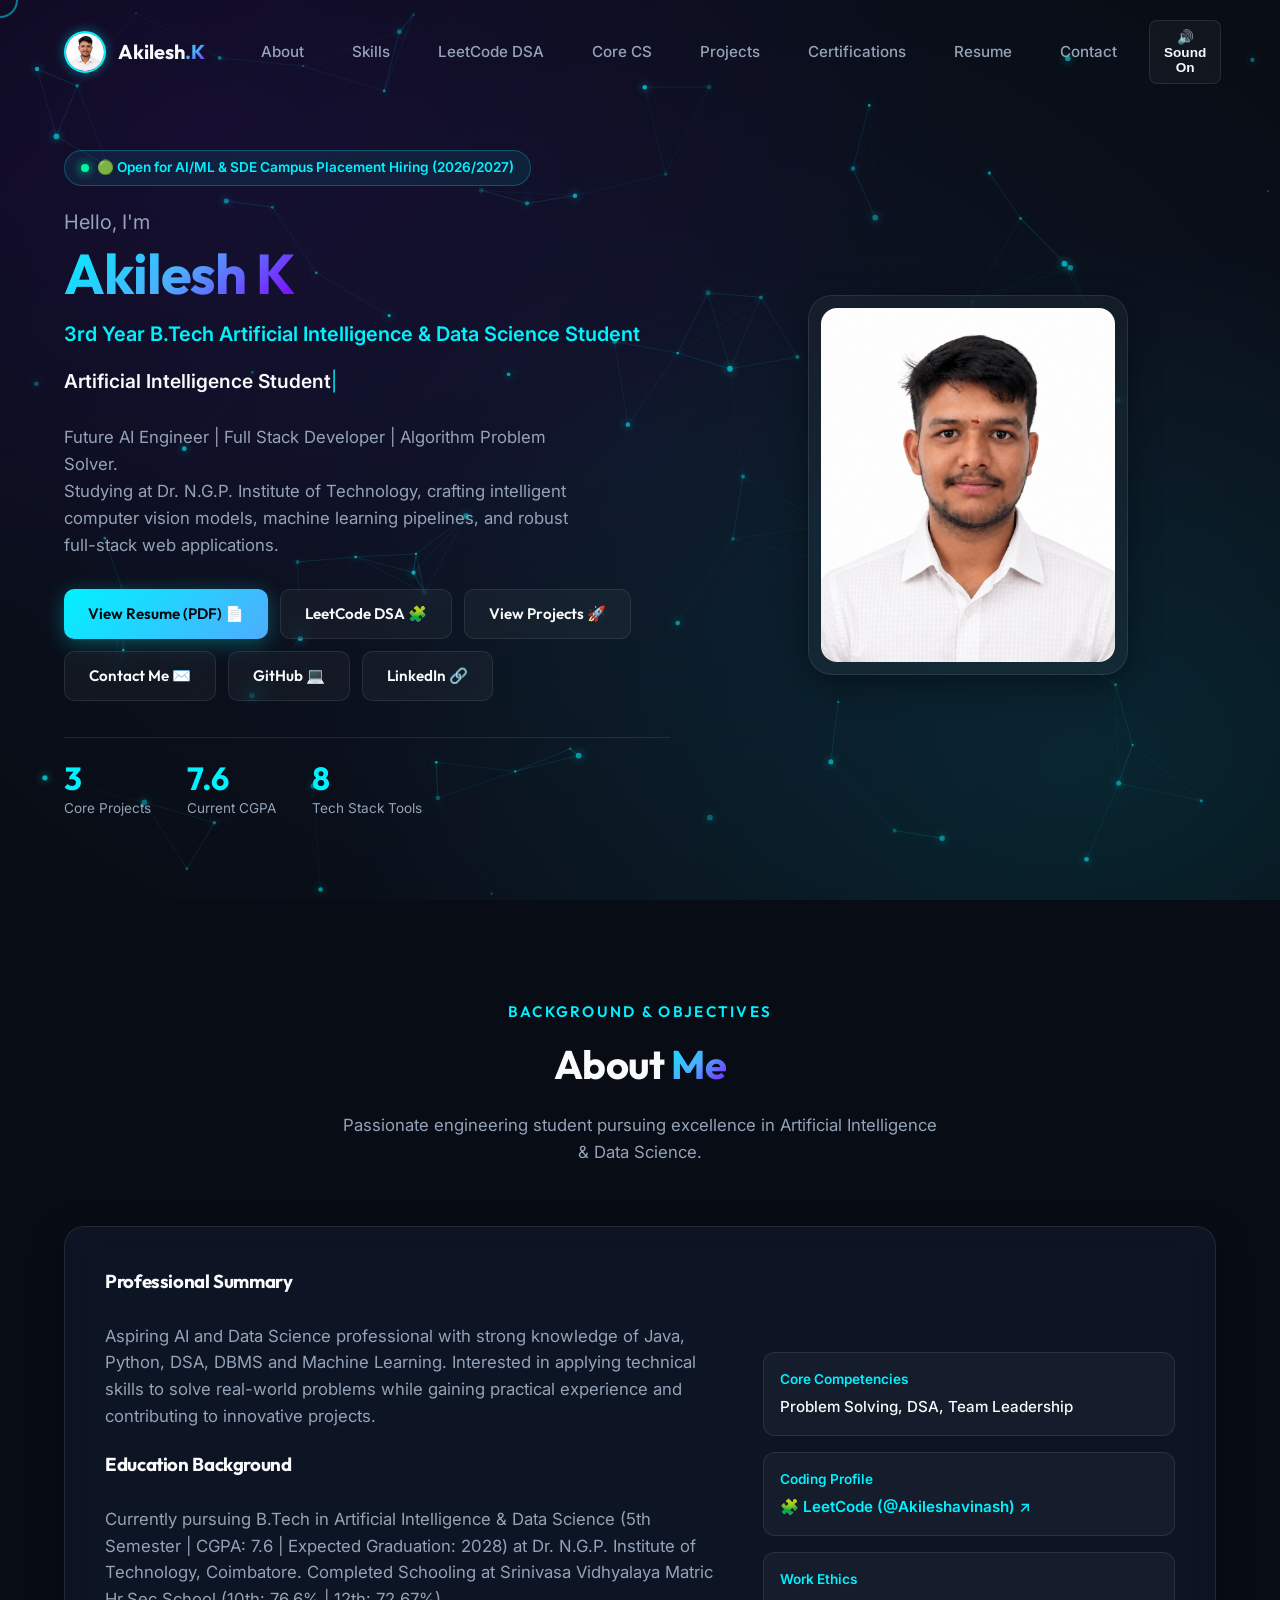
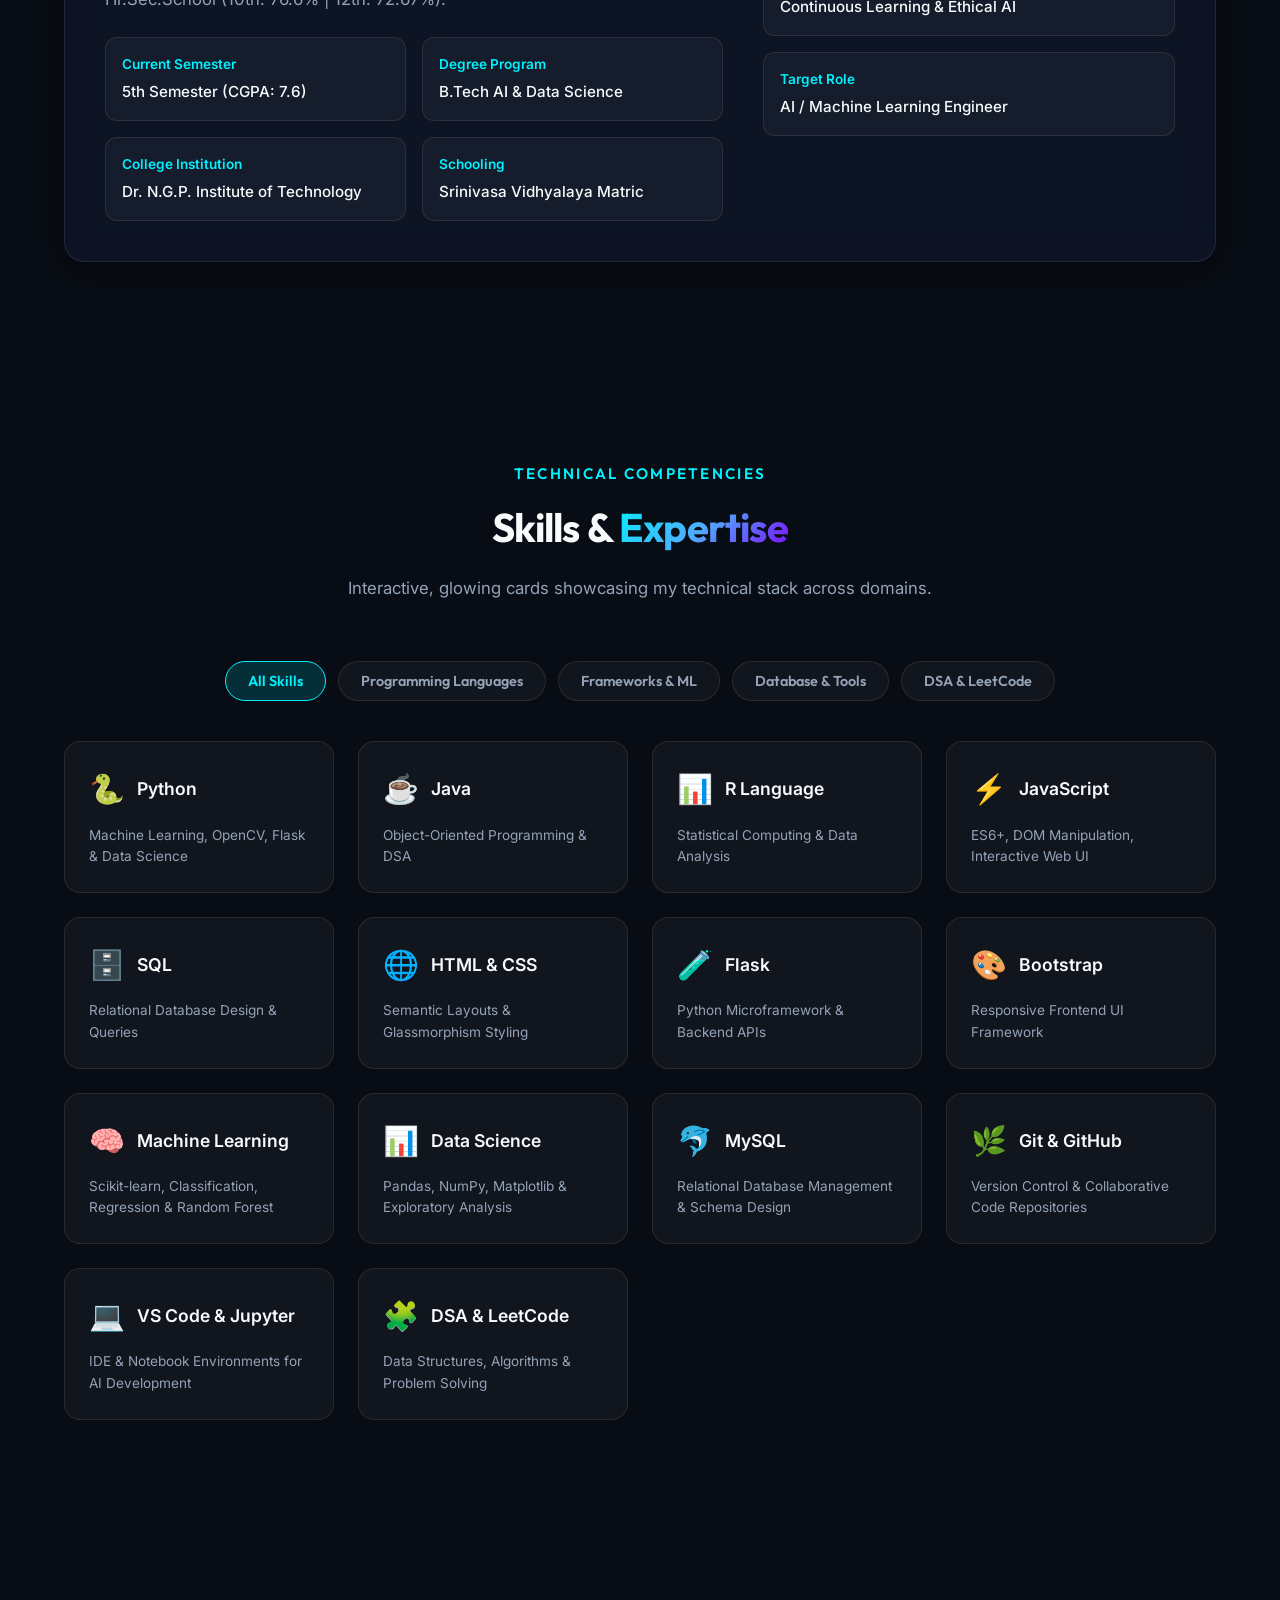
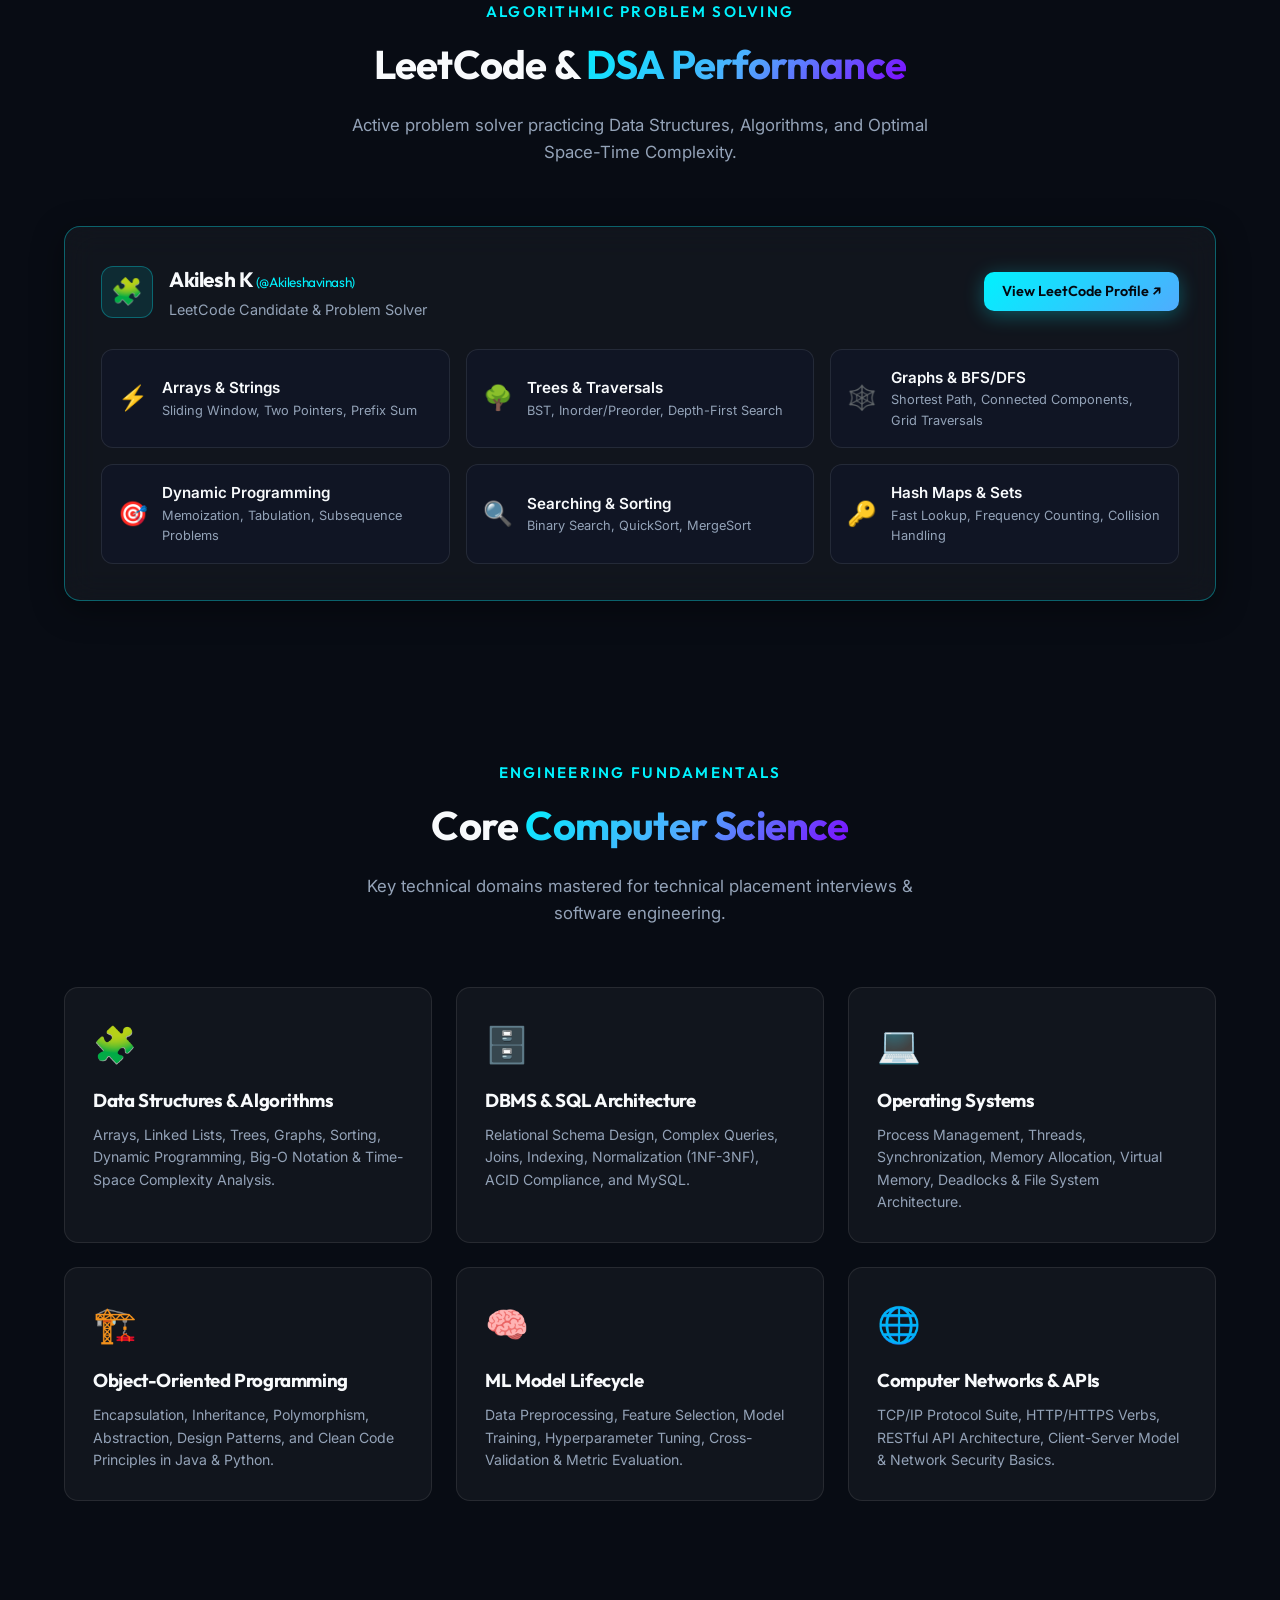
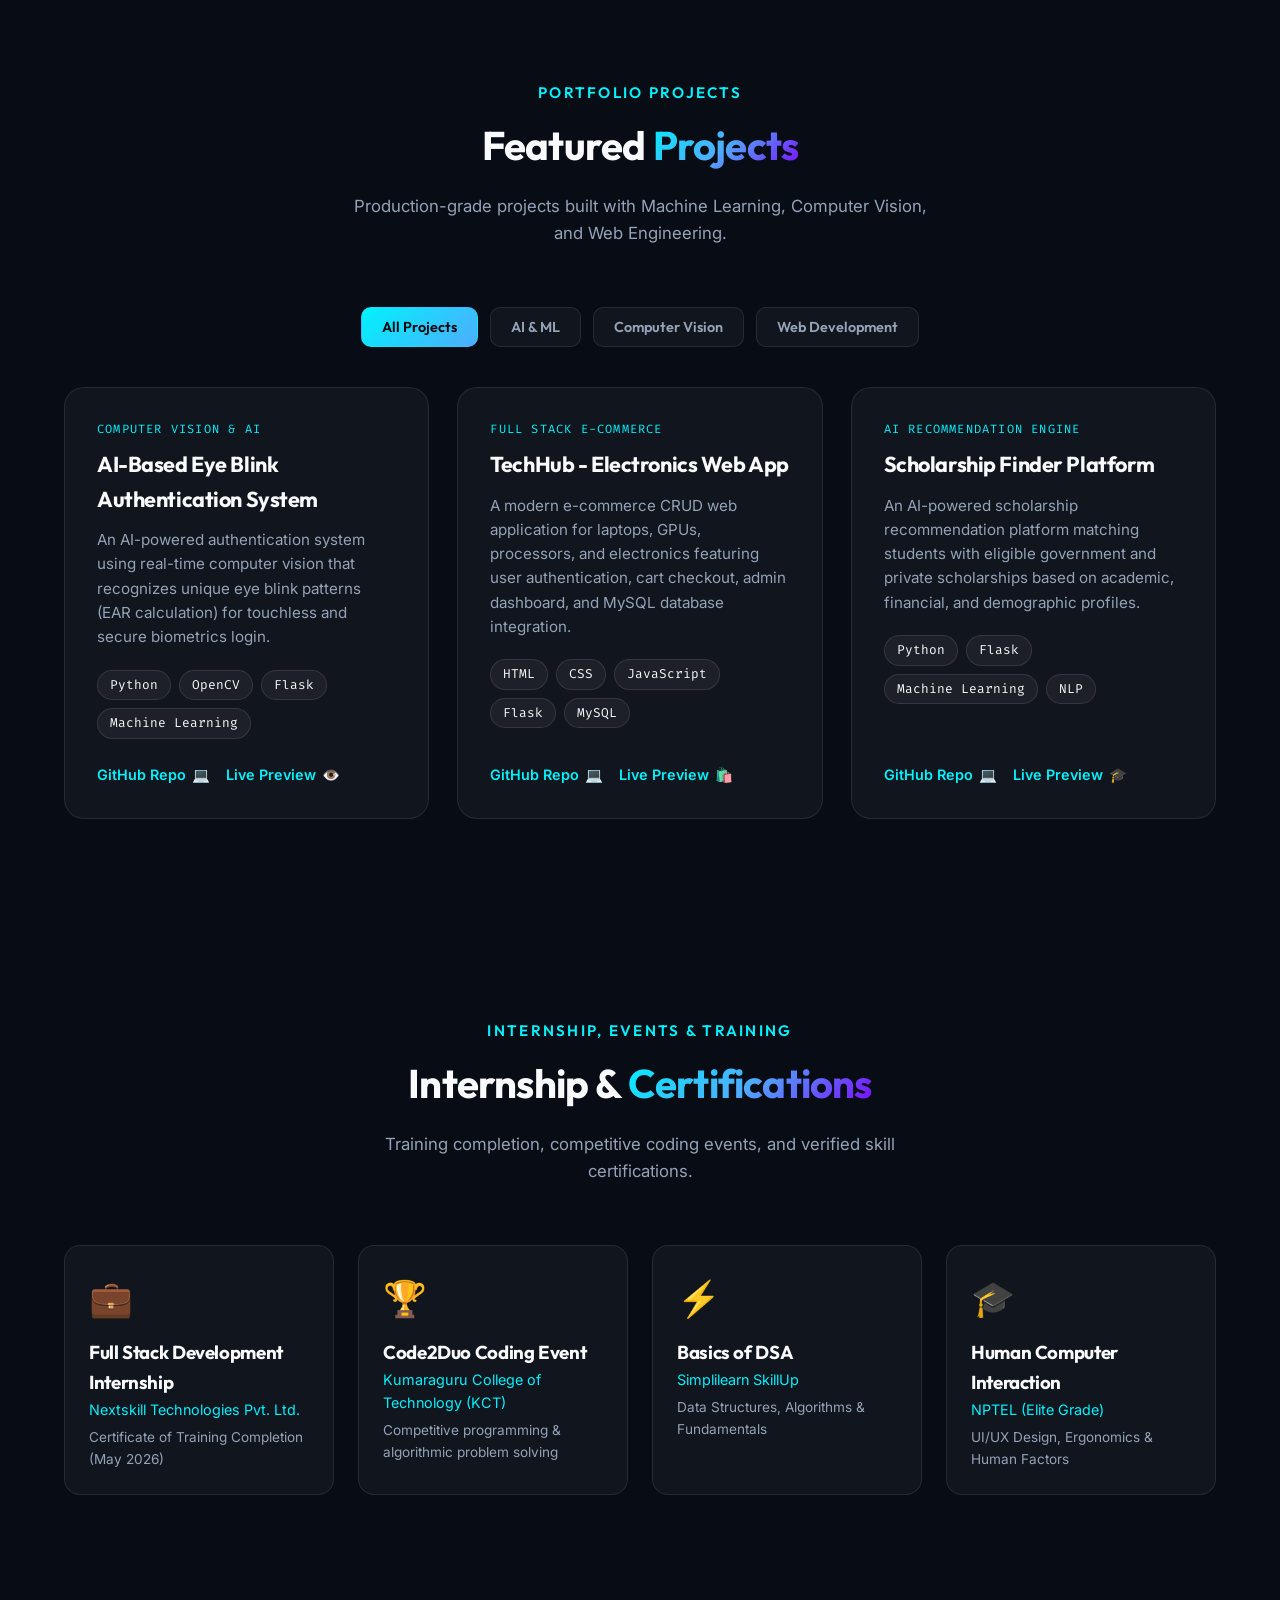
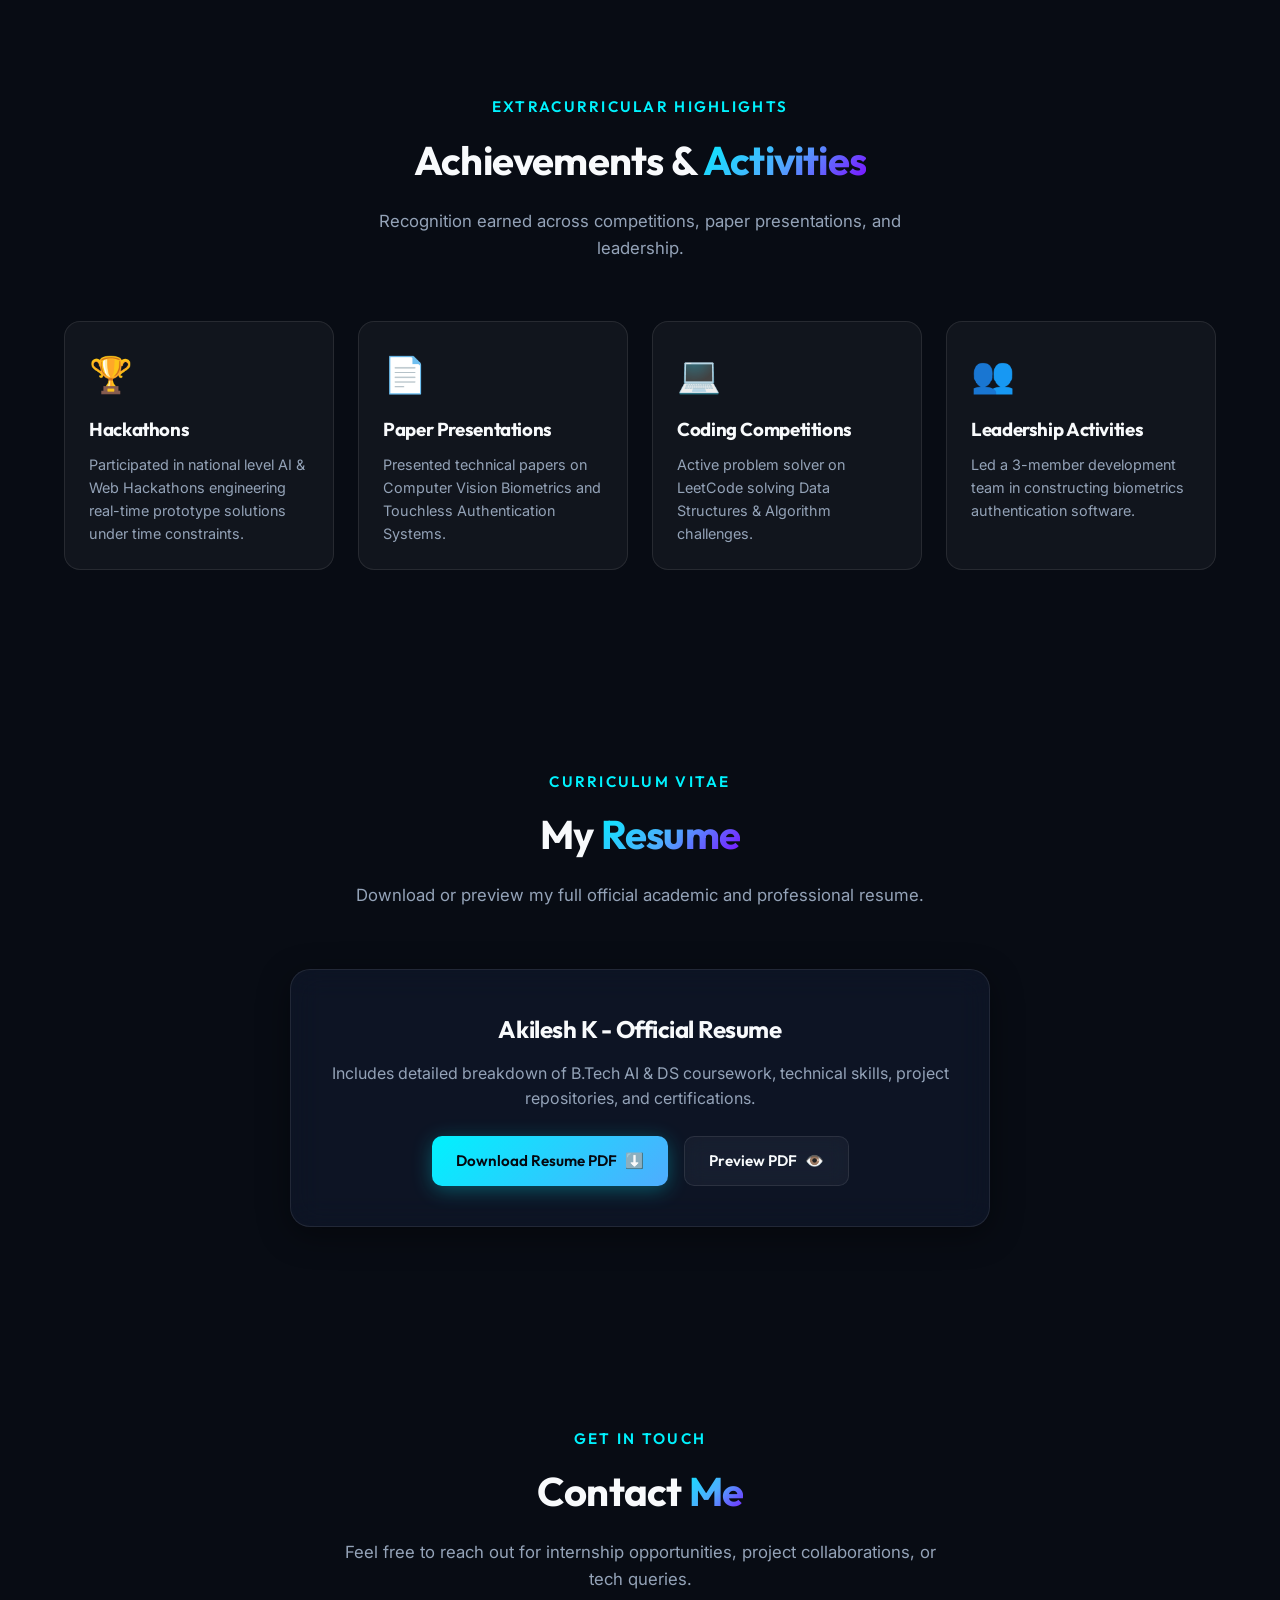
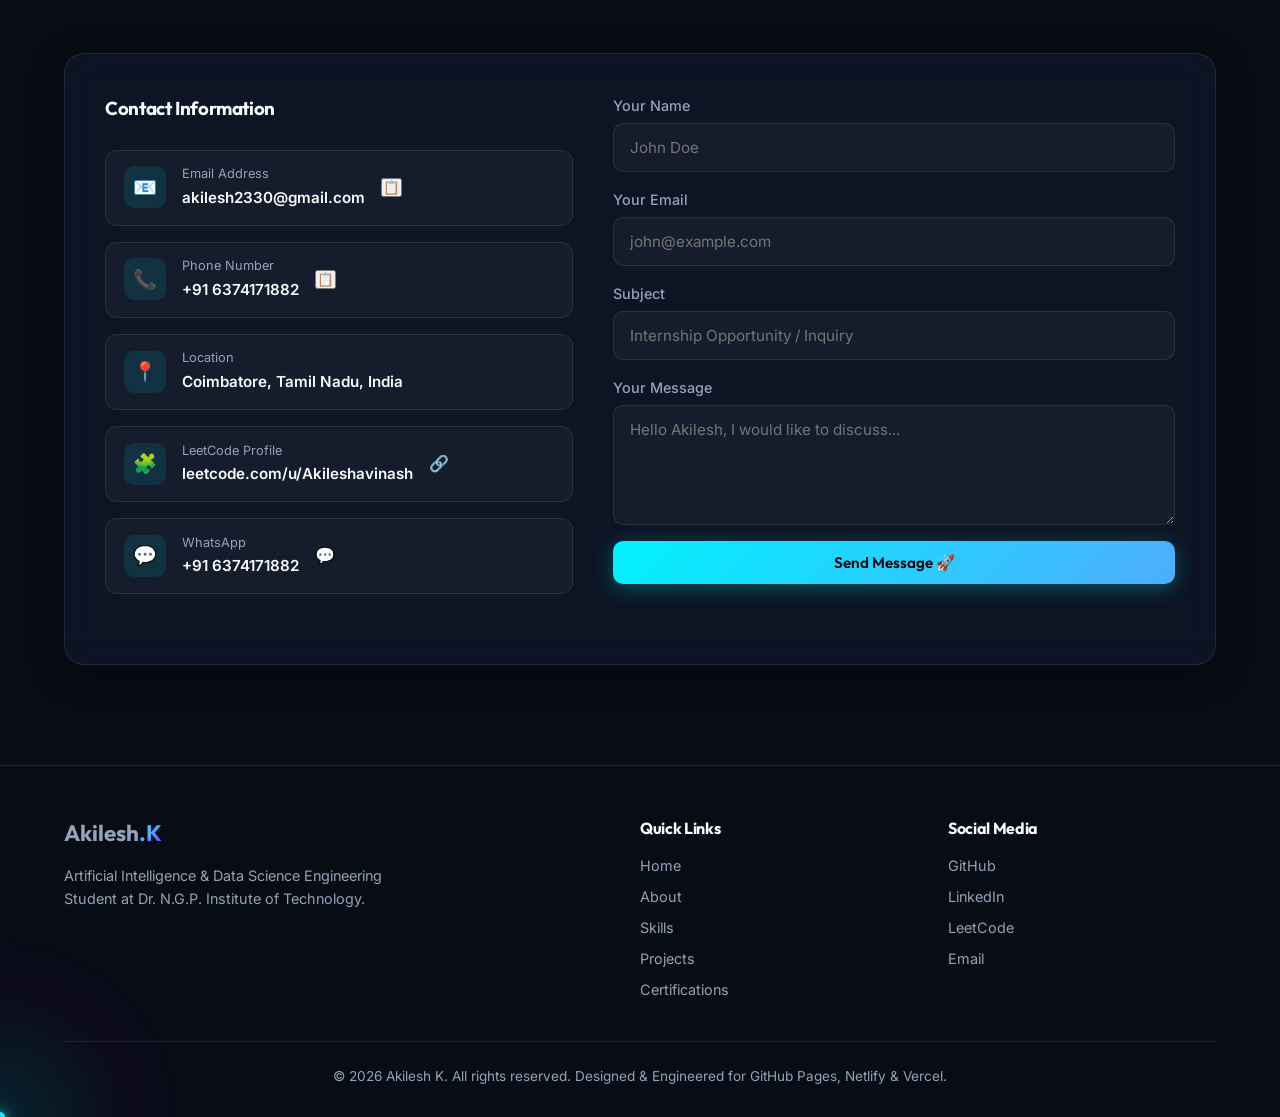
==== commit 5204ee0f: "Remove Computer Vision and Machine Learning floating badges from profile photo" ====
--- a/index.html
+++ b/index.html
@@ -162,13 +162,6 @@
         <div class="profile-card-glow">
           <div class="profile-img-container">
             <img src="assets/images/profile.jpg" alt="Akilesh K" class="profile-img" onerror="this.src='profile.jpg'">
-          </div>
-          <div class="floating-badge badge-top-right">
-            <span>👁️</span> Computer Vision
-          </div>
-          <div class="floating-badge badge-bottom-left">
-            <span>🧠</span> Machine Learning
-          </div>
         </div>
       </div>
     </div>
--- a/style.css
+++ b/style.css
@@ -59,6 +59,12 @@
   overflow-x: hidden;
   position: relative;
   transition: background-color 0.3s ease, color 0.3s ease;
+  cursor: none;
+}
+
+/* Hide native cursor everywhere */
+*, *::before, *::after {
+  cursor: none !important;
 }
 
 /* Preloader Loading Screen */
@@ -115,7 +121,7 @@
   transition: width 0.1s ease-out;
 }
 
-/* Custom Glow Pointer */
+/* Custom Glow Pointer - large ambient aura */
 .custom-cursor-glow {
   position: fixed;
   width: 350px;
@@ -128,6 +134,47 @@
   transition: transform 0.08s ease-out;
 }
 
+/* Glowing cyan dot - the actual visible cursor */
+.cursor-dot {
+  position: fixed;
+  width: 10px;
+  height: 10px;
+  border-radius: 50%;
+  background: var(--accent-cyan);
+  box-shadow: 0 0 12px rgba(0, 242, 254, 0.9), 0 0 30px rgba(0, 242, 254, 0.5);
+  pointer-events: none;
+  transform: translate(-50%, -50%);
+  z-index: 10002;
+  transition: width 0.25s ease, height 0.25s ease, background 0.25s ease, box-shadow 0.25s ease;
+}
+
+/* Outer ring that surrounds the dot */
+.cursor-ring {
+  position: fixed;
+  width: 36px;
+  height: 36px;
+  border-radius: 50%;
+  border: 2px solid rgba(0, 242, 254, 0.5);
+  pointer-events: none;
+  transform: translate(-50%, -50%);
+  z-index: 10001;
+  transition: width 0.3s ease, height 0.3s ease, border-color 0.3s ease, transform 0.15s ease-out;
+}
+
+/* Hover state: dot expands, ring grows, color shifts to purple */
+.cursor-dot.hovering {
+  width: 6px;
+  height: 6px;
+  background: var(--accent-purple);
+  box-shadow: 0 0 16px rgba(127, 0, 255, 0.9), 0 0 40px rgba(127, 0, 255, 0.5);
+}
+
+.cursor-ring.hovering {
+  width: 52px;
+  height: 52px;
+  border-color: rgba(127, 0, 255, 0.7);
+}
+
 /* Background Canvas */
 #space-canvas {
   position: fixed;
@@ -219,6 +266,7 @@
   display: flex;
   align-items: center;
   justify-content: space-between;
+  gap: 20px;
 }
 
 .nav-brand {
@@ -226,6 +274,8 @@
   align-items: center;
   gap: 12px;
   text-decoration: none;
+  margin-right: 24px;
+  flex-shrink: 0;
 }
 
 .brand-avatar {
@@ -242,12 +292,13 @@
   font-weight: 700;
   font-size: 1.25rem;
   color: var(--text-main);
+  white-space: nowrap;
 }
 
 .nav-links {
   display: flex;
   align-items: center;
-  gap: 32px;
+  gap: 24px;
   list-style: none;
 }
 
@@ -258,7 +309,8 @@
   font-size: 0.95rem;
   transition: var(--transition-fast);
   position: relative;
-  padding: 6px 10px;
+  padding: 6px 12px;
+  white-space: nowrap;
 }
 
 .nav-link:hover, .nav-link.active {
@@ -530,29 +582,6 @@
   transition: var(--transition-smooth);
 }
 
-.floating-badge {
-  position: absolute;
-  padding: 10px 16px;
-  background: rgba(15, 23, 42, 0.85);
-  border: 1px solid var(--border-glass);
-  backdrop-filter: blur(12px);
-  border-radius: 12px;
-  font-size: 0.85rem;
-  font-weight: 600;
-  display: flex;
-  align-items: center;
-  gap: 8px;
-  box-shadow: var(--shadow-glass);
-  animation: float 4s ease-in-out infinite;
-}
-
-.badge-top-right { top: -15px; right: -15px; }
-.badge-bottom-left { bottom: -15px; left: -15px; animation-delay: -2s; }
-
-@keyframes float {
-  0%, 100% { transform: translateY(0); }
-  50% { transform: translateY(-10px); }
-}
 
 /* Glass Panels & Cards */
 .glass-panel {
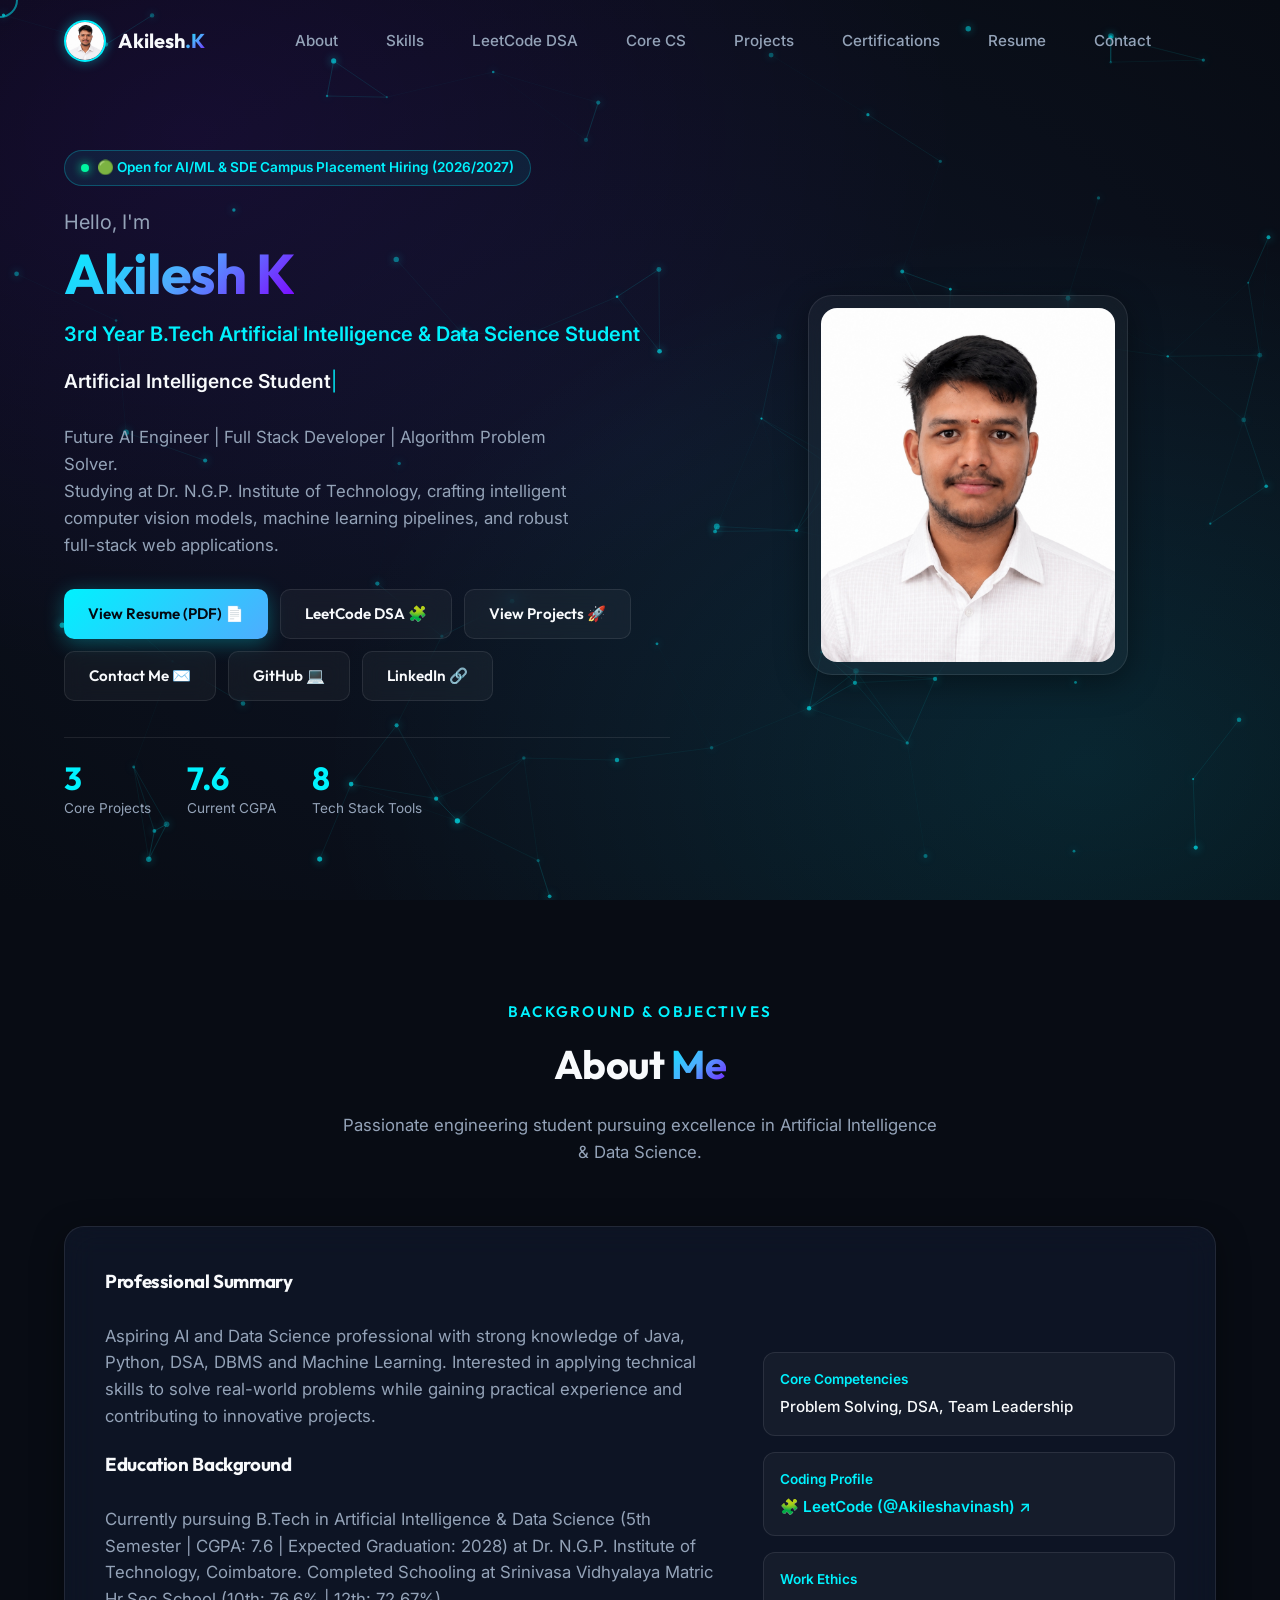
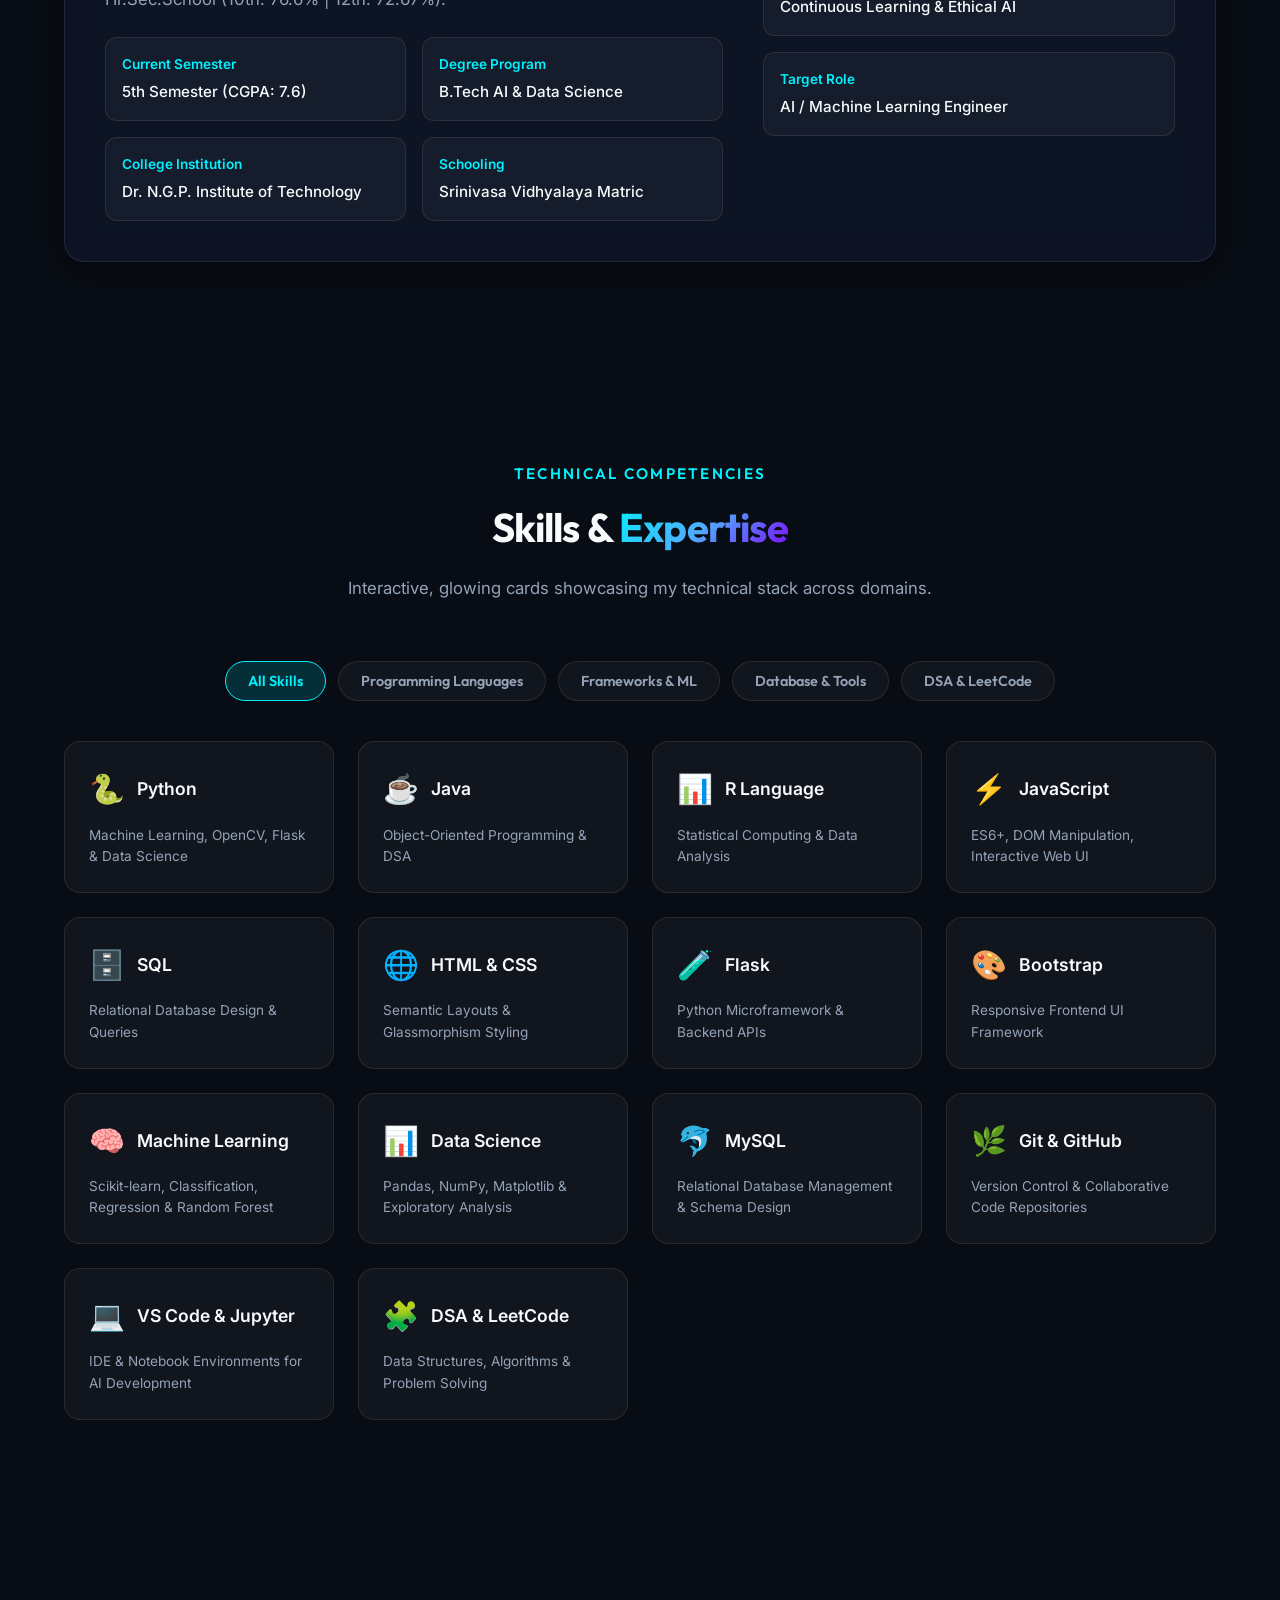
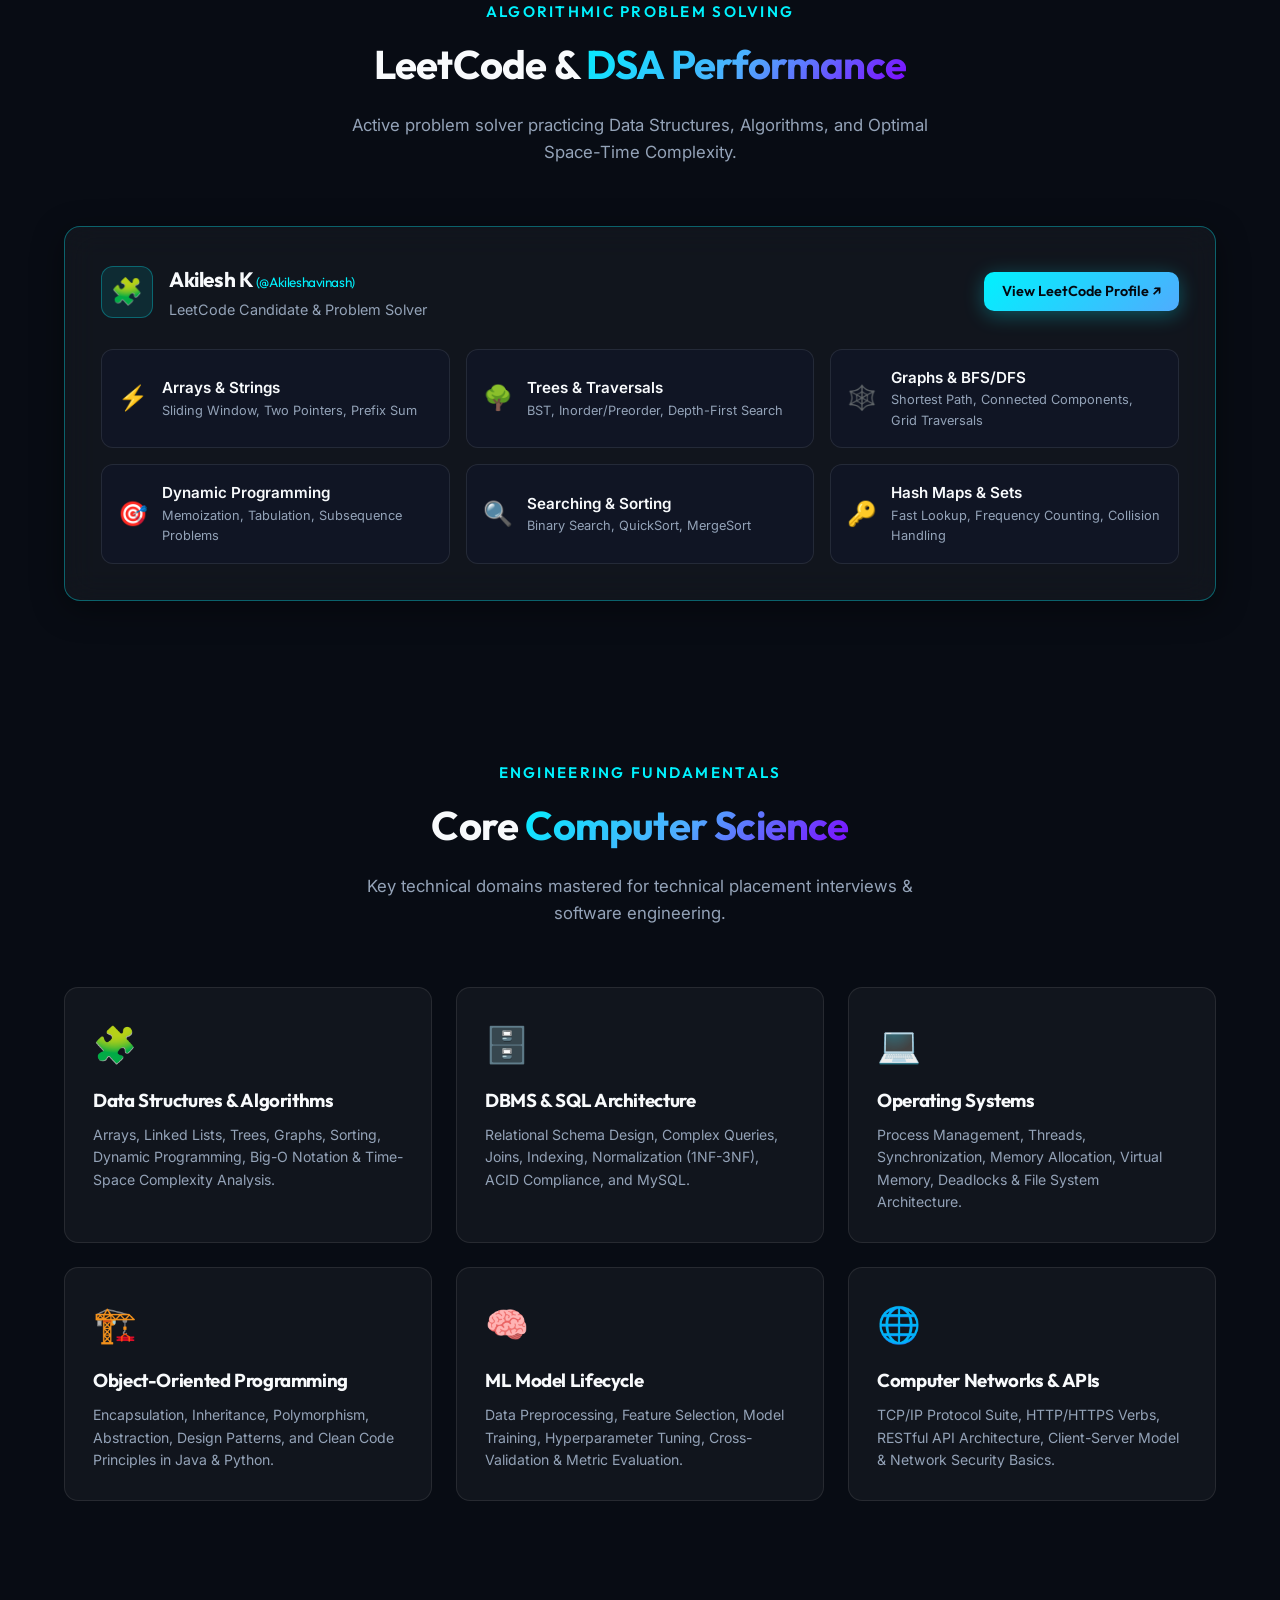
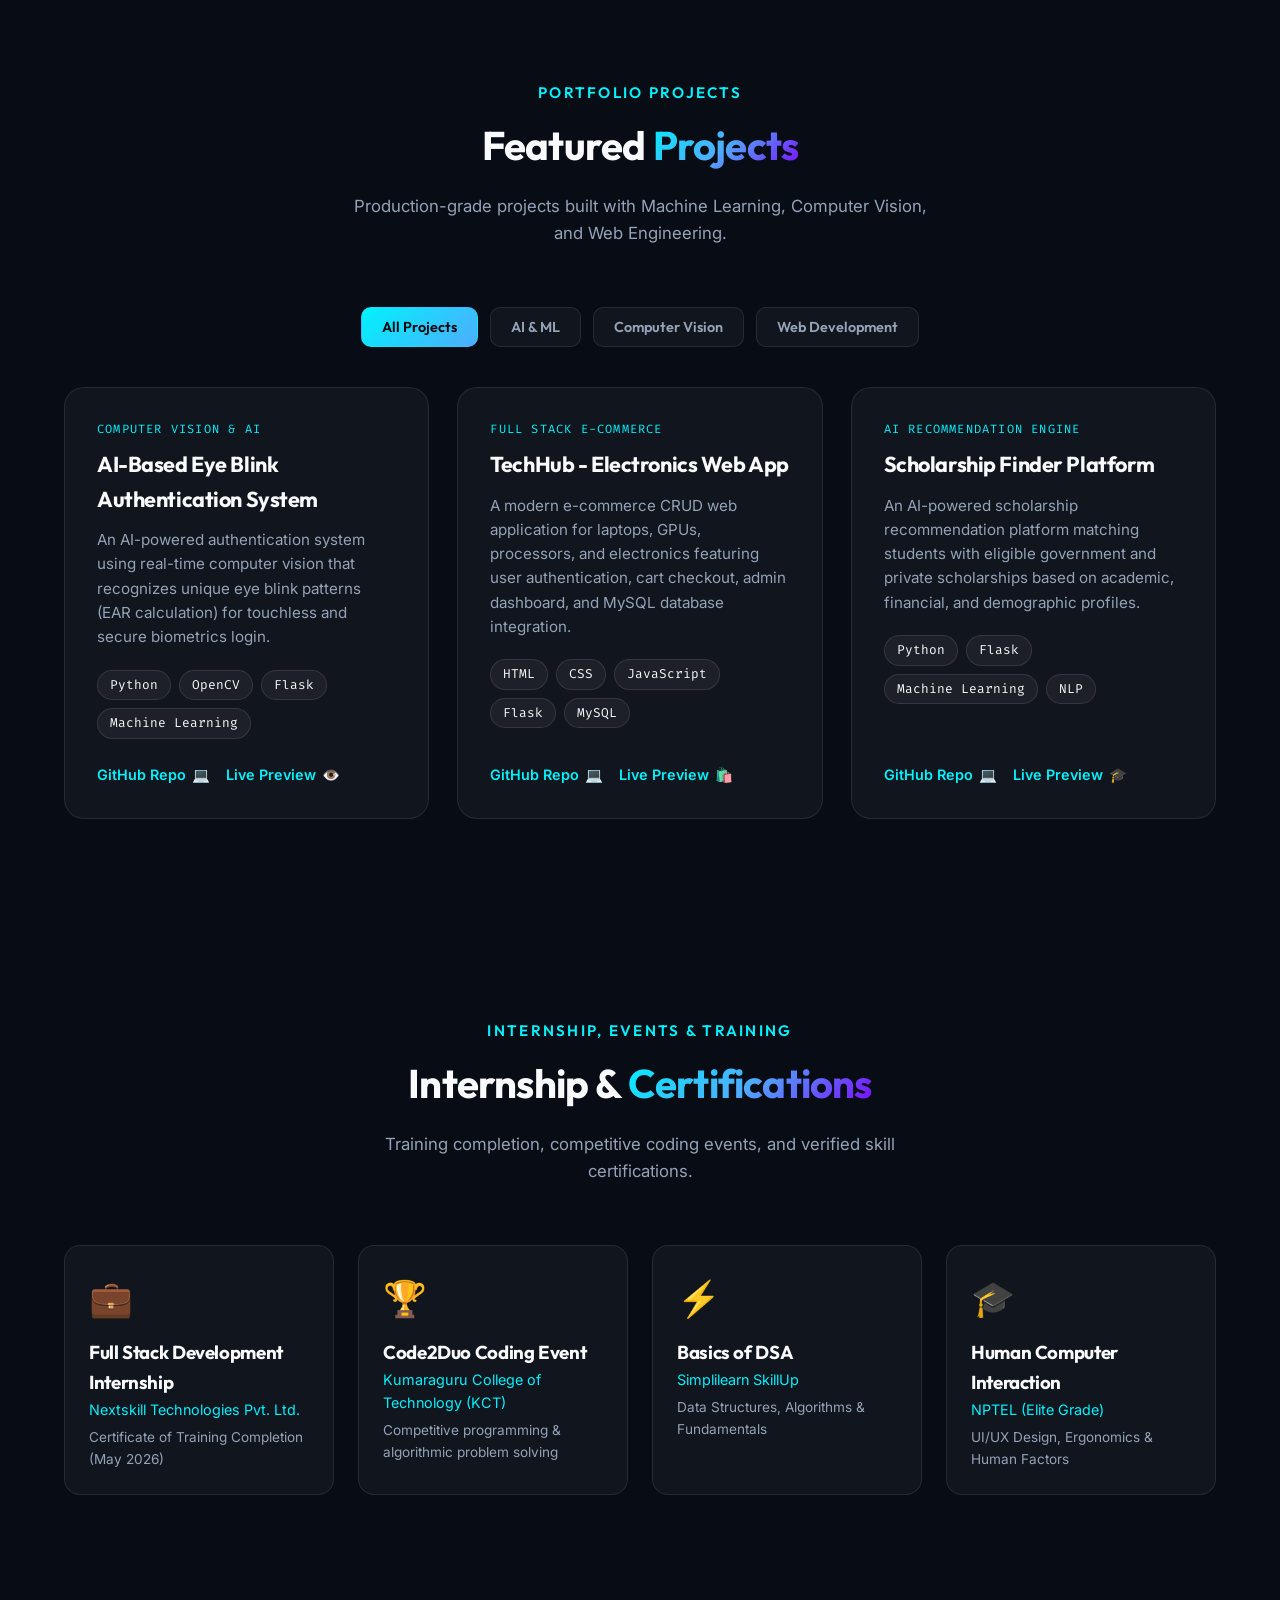
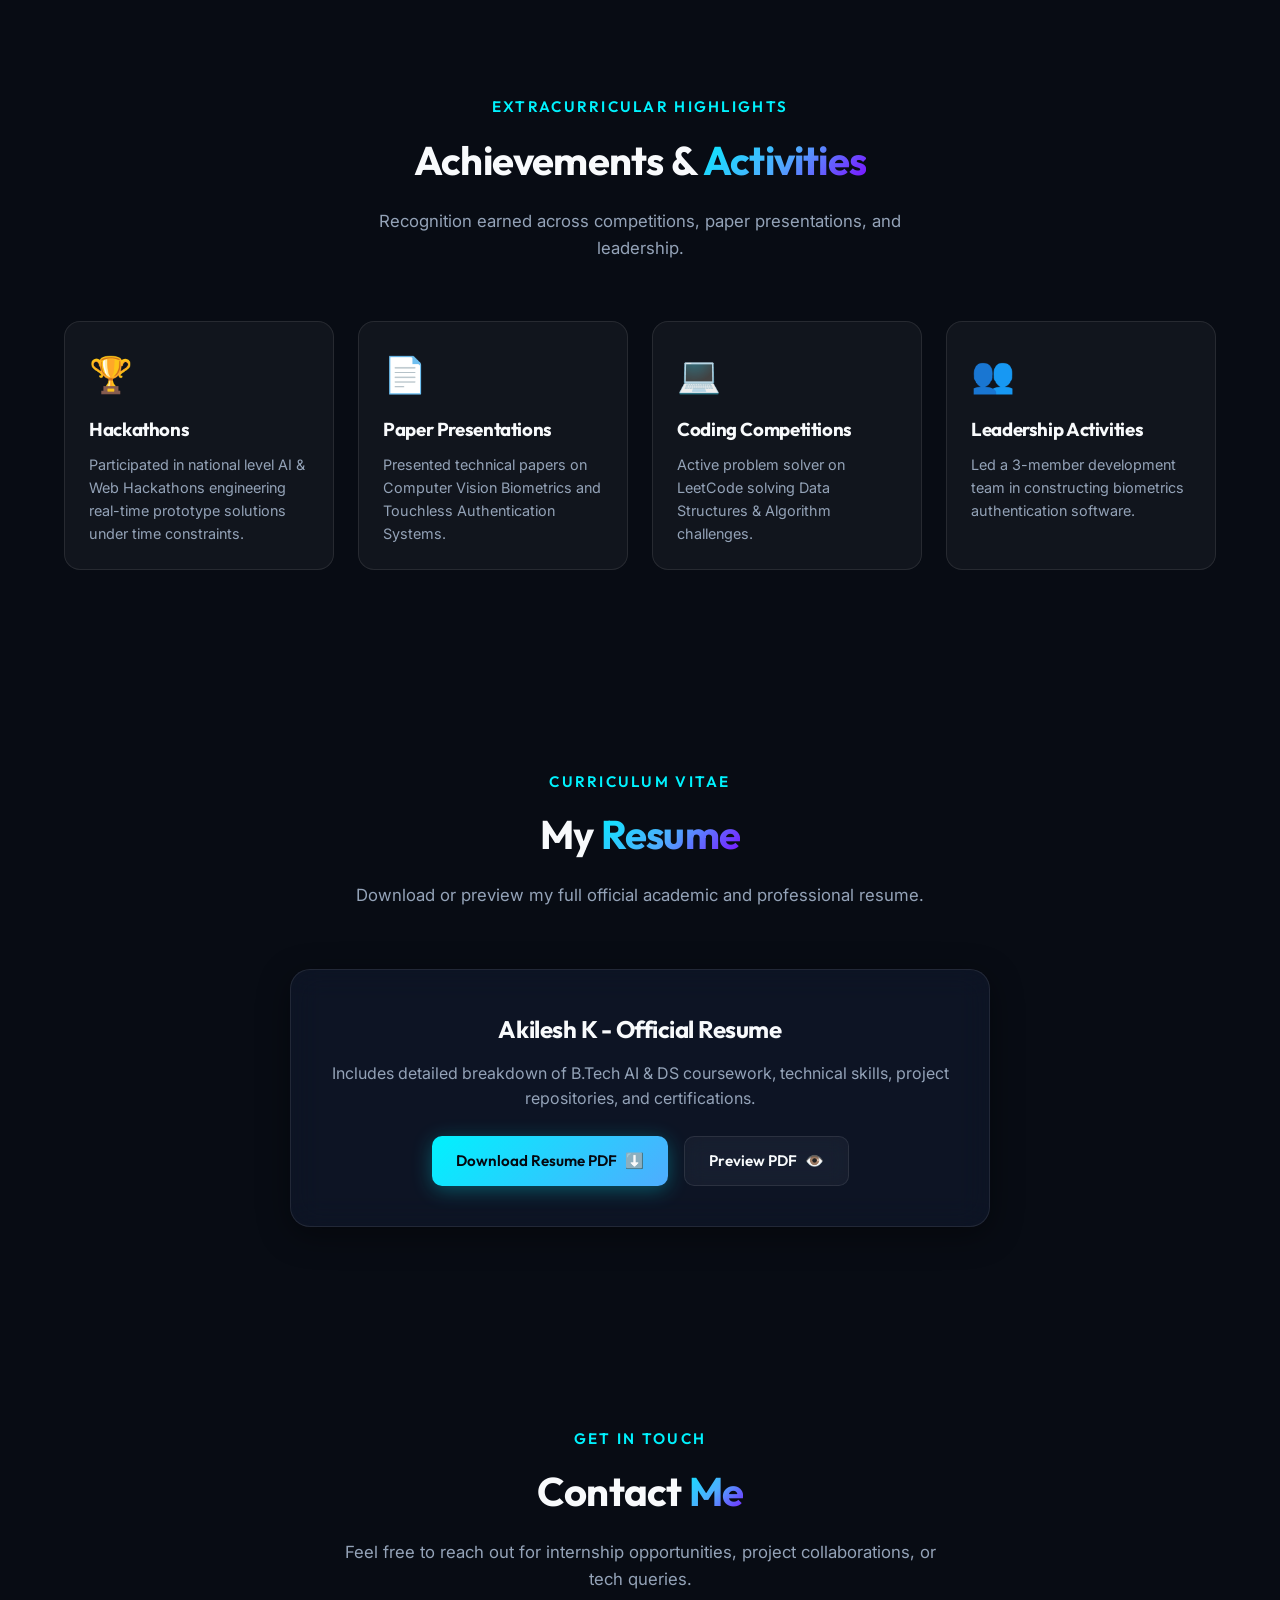
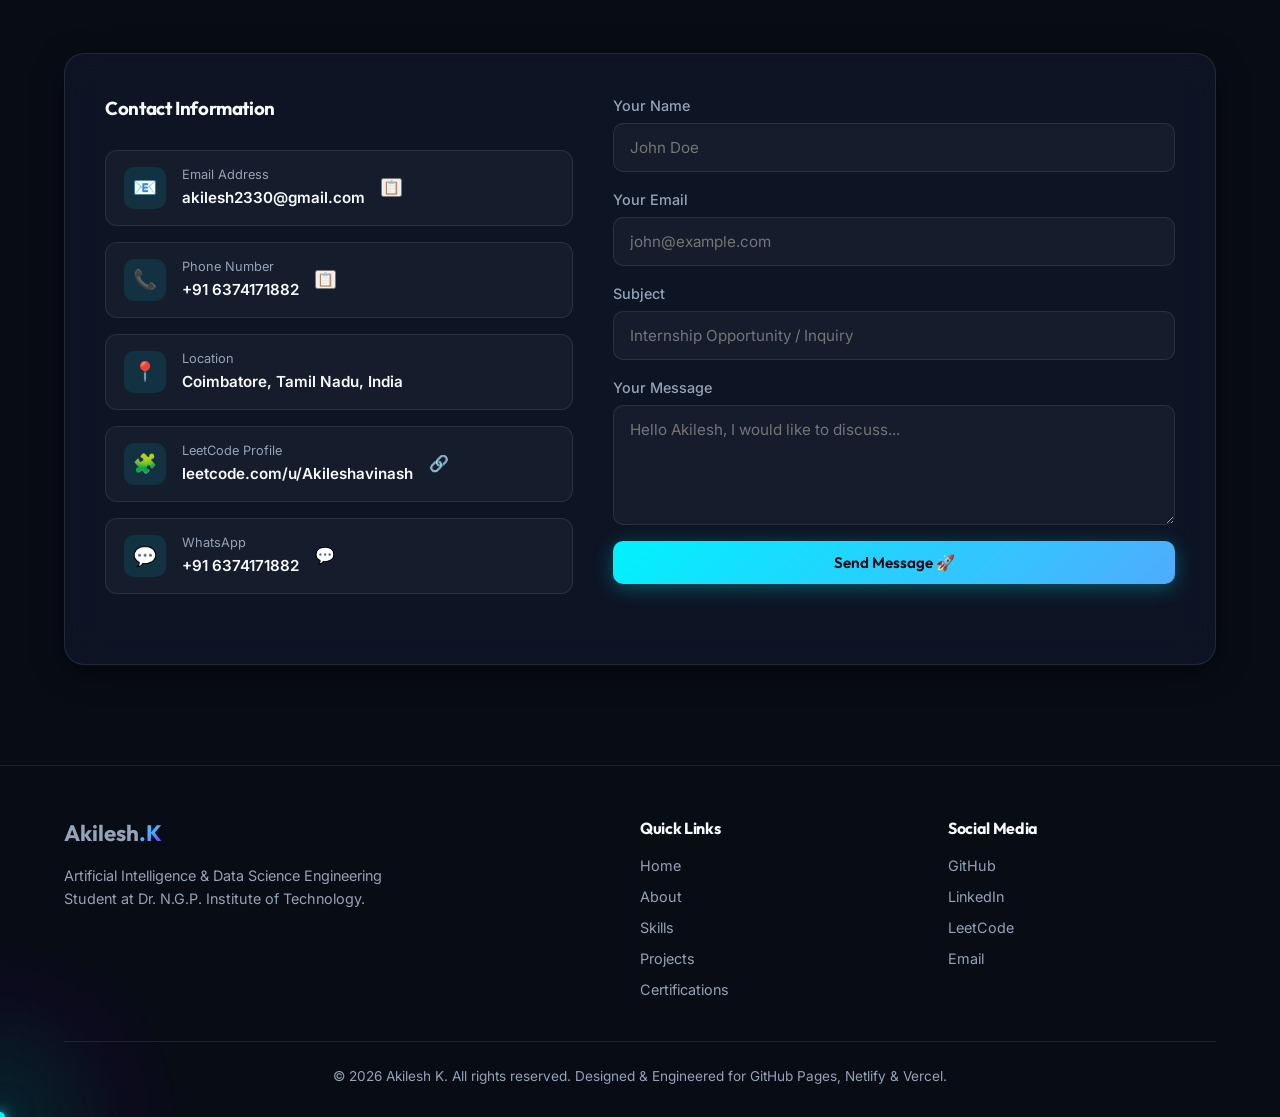
==== commit 85d80d90: "Remove sound toggle button and disable audio effects" ====
--- a/index.html
+++ b/index.html
@@ -88,7 +88,6 @@
       </ul>
 
       <div class="nav-actions">
-        <button id="sound-toggle-btn" class="nav-action-btn" title="Toggle Sound Effects">🔊 Sound On</button>
         <button id="mobile-menu-toggle" class="mobile-menu-btn" aria-label="Toggle Menu">☰</button>
       </div>
     </div>
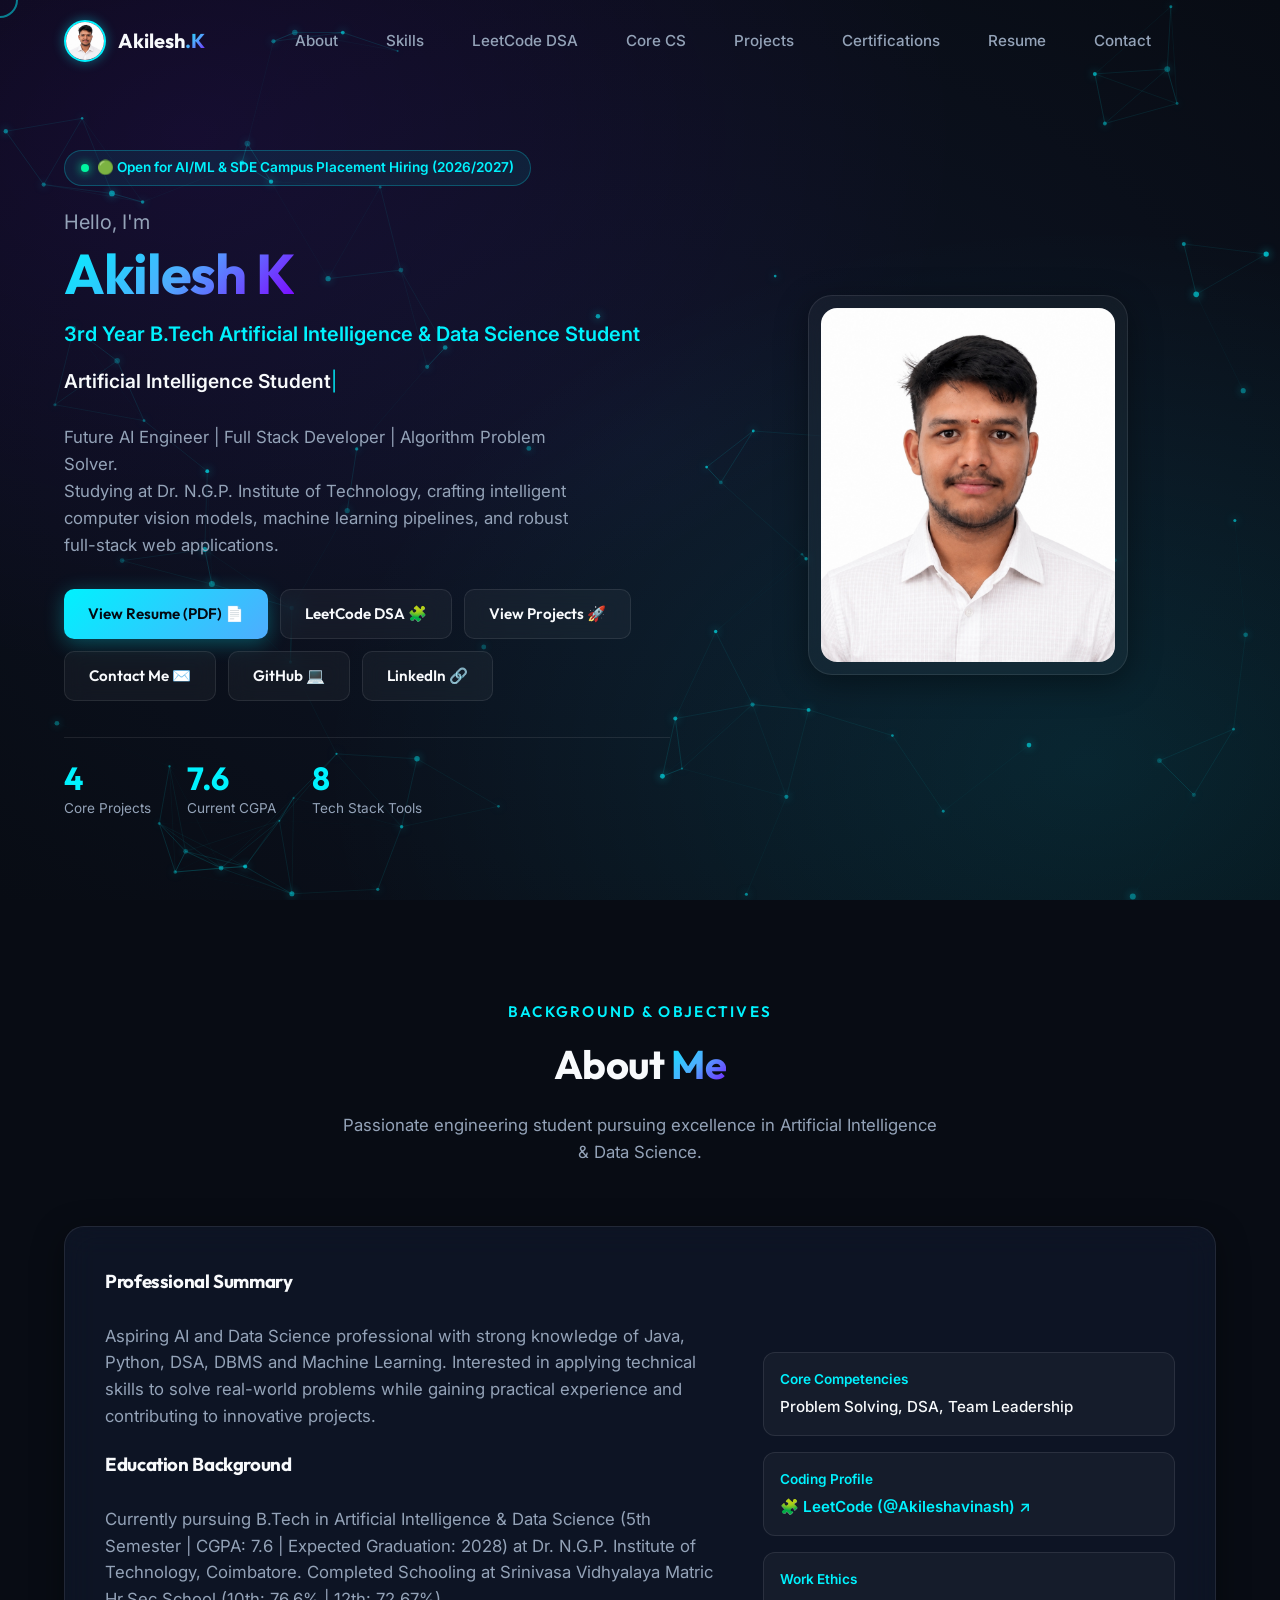
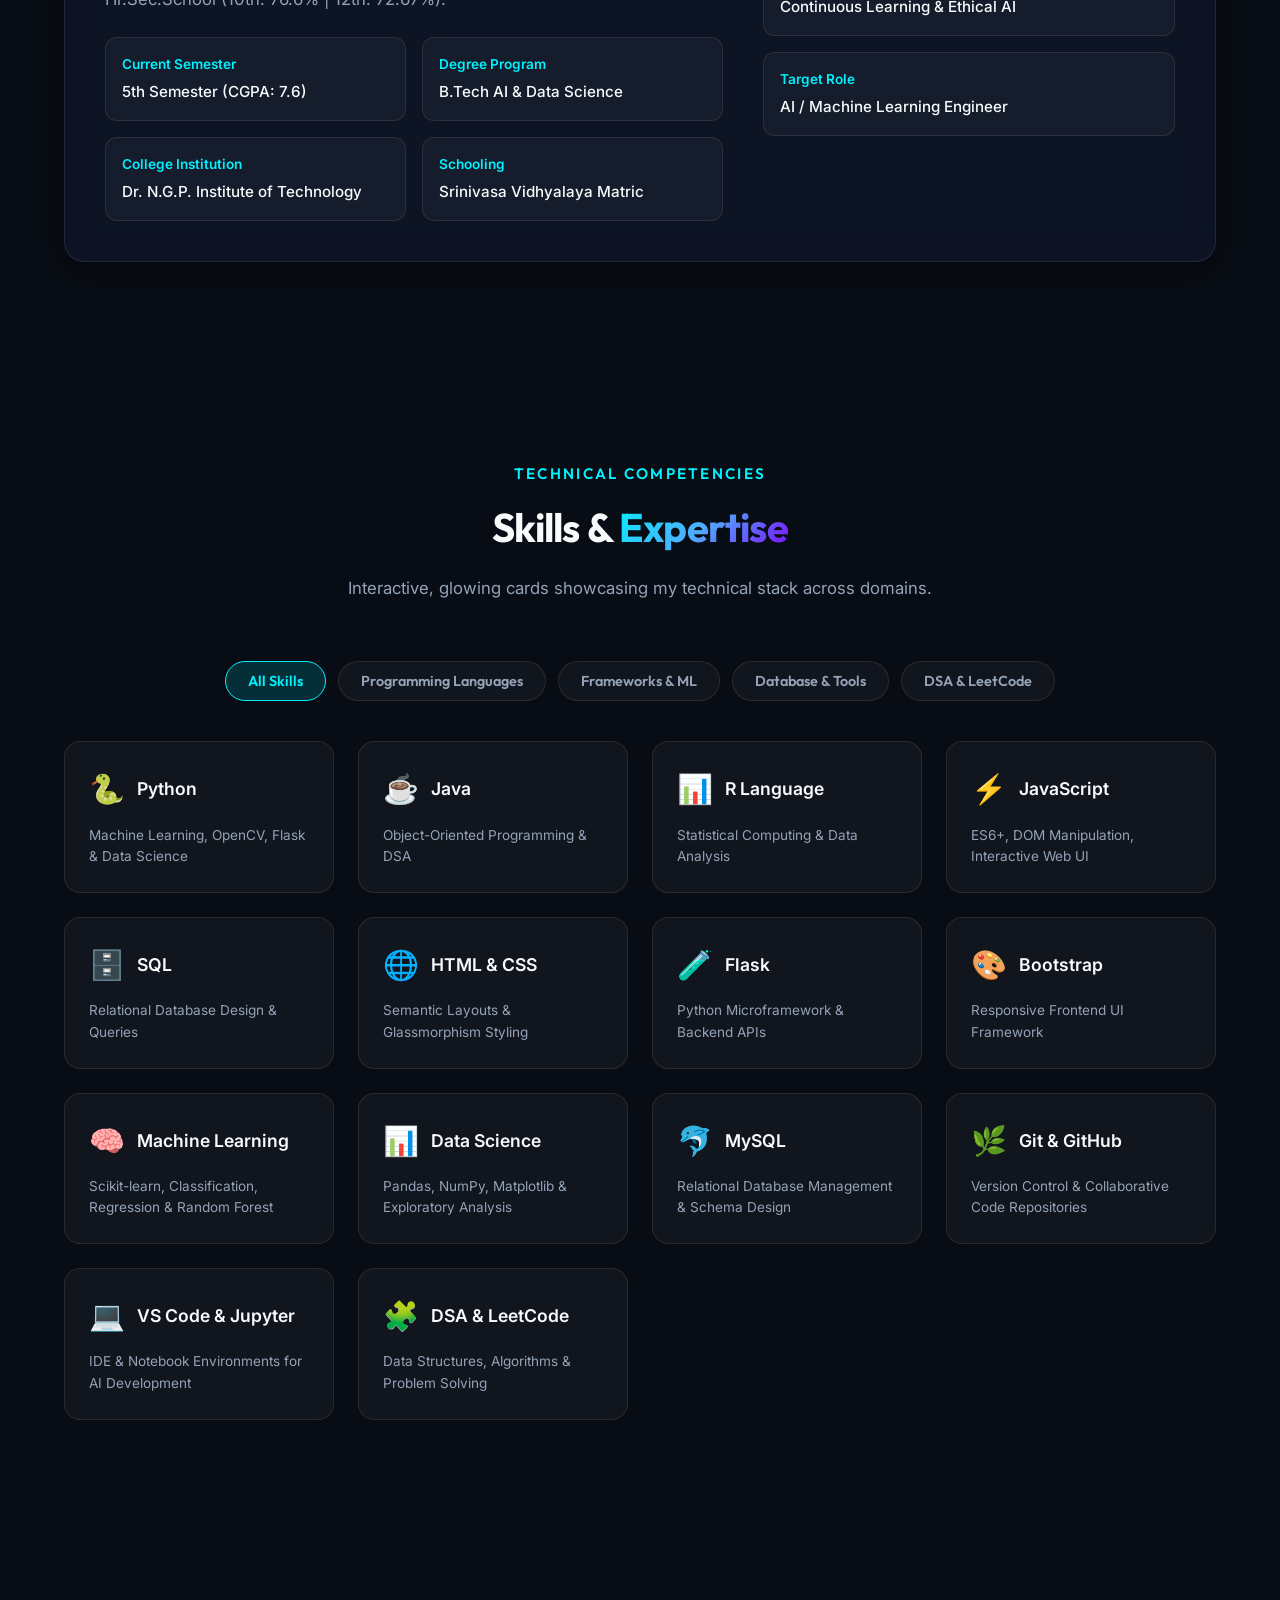
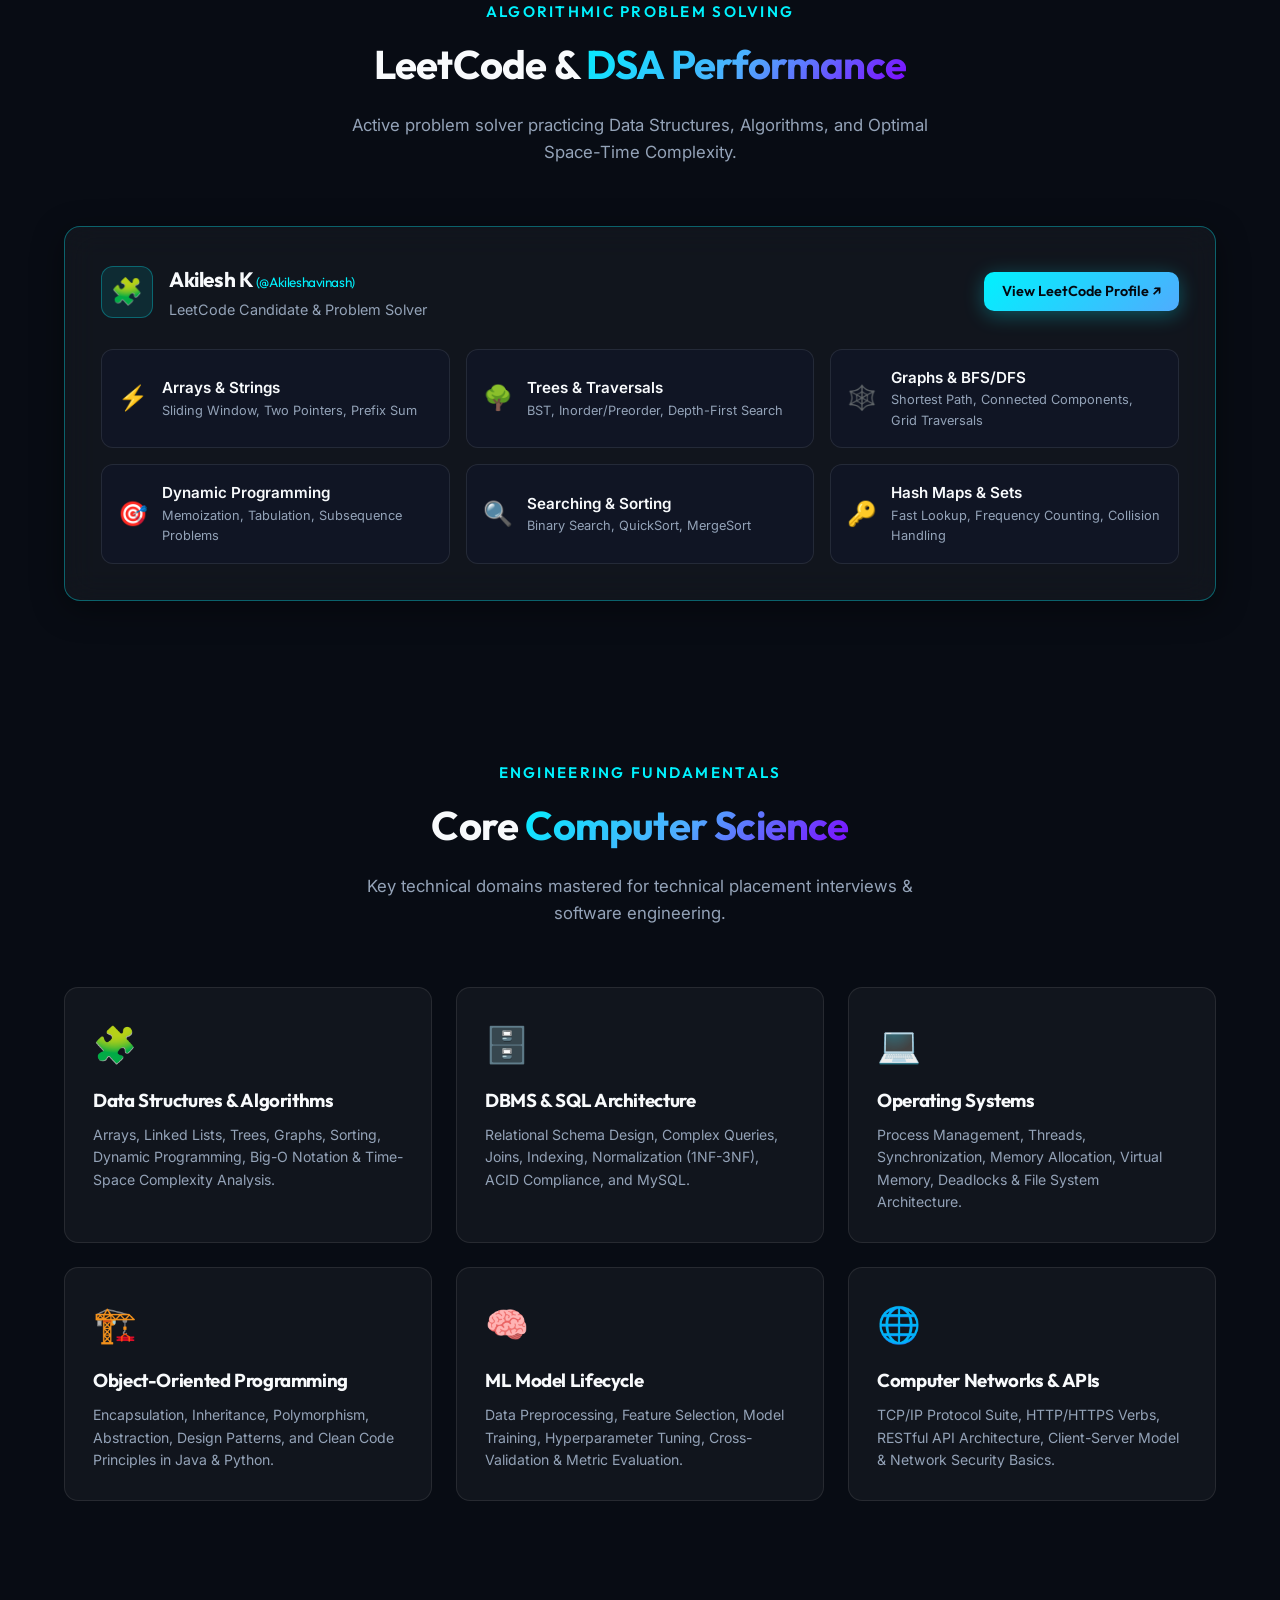
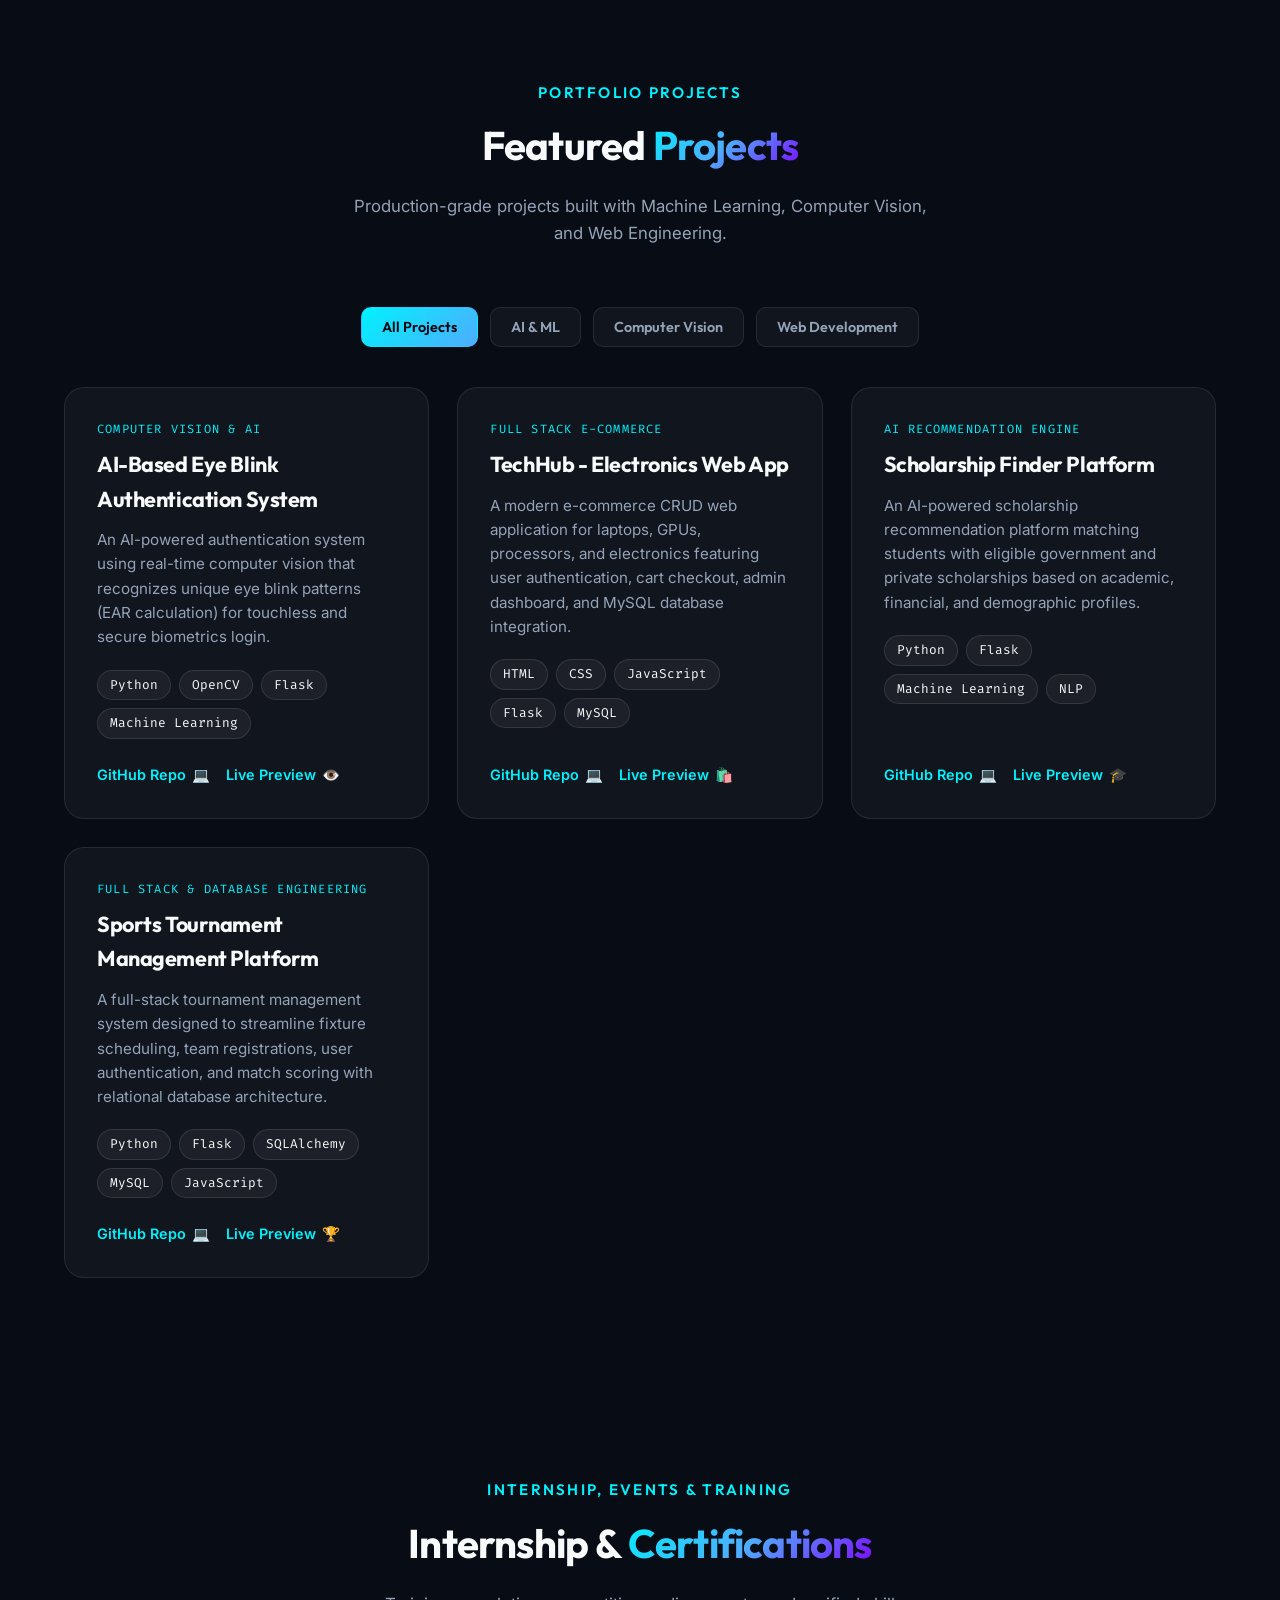
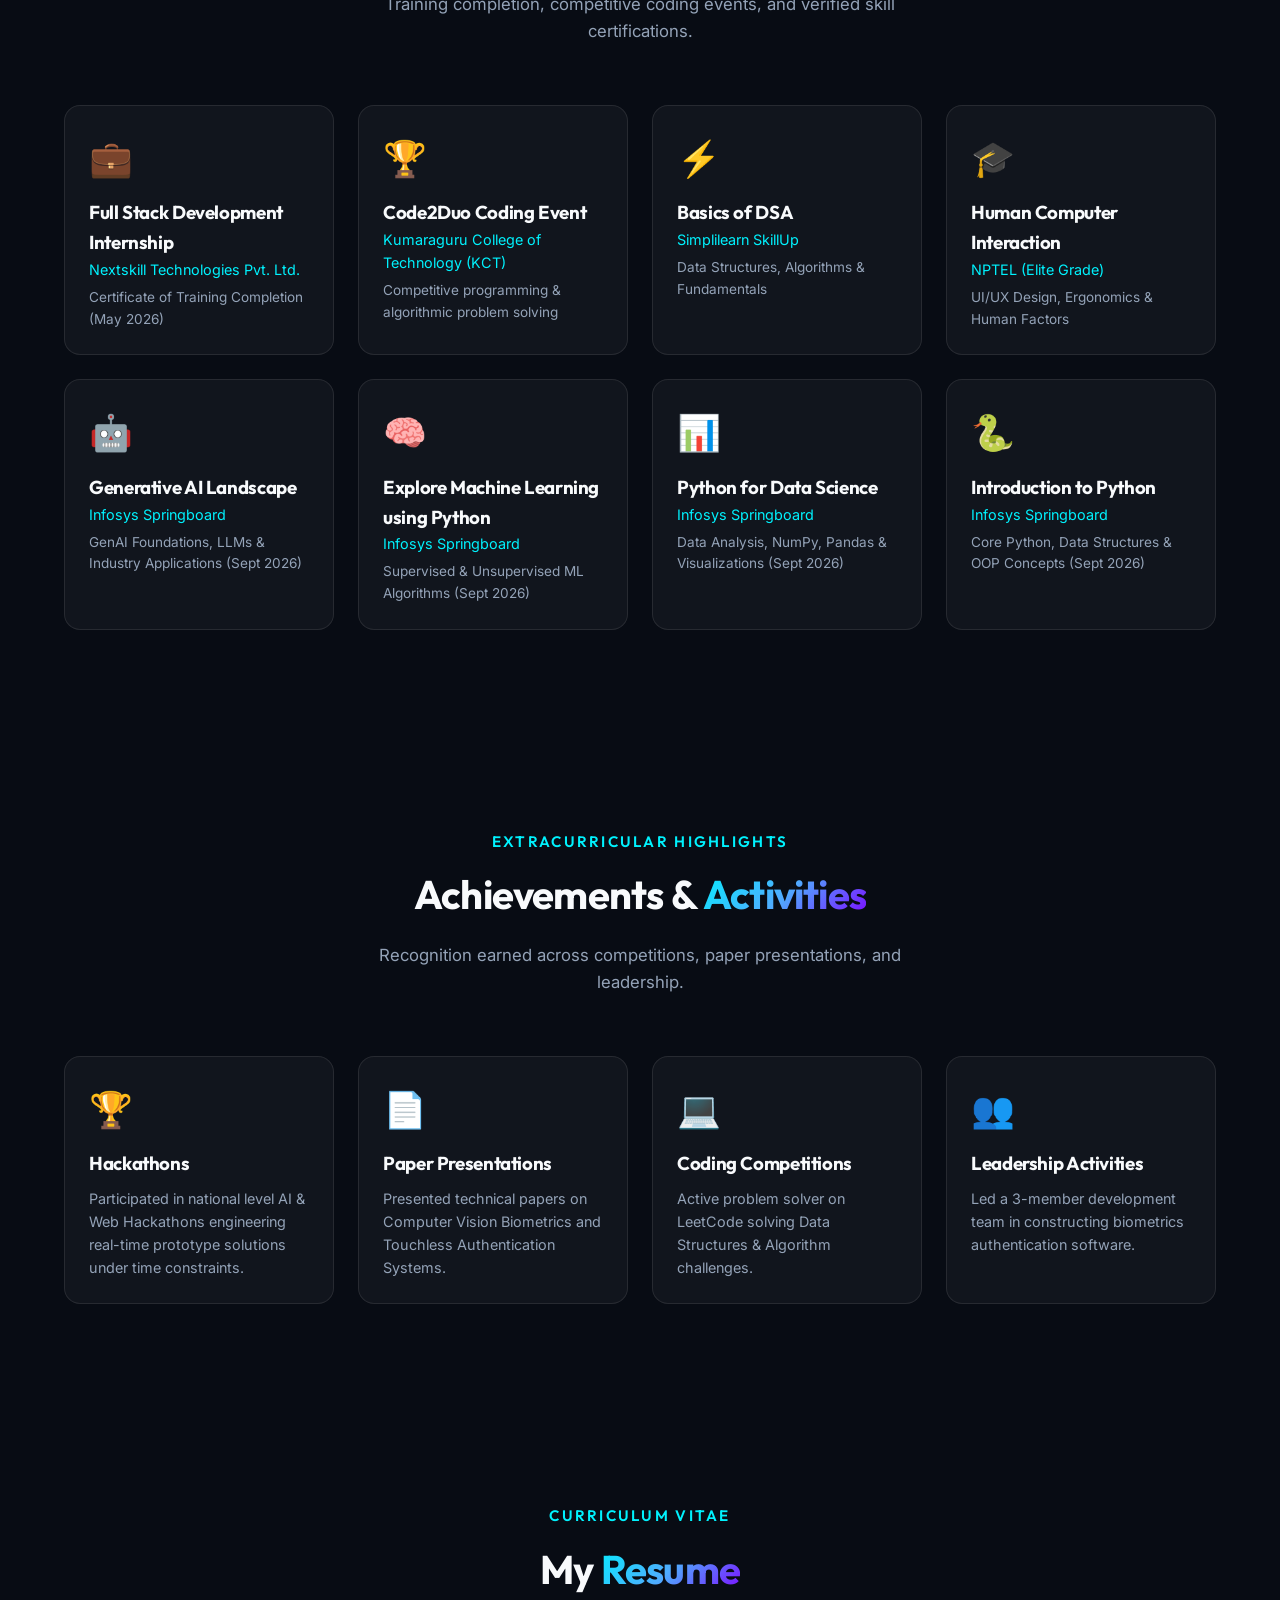
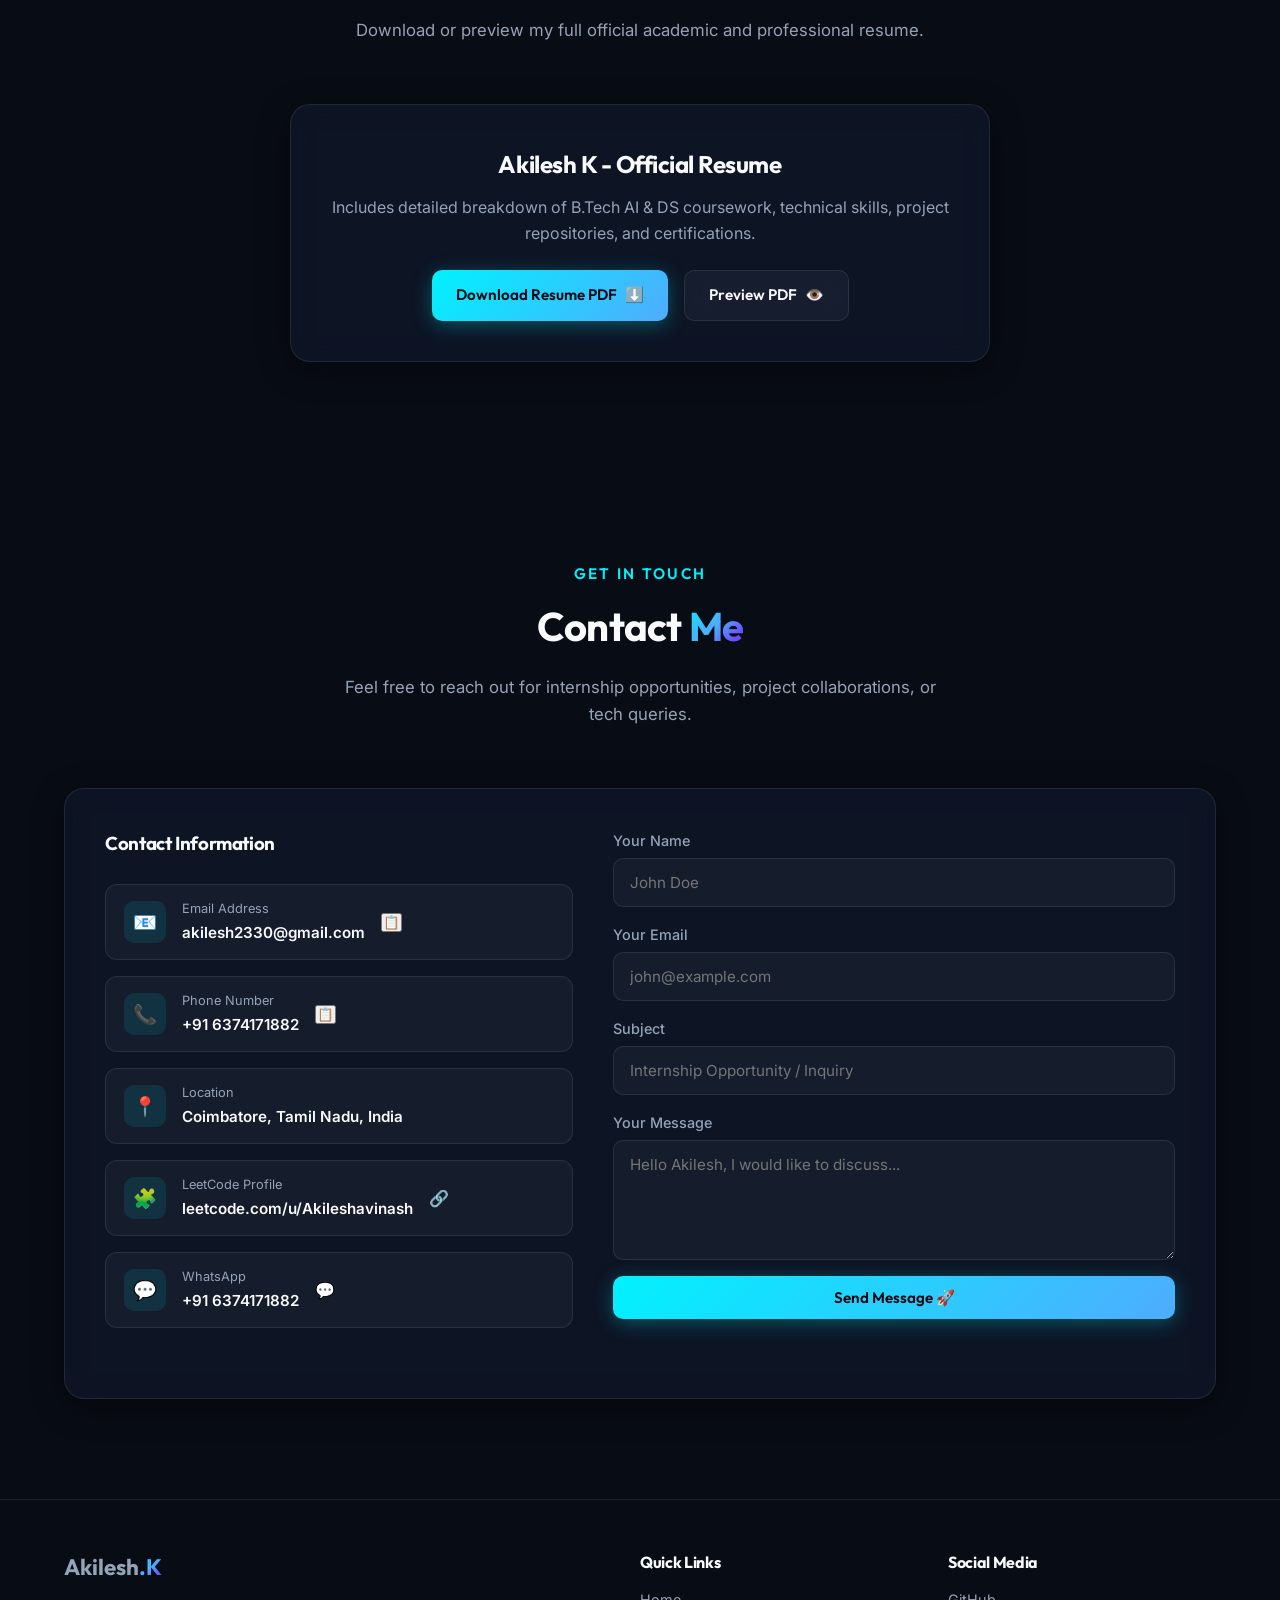
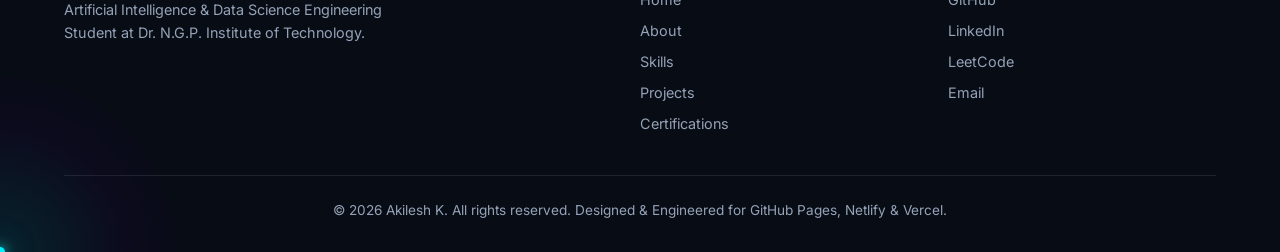
==== commit f3749e7c: "Add Sports Tournament project, direct repo links, and 4 Infosys Springboard certificates" ====
--- a/index.html
+++ b/index.html
@@ -143,7 +143,7 @@
 
         <div class="hero-stats">
           <div class="stat-item">
-            <span class="stat-number" data-target="3">0</span>
+            <span class="stat-number" data-target="4">0</span>
             <span class="stat-label">Core Projects</span>
           </div>
           <div class="stat-item">
@@ -531,7 +531,7 @@
             </div>
           </div>
           <div class="project-links">
-            <a href="https://github.com/akilesh2330" target="_blank" class="project-link-btn">
+            <a href="https://github.com/akilesh2330/touchless-eyeblink-authentication" target="_blank" class="project-link-btn">
               GitHub Repo <span>💻</span>
             </a>
             <a href="javascript:void(0)" onclick="openModal('project1-demo')" class="project-link-btn">
@@ -582,11 +582,37 @@
             </div>
           </div>
           <div class="project-links">
-            <a href="https://github.com/akilesh2330" target="_blank" class="project-link-btn">
+            <a href="https://github.com/akilesh2330/AI-Based-Scholarship-finder-" target="_blank" class="project-link-btn">
               GitHub Repo <span>💻</span>
             </a>
             <a href="javascript:void(0)" onclick="openModal('project3-demo')" class="project-link-btn">
               Live Preview <span>🎓</span>
+            </a>
+          </div>
+        </div>
+
+        <!-- Project 4 -->
+        <div class="project-card" data-category="web">
+          <div>
+            <span class="project-category-badge">Full Stack & Database Engineering</span>
+            <h3 class="project-title">Sports Tournament Management Platform</h3>
+            <p class="project-desc">
+              A full-stack tournament management system designed to streamline fixture scheduling, team registrations, user authentication, and match scoring with relational database architecture.
+            </p>
+            <div class="project-tech">
+              <span class="tech-tag">Python</span>
+              <span class="tech-tag">Flask</span>
+              <span class="tech-tag">SQLAlchemy</span>
+              <span class="tech-tag">MySQL</span>
+              <span class="tech-tag">JavaScript</span>
+            </div>
+          </div>
+          <div class="project-links">
+            <a href="https://github.com/akilesh2330/Sports-tournament-manage" target="_blank" class="project-link-btn">
+              GitHub Repo <span>💻</span>
+            </a>
+            <a href="javascript:void(0)" onclick="openModal('project4-demo')" class="project-link-btn">
+              Live Preview <span>🏆</span>
             </a>
           </div>
         </div>
@@ -630,6 +656,38 @@
           <h3 class="cert-title">Human Computer Interaction</h3>
           <p style="color:var(--accent-cyan); font-size:0.9rem;">NPTEL (Elite Grade)</p>
           <p style="color:var(--text-muted); font-size:0.85rem; margin-top:6px;">UI/UX Design, Ergonomics & Human Factors</p>
+        </div>
+
+        <!-- Infosys Springboard: Generative AI Landscape -->
+        <div class="cert-card">
+          <div class="cert-icon">🤖</div>
+          <h3 class="cert-title">Generative AI Landscape</h3>
+          <p style="color:var(--accent-cyan); font-size:0.9rem;">Infosys Springboard</p>
+          <p style="color:var(--text-muted); font-size:0.85rem; margin-top:6px;">GenAI Foundations, LLMs & Industry Applications (Sept 2026)</p>
+        </div>
+
+        <!-- Infosys Springboard: Explore Machine Learning using Python -->
+        <div class="cert-card">
+          <div class="cert-icon">🧠</div>
+          <h3 class="cert-title">Explore Machine Learning using Python</h3>
+          <p style="color:var(--accent-cyan); font-size:0.9rem;">Infosys Springboard</p>
+          <p style="color:var(--text-muted); font-size:0.85rem; margin-top:6px;">Supervised & Unsupervised ML Algorithms (Sept 2026)</p>
+        </div>
+
+        <!-- Infosys Springboard: Python for Data Science -->
+        <div class="cert-card">
+          <div class="cert-icon">📊</div>
+          <h3 class="cert-title">Python for Data Science</h3>
+          <p style="color:var(--accent-cyan); font-size:0.9rem;">Infosys Springboard</p>
+          <p style="color:var(--text-muted); font-size:0.85rem; margin-top:6px;">Data Analysis, NumPy, Pandas & Visualizations (Sept 2026)</p>
+        </div>
+
+        <!-- Infosys Springboard: Introduction to Python -->
+        <div class="cert-card">
+          <div class="cert-icon">🐍</div>
+          <h3 class="cert-title">Introduction to Python</h3>
+          <p style="color:var(--accent-cyan); font-size:0.9rem;">Infosys Springboard</p>
+          <p style="color:var(--text-muted); font-size:0.85rem; margin-top:6px;">Core Python, Data Structures & OOP Concepts (Sept 2026)</p>
         </div>
       </div>
     </div>
@@ -891,7 +949,7 @@
       </div>
 
       <div style="display:flex; justify-content:space-between; align-items:center;">
-        <a href="https://github.com/akilesh2330" target="_blank" class="btn btn-primary" style="font-size:0.85rem;">
+        <a href="https://github.com/akilesh2330/touchless-eyeblink-authentication" target="_blank" class="btn btn-primary" style="font-size:0.85rem;">
           View Repository on GitHub 💻
         </a>
         <button class="btn btn-secondary" onclick="closeModal('project1-demo')" style="font-size:0.85rem;">Close Modal</button>
@@ -963,10 +1021,46 @@
       </div>
 
       <div style="display:flex; justify-content:space-between; align-items:center;">
-        <a href="https://github.com/akilesh2330" target="_blank" class="btn btn-primary" style="font-size:0.85rem;">
+        <a href="https://github.com/akilesh2330/AI-Based-Scholarship-finder-" target="_blank" class="btn btn-primary" style="font-size:0.85rem;">
           View Repository on GitHub 💻
         </a>
         <button class="btn btn-secondary" onclick="closeModal('project3-demo')" style="font-size:0.85rem;">Close Modal</button>
+      </div>
+    </div>
+  </div>
+
+  <!-- Project 4 Live Demo Modal -->
+  <div id="project4-demo" class="modal-overlay">
+    <div class="modal-content" style="max-width: 650px;">
+      <button class="modal-close" onclick="closeModal('project4-demo')">&times;</button>
+      <div style="display:flex; align-items:center; gap:10px; margin-bottom:12px;">
+        <span style="font-size:1.8rem;">🏆</span>
+        <h2 style="font-size:1.4rem;">Sports Tournament Management Platform</h2>
+      </div>
+
+      <div style="background:var(--bg-secondary); padding:16px; border-radius:8px; margin-bottom:16px; border:1px solid var(--border-glass);">
+        <h4 style="color:var(--accent-cyan); margin-bottom:6px;">📌 Full-Stack Architecture & Workflow</h4>
+        <p style="font-size:0.9rem; color:var(--text-muted); line-height:1.5;">
+          A full-stack sports management solution that eliminates manual fixture creation, solves scheduling conflicts, and delivers real-time match progression with role-based access control.
+        </p>
+      </div>
+
+      <div style="display:grid; grid-template-columns: 1fr 1fr; gap:12px; margin-bottom:16px;">
+        <div style="background:rgba(0,242,254,0.05); padding:12px; border-radius:6px; border:1px solid rgba(0,242,254,0.2);">
+          <strong style="color:var(--accent-cyan); font-size:0.85rem;">Backend & Relational Database</strong>
+          <p style="font-size:0.8rem; color:var(--text-muted); margin-top:4px;">Flask application powered by SQLAlchemy ORM with normalized MySQL schemas for Users, Teams, Fixtures, and Scores.</p>
+        </div>
+        <div style="background:rgba(0,245,160,0.05); padding:12px; border-radius:6px; border:1px solid rgba(0,245,160,0.2);">
+          <strong style="color:var(--accent-emerald); font-size:0.85rem;">Authentication & Management</strong>
+          <p style="font-size:0.8rem; color:var(--text-muted); margin-top:4px;">Secure password hashing (Werkzeug), role authorization (Admin vs Player), automated bracket generation, and live leaderboard updates.</p>
+        </div>
+      </div>
+
+      <div style="display:flex; justify-content:space-between; align-items:center;">
+        <a href="https://github.com/akilesh2330/Sports-tournament-manage" target="_blank" class="btn btn-primary" style="font-size:0.85rem;">
+          View Repository on GitHub 💻
+        </a>
+        <button class="btn btn-secondary" onclick="closeModal('project4-demo')" style="font-size:0.85rem;">Close Modal</button>
       </div>
     </div>
   </div>
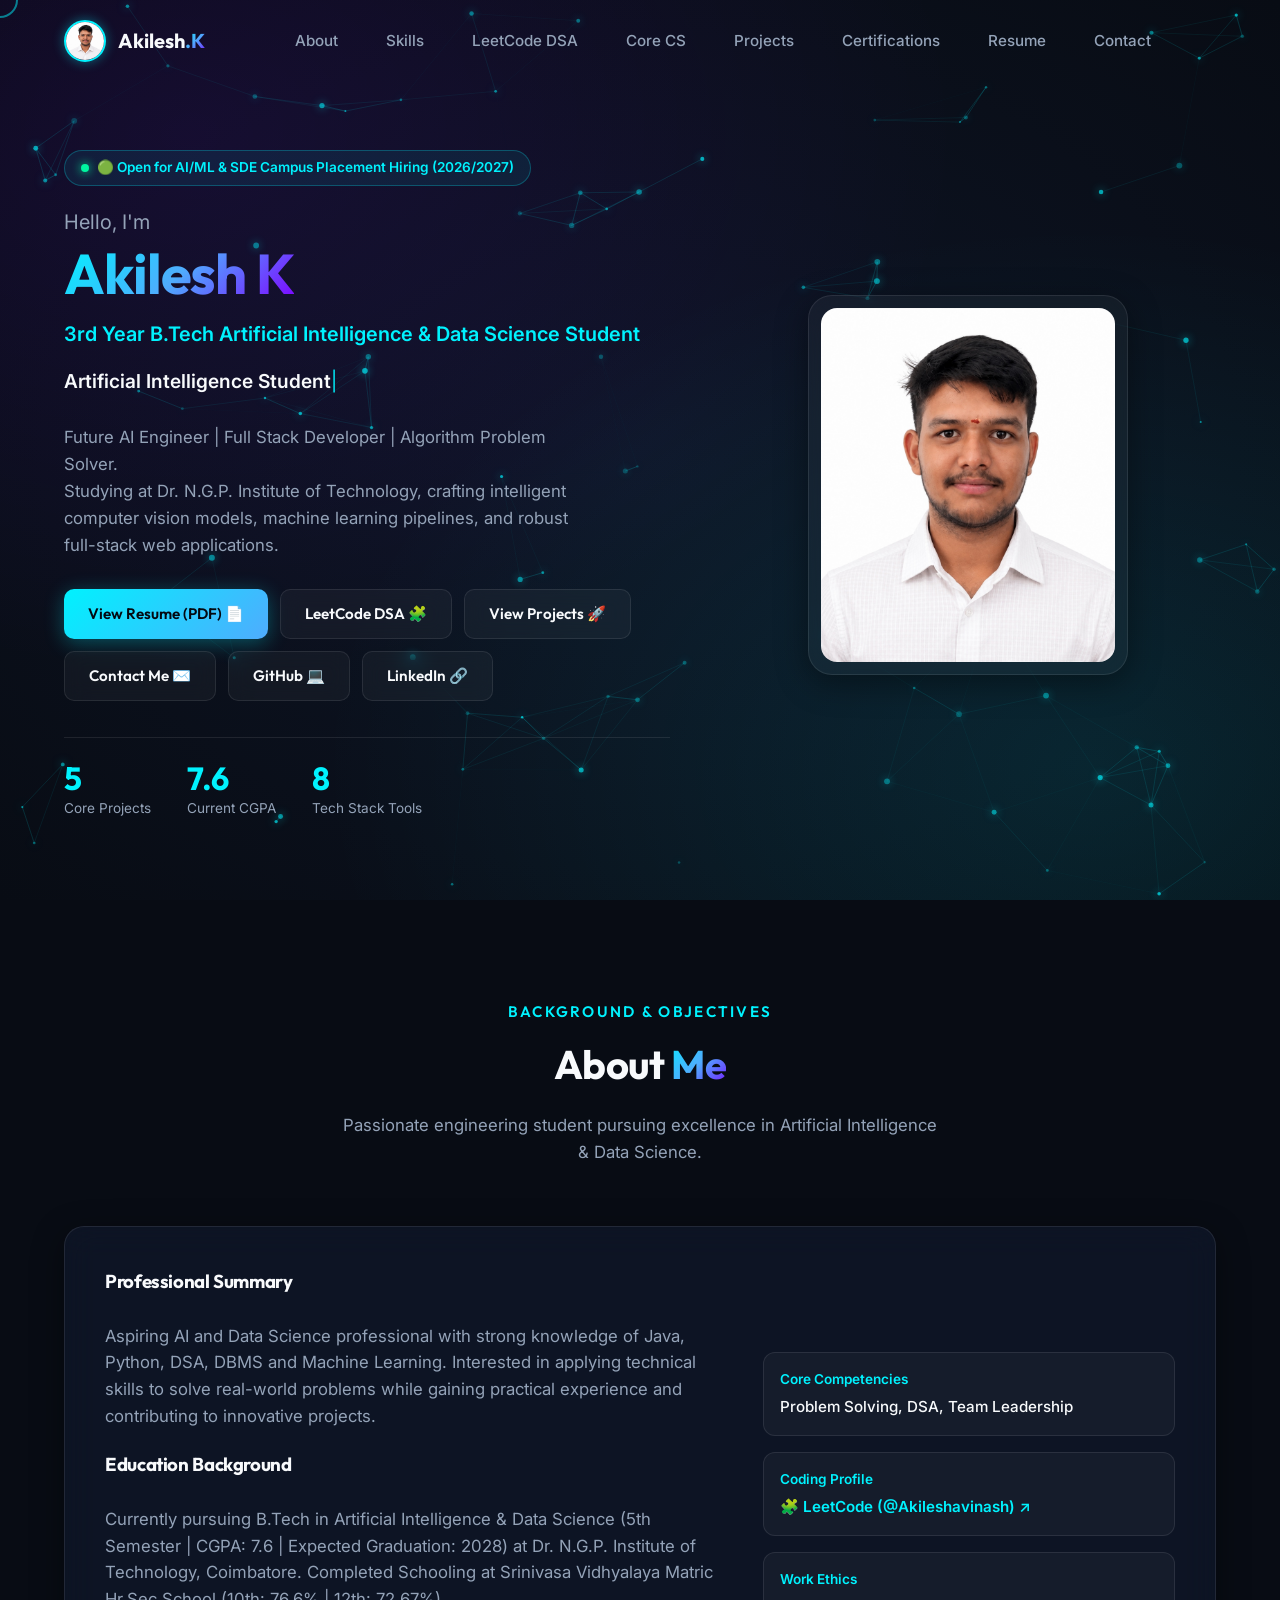
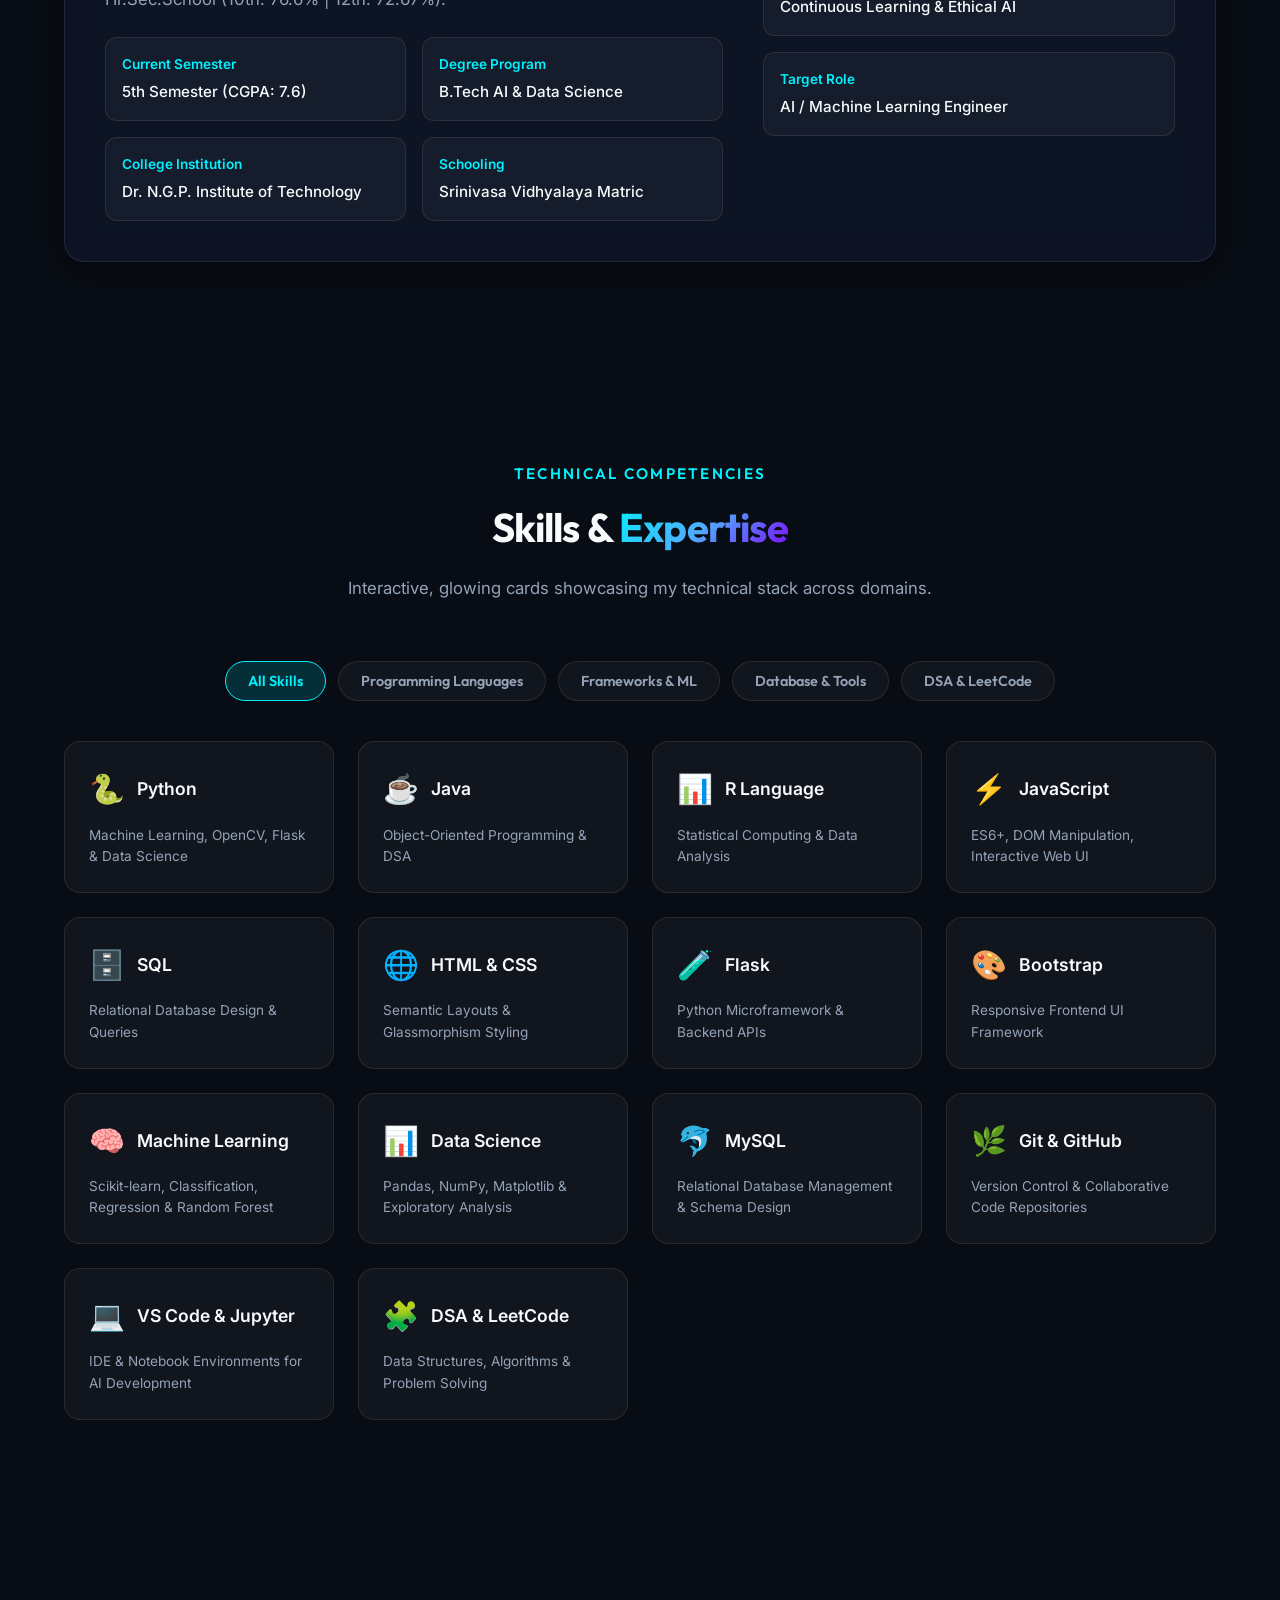
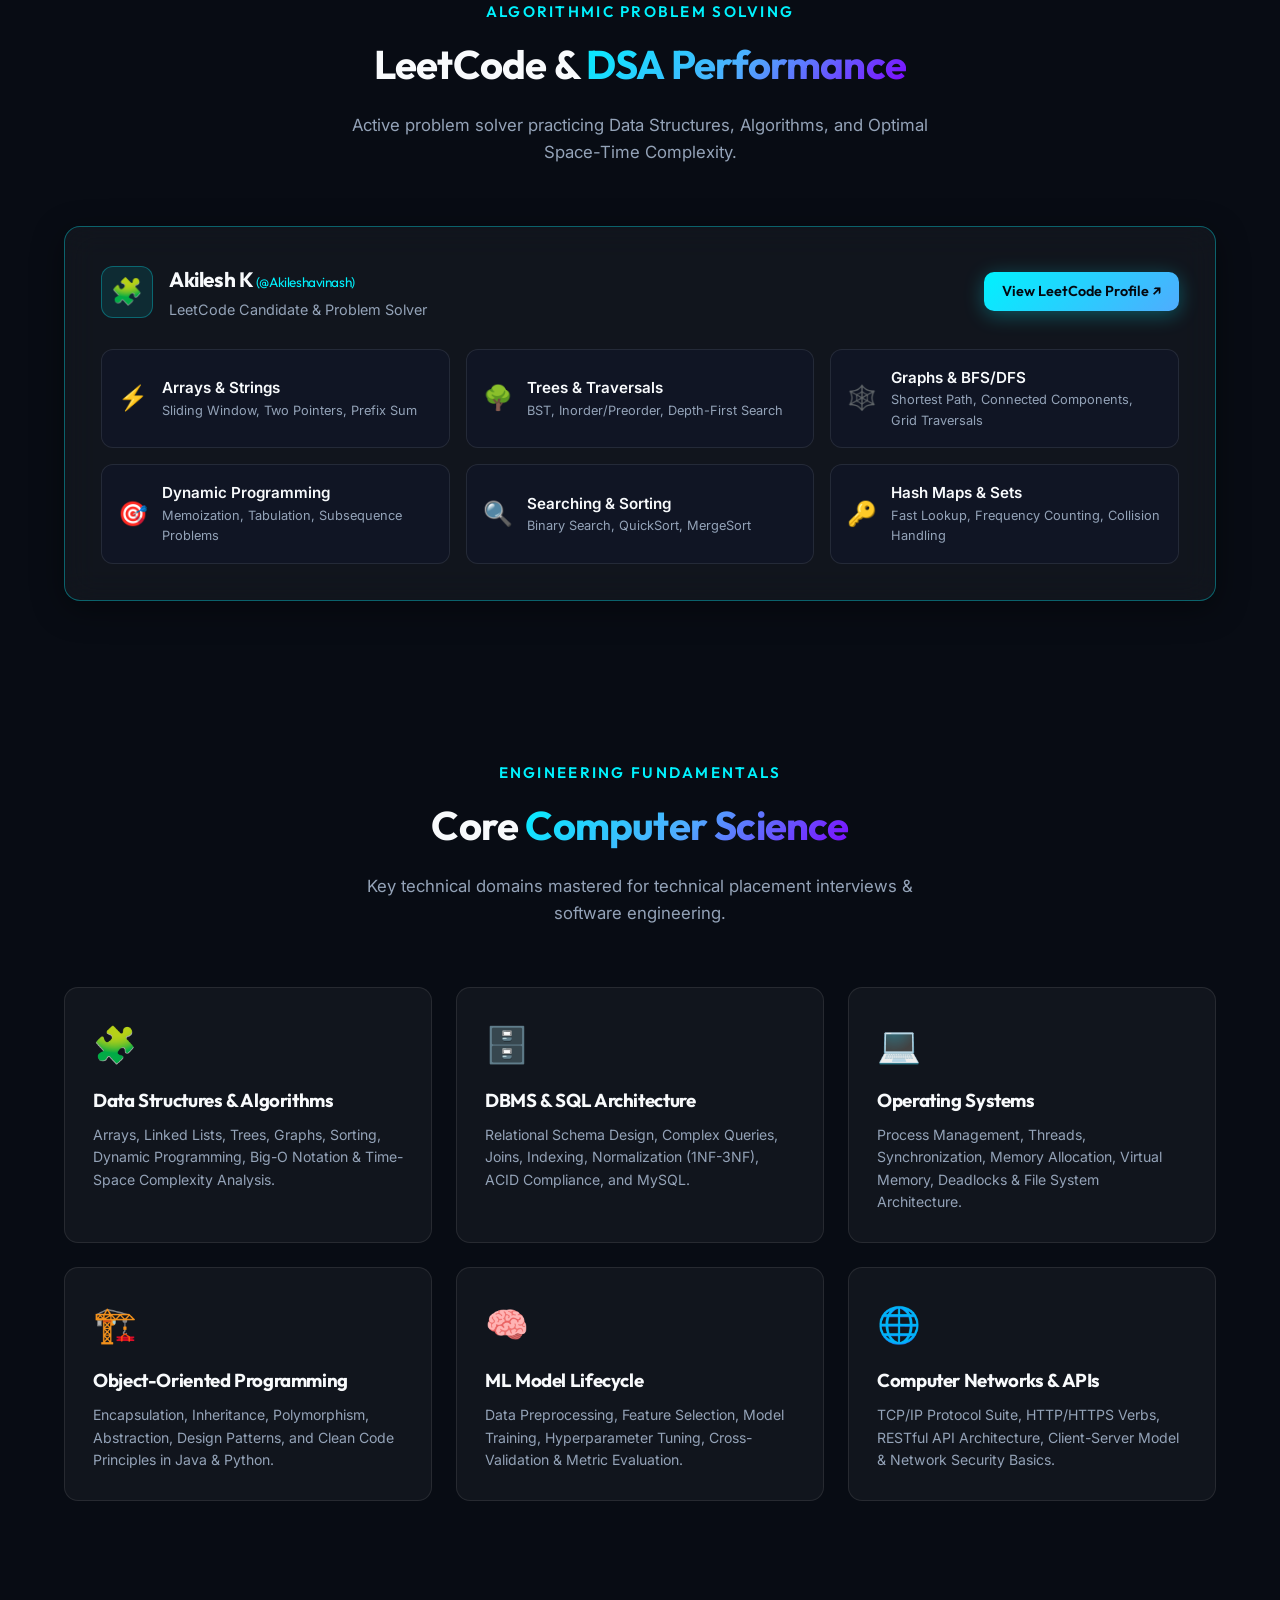
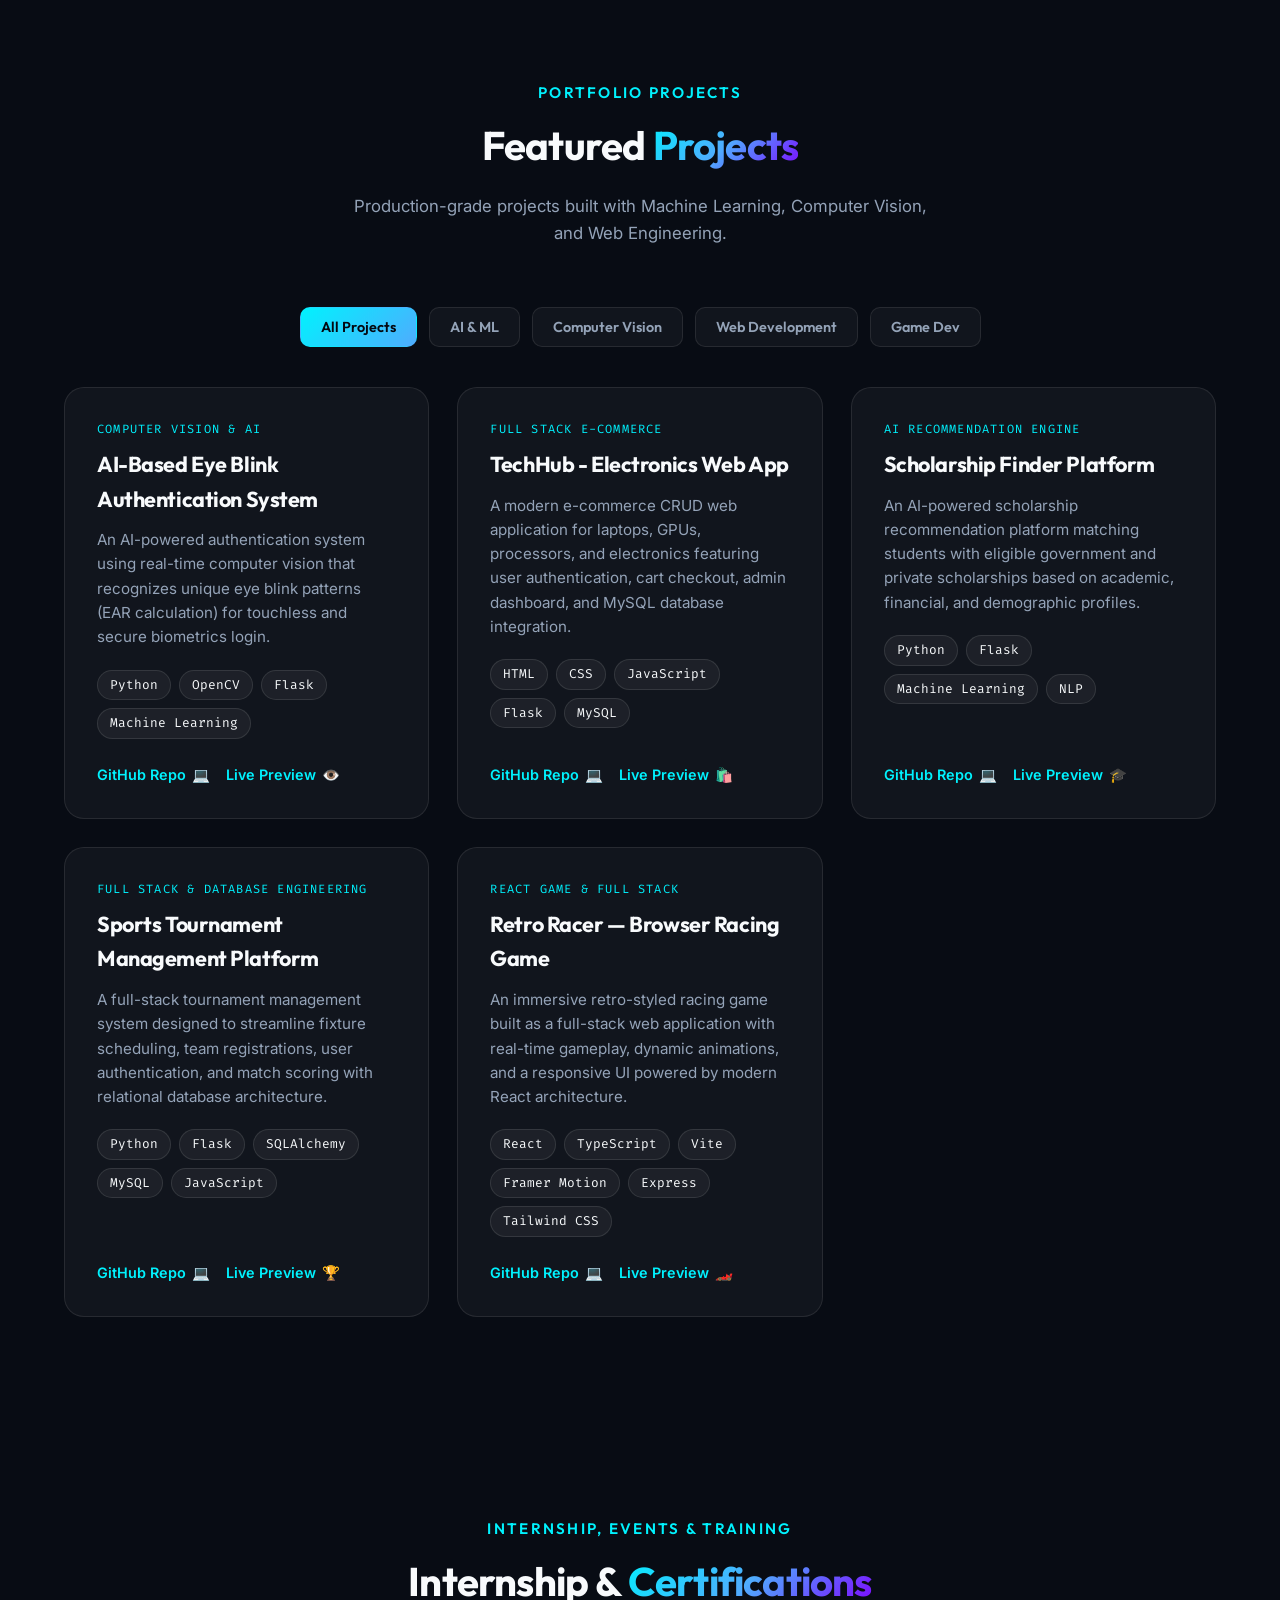
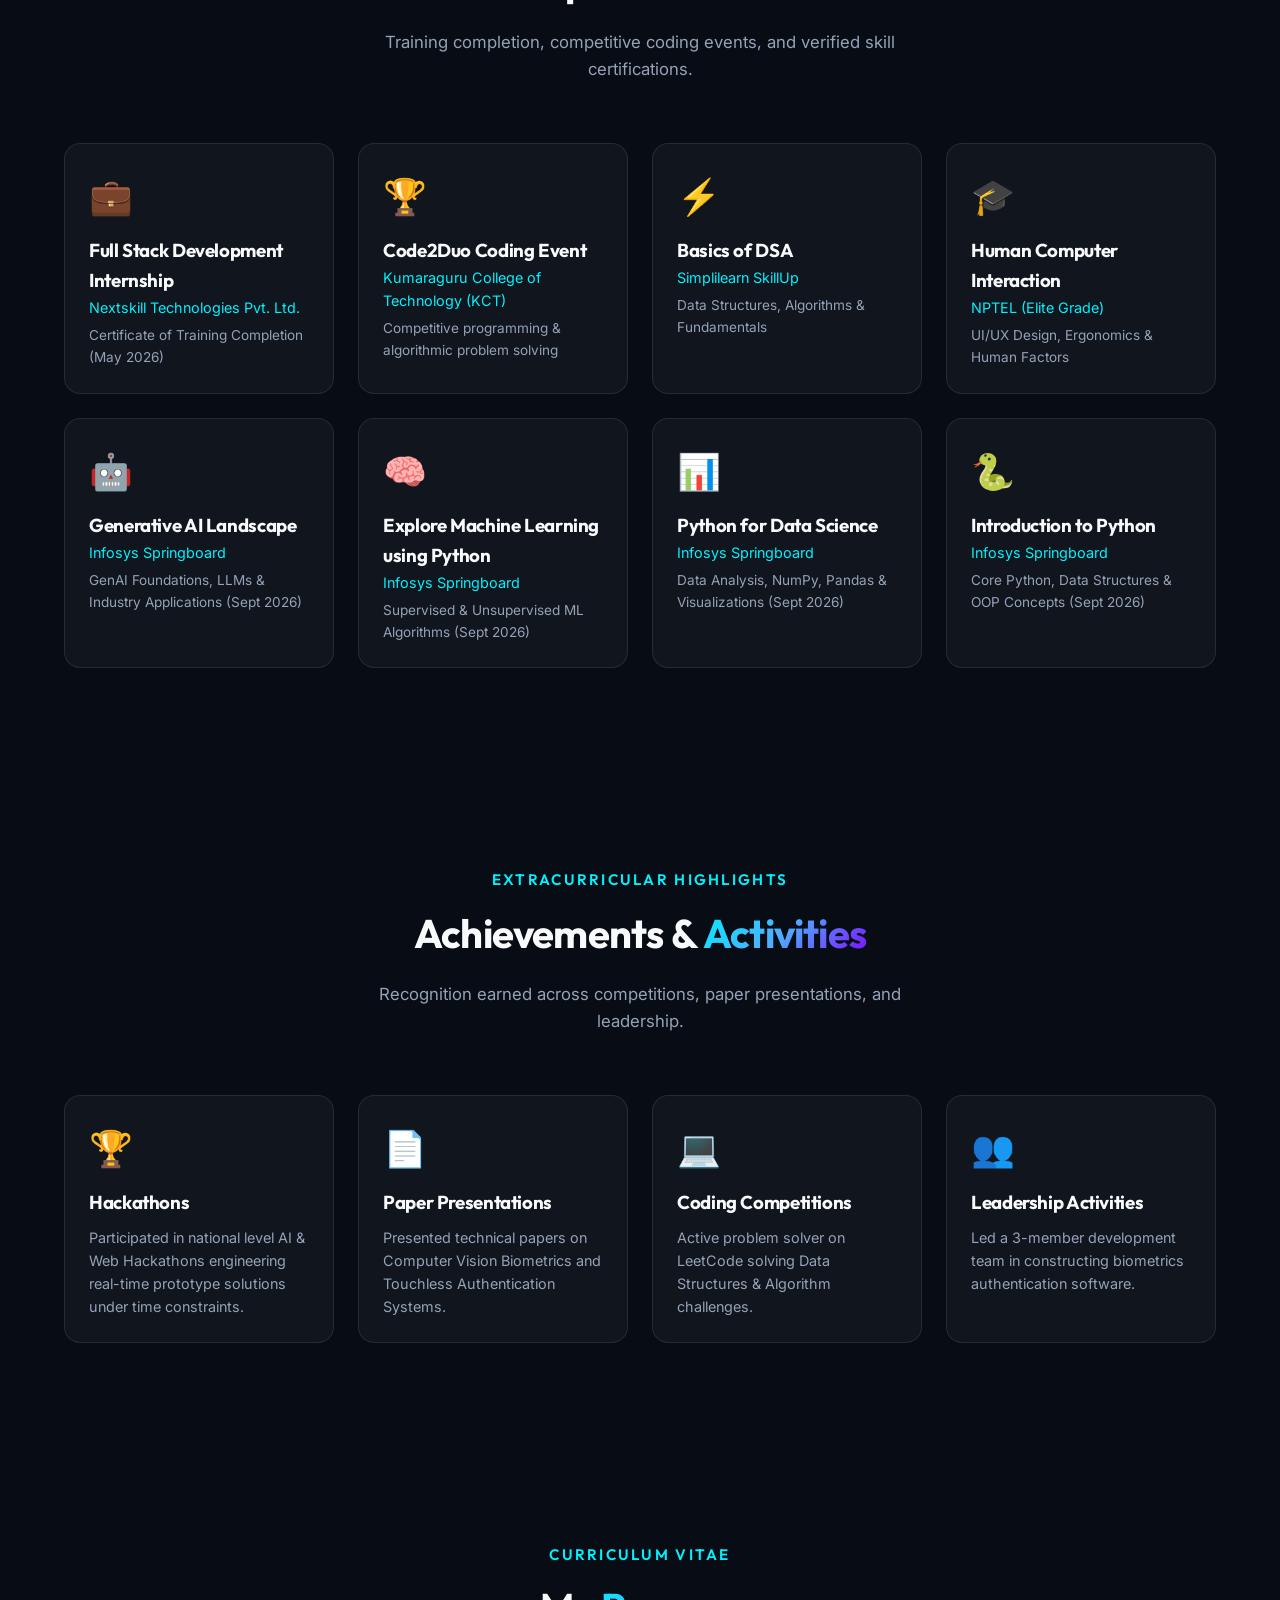
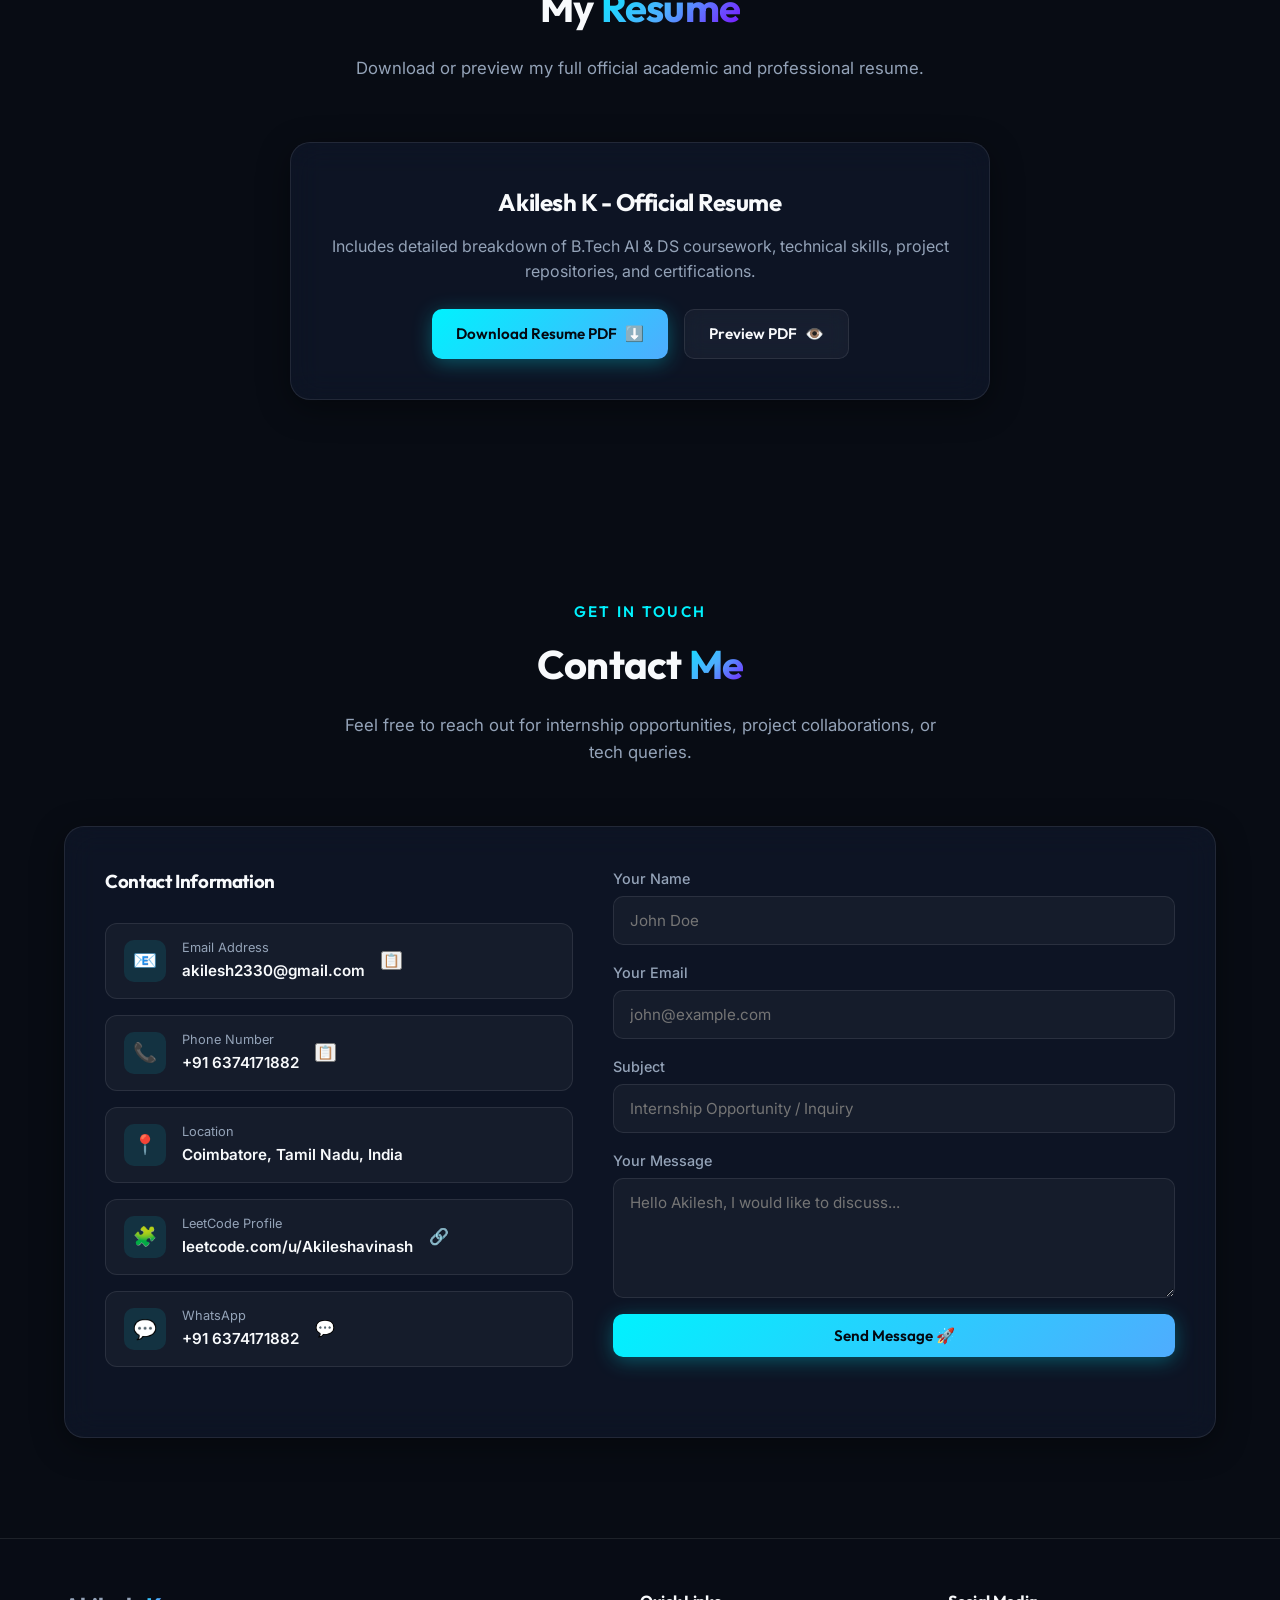
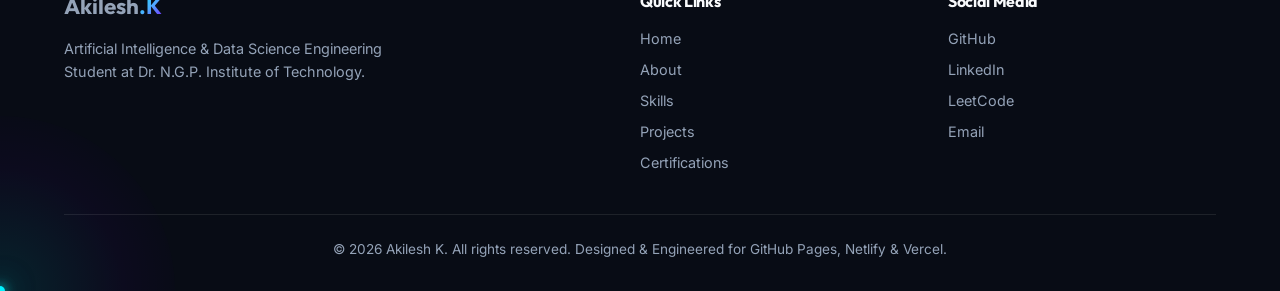
==== commit d1b377e8: "feat: add Retro Racer project to portfolio - Add Project 5 card with React/TypeScript/Vite/Framer Mo" ====
--- a/index.html
+++ b/index.html
@@ -143,7 +143,7 @@
 
         <div class="hero-stats">
           <div class="stat-item">
-            <span class="stat-number" data-target="4">0</span>
+            <span class="stat-number" data-target="5">0</span>
             <span class="stat-label">Core Projects</span>
           </div>
           <div class="stat-item">
@@ -512,6 +512,7 @@
         <button class="project-filter-btn" data-filter="aiml">AI & ML</button>
         <button class="project-filter-btn" data-filter="cv">Computer Vision</button>
         <button class="project-filter-btn" data-filter="web">Web Development</button>
+        <button class="project-filter-btn" data-filter="game">Game Dev</button>
       </div>
 
       <div class="projects-grid">
@@ -616,6 +617,32 @@
             </a>
           </div>
         </div>
+        <!-- Project 5 -->
+        <div class="project-card" data-category="web game">
+          <div>
+            <span class="project-category-badge">React Game &amp; Full Stack</span>
+            <h3 class="project-title">Retro Racer — Browser Racing Game</h3>
+            <p class="project-desc">
+              An immersive retro-styled racing game built as a full-stack web application with real-time gameplay, dynamic animations, and a responsive UI powered by modern React architecture.
+            </p>
+            <div class="project-tech">
+              <span class="tech-tag">React</span>
+              <span class="tech-tag">TypeScript</span>
+              <span class="tech-tag">Vite</span>
+              <span class="tech-tag">Framer Motion</span>
+              <span class="tech-tag">Express</span>
+              <span class="tech-tag">Tailwind CSS</span>
+            </div>
+          </div>
+          <div class="project-links">
+            <a href="https://github.com/akilesh2330/retro-racer" target="_blank" class="project-link-btn">
+              GitHub Repo <span>💻</span>
+            </a>
+            <a href="javascript:void(0)" onclick="openModal('project5-demo')" class="project-link-btn">
+              Live Preview <span>🏎️</span>
+            </a>
+          </div>
+        </div>
       </div>
     </div>
   </section>
@@ -1065,6 +1092,41 @@
     </div>
   </div>
 
+  <!-- Project 5 Live Demo Modal -->
+  <div id="project5-demo" class="modal-overlay">
+    <div class="modal-content" style="max-width: 650px;">
+      <button class="modal-close" onclick="closeModal('project5-demo')">&times;</button>
+      <div style="display:flex; align-items:center; gap:10px; margin-bottom:12px;">
+        <span style="font-size:1.8rem;">🏎️</span>
+        <h2 style="font-size:1.4rem;">Retro Racer — Browser Racing Game</h2>
+      </div>
+
+      <div style="background:var(--bg-secondary); padding:16px; border-radius:8px; margin-bottom:16px; border:1px solid var(--border-glass);">
+        <h4 style="color:var(--accent-cyan); margin-bottom:6px;">📌 Full-Stack Game Architecture</h4>
+        <p style="font-size:0.9rem; color:var(--text-muted); line-height:1.5;">
+          A retro-styled racing game delivered as a full-stack React application with real-time gameplay mechanics, smooth Framer Motion animations, responsive controls, and an Express.js backend.
+        </p>
+      </div>
+
+      <div style="display:grid; grid-template-columns: 1fr 1fr; gap:12px; margin-bottom:16px;">
+        <div style="background:rgba(0,242,254,0.05); padding:12px; border-radius:6px; border:1px solid rgba(0,242,254,0.2);">
+          <strong style="color:var(--accent-cyan); font-size:0.85rem;">Frontend & Game Engine</strong>
+          <p style="font-size:0.8rem; color:var(--text-muted); margin-top:4px;">React 19 with TypeScript, Vite bundler, Framer Motion for smooth animations, Radix UI components, and Tailwind CSS for styling.</p>
+        </div>
+        <div style="background:rgba(0,245,160,0.05); padding:12px; border-radius:6px; border:1px solid rgba(0,245,160,0.2);">
+          <strong style="color:var(--accent-emerald); font-size:0.85rem;">Backend & Tooling</strong>
+          <p style="font-size:0.8rem; color:var(--text-muted); margin-top:4px;">Express.js server with ESBuild compilation, Zod schema validation, client-server shared types via TypeScript, and hot-reload dev workflow.</p>
+        </div>
+      </div>
+
+      <div style="display:flex; justify-content:space-between; align-items:center;">
+        <a href="https://github.com/akilesh2330/retro-racer" target="_blank" class="btn btn-primary" style="font-size:0.85rem;">
+          View Repository on GitHub 💻
+        </a>
+        <button class="btn btn-secondary" onclick="closeModal('project5-demo')" style="font-size:0.85rem;">Close Modal</button>
+      </div>
+    </div>
+  </div>
   <!-- Script Core -->
   <script src="script.js"></script>
 </body>
--- a/style.css
+++ b/style.css
@@ -339,21 +339,12 @@
   gap: 10px;
 }
 
+#sound-toggle-btn,
+.sound-toggle-btn,
 .nav-action-btn {
-  background: var(--bg-glass-card);
-  border: 1px solid var(--border-glass);
-  color: var(--text-main);
-  padding: 8px 14px;
-  border-radius: 8px;
-  font-size: 0.85rem;
-  font-weight: 600;
-  cursor: pointer;
-  transition: var(--transition-fast);
-}
-
-.nav-action-btn:hover {
-  border-color: var(--accent-cyan);
-  color: var(--accent-cyan);
+  display: none !important;
+  visibility: hidden !important;
+  pointer-events: none !important;
 }
 
 .mobile-menu-btn {
